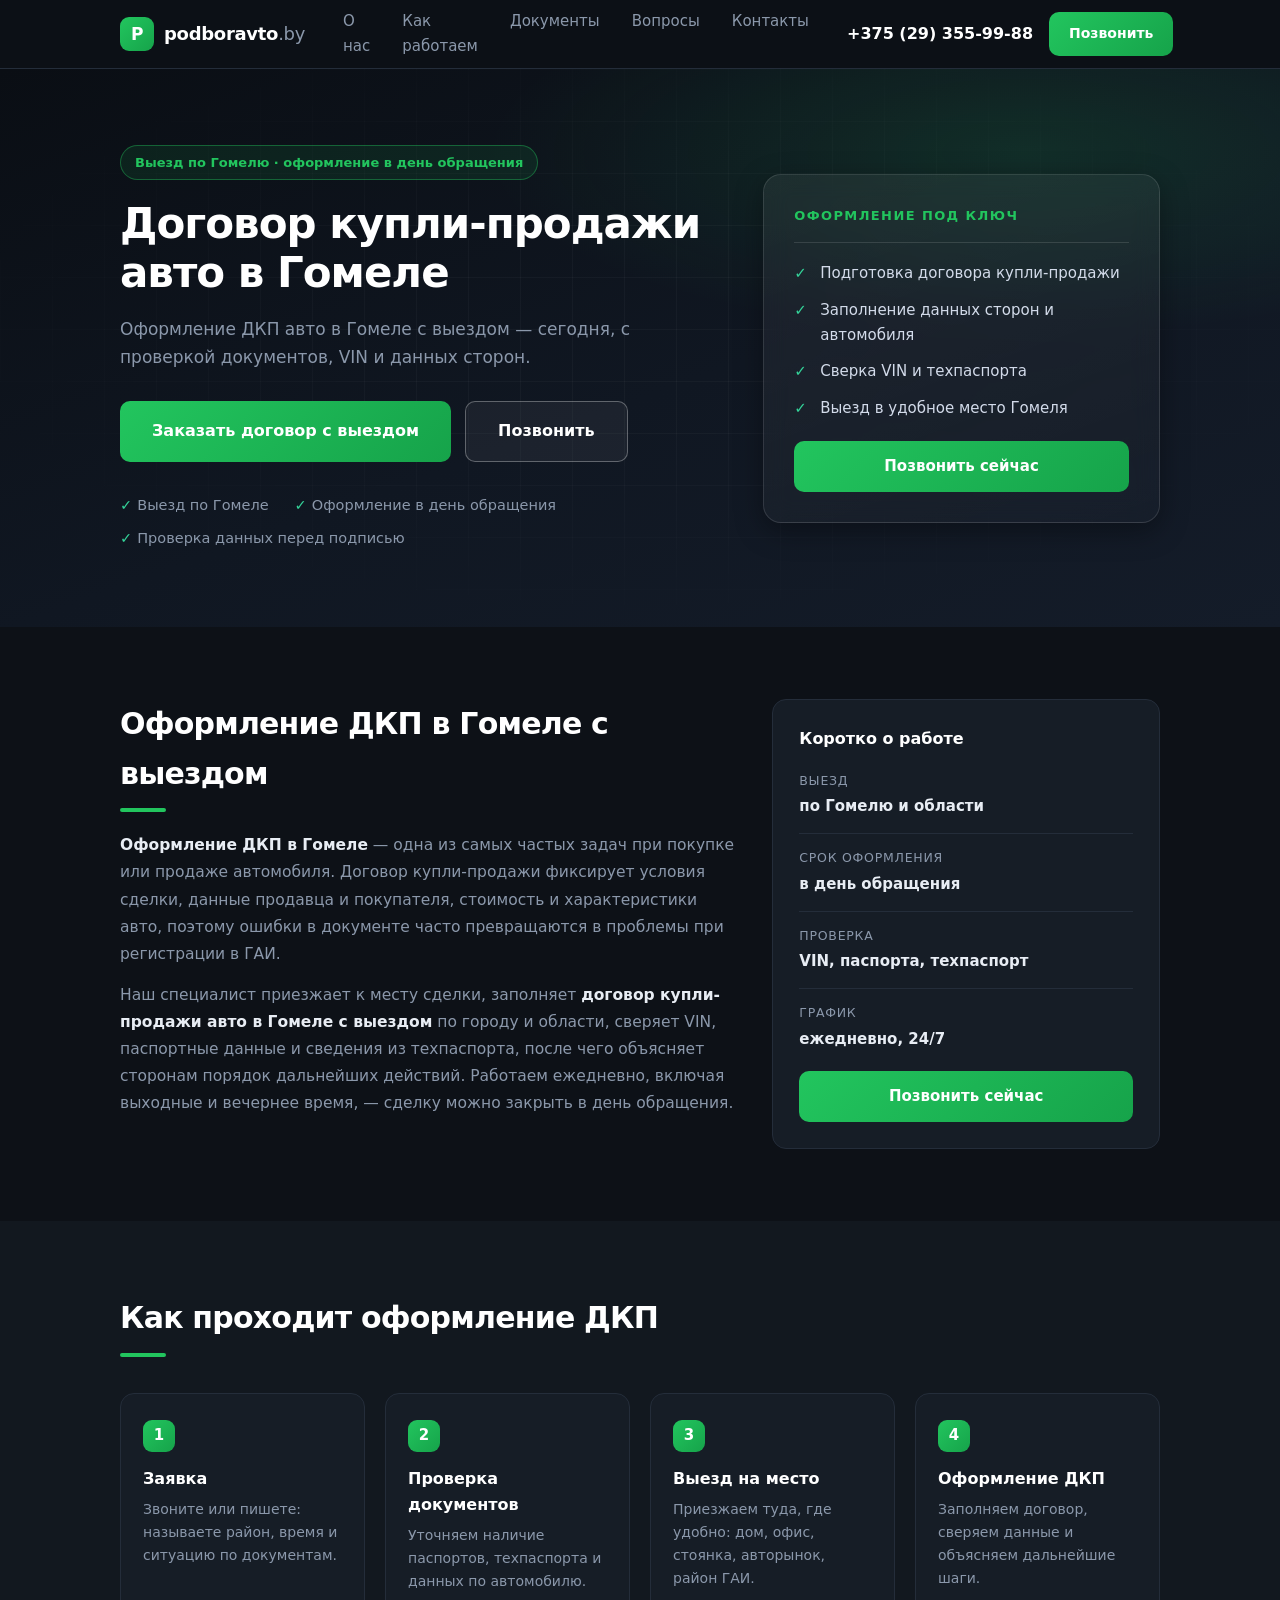
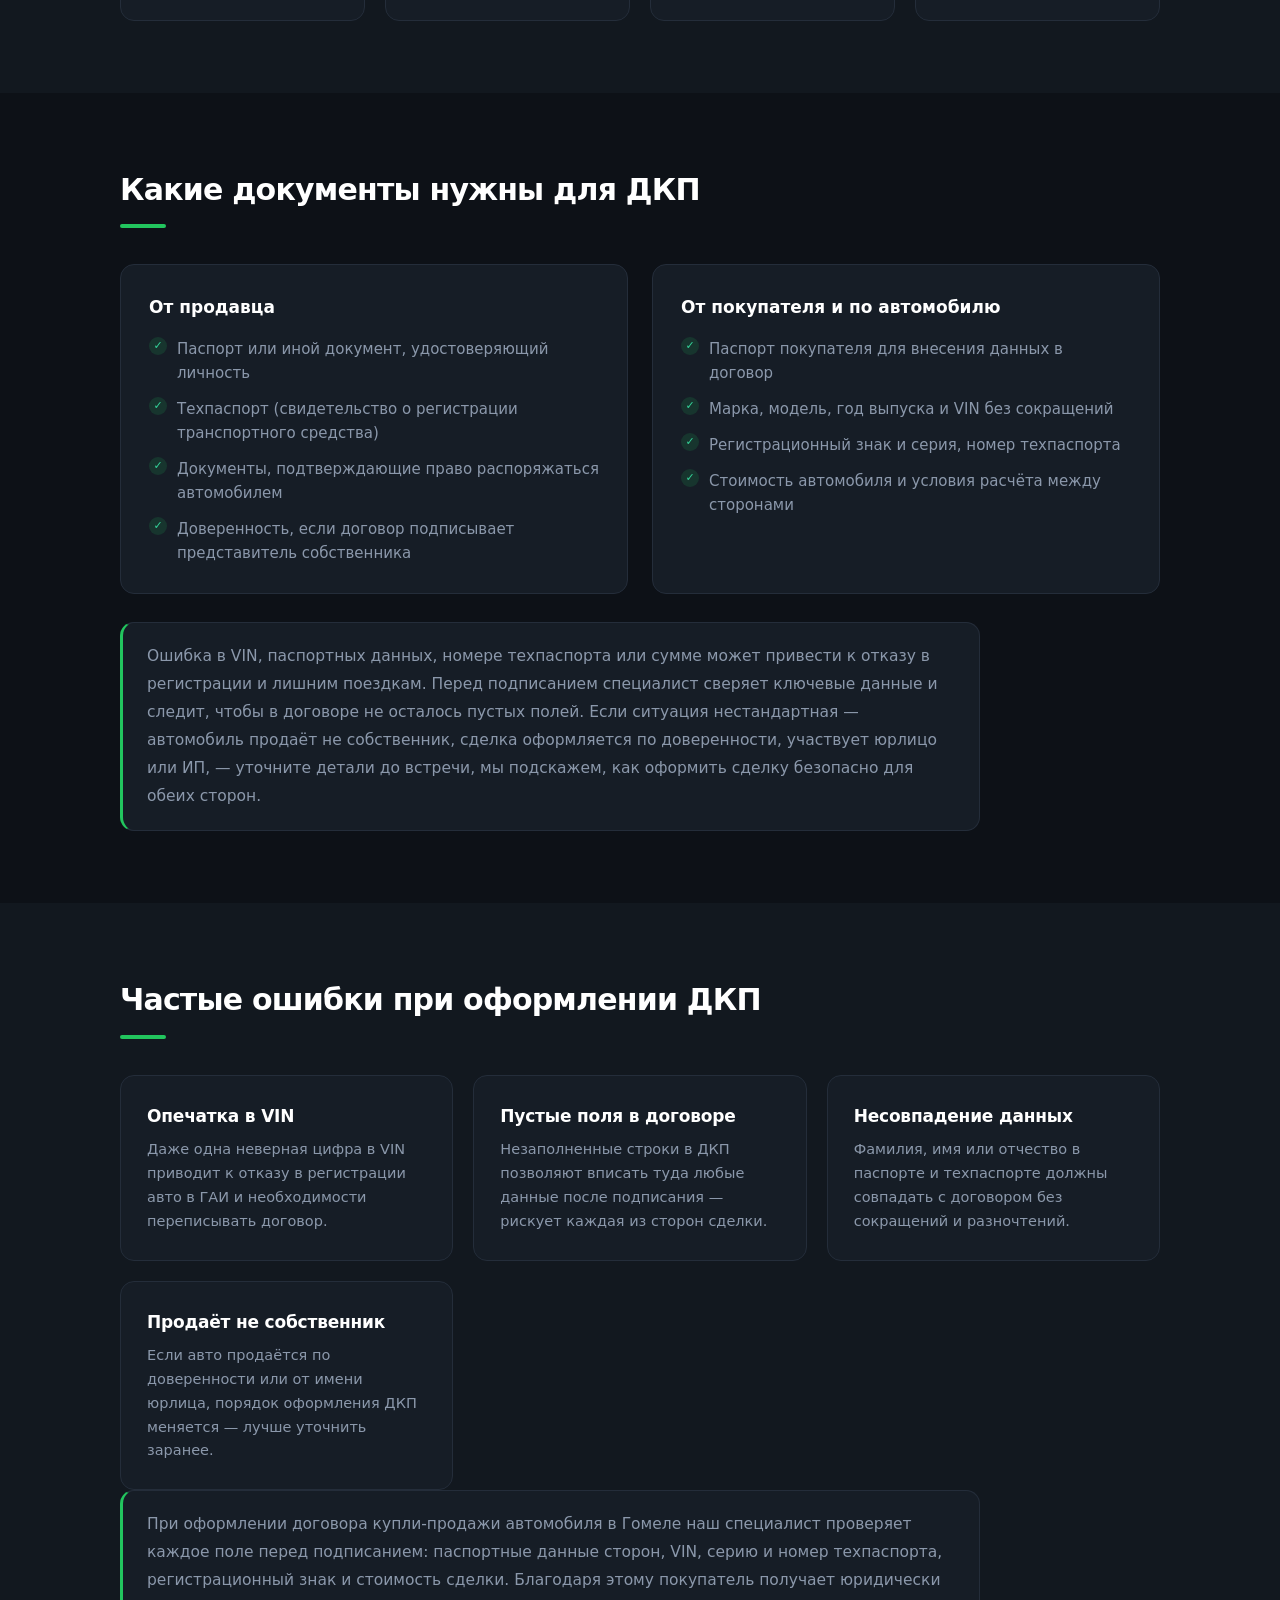
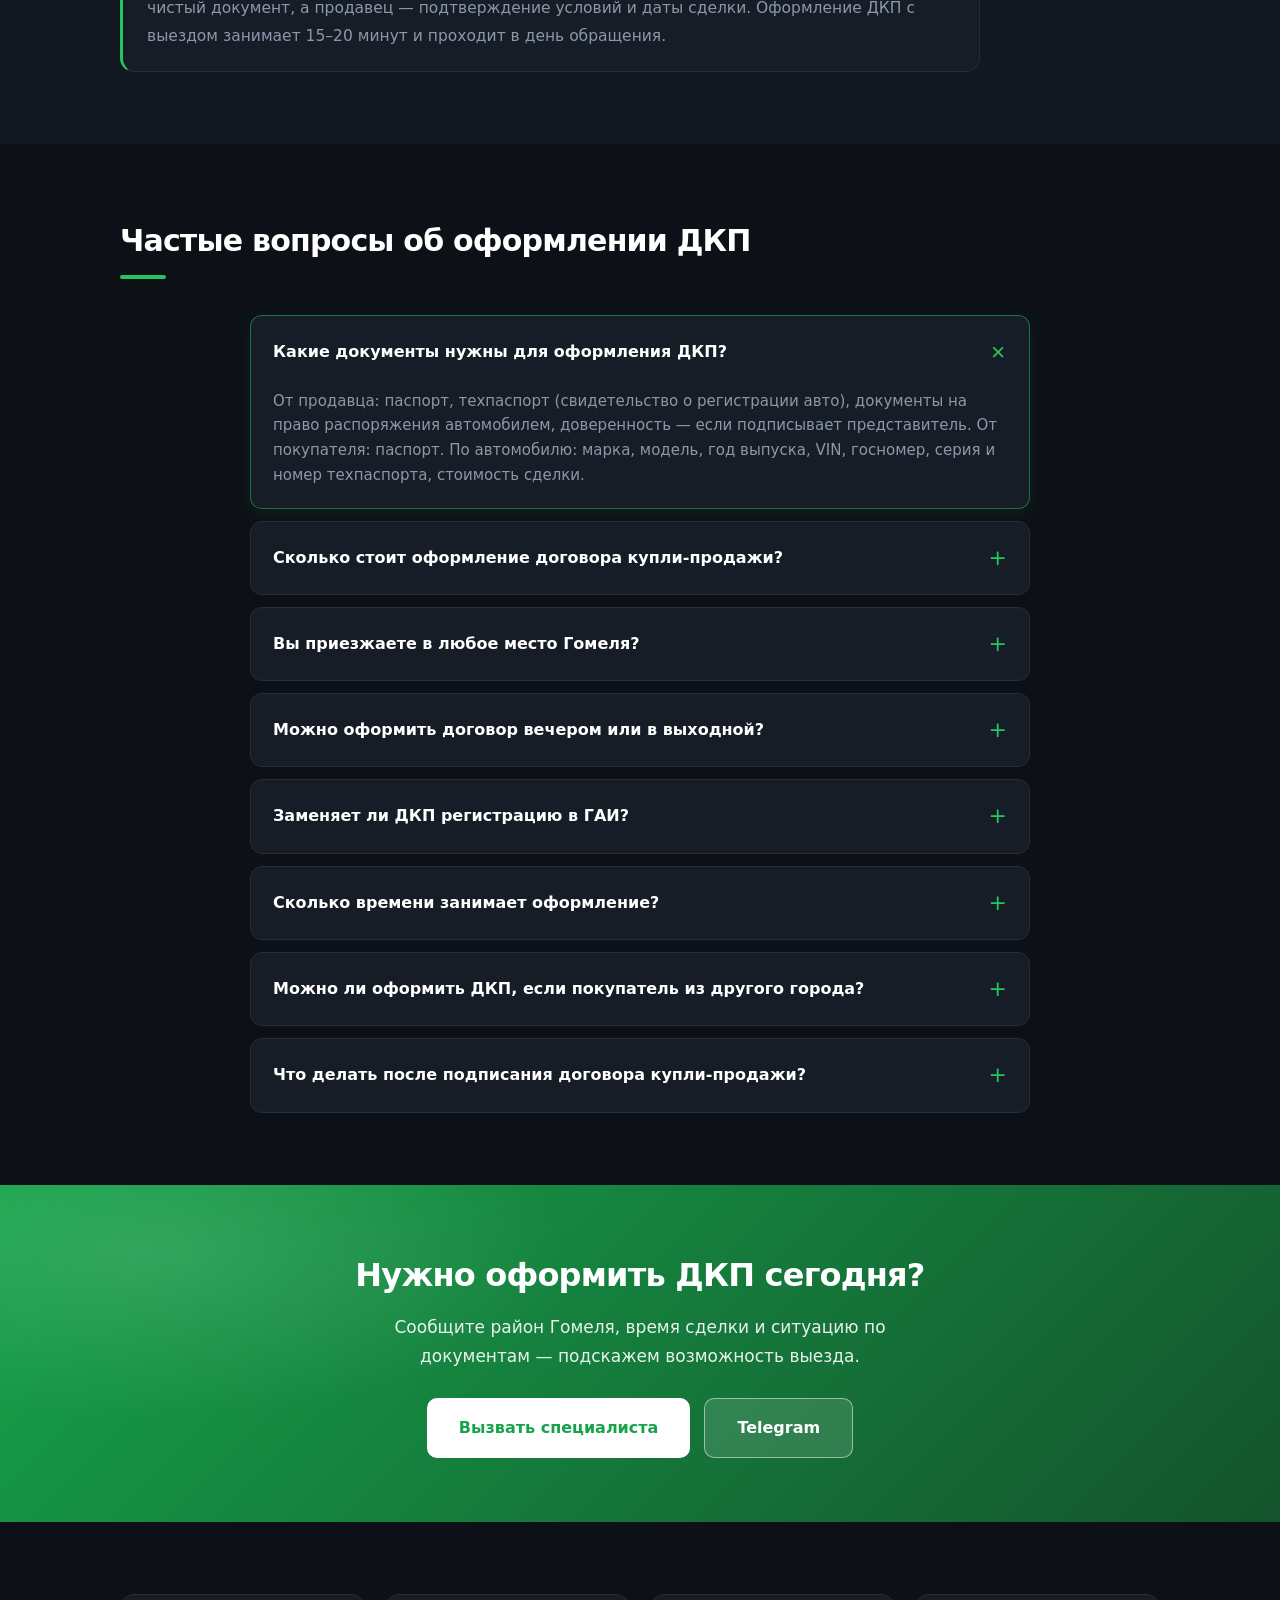
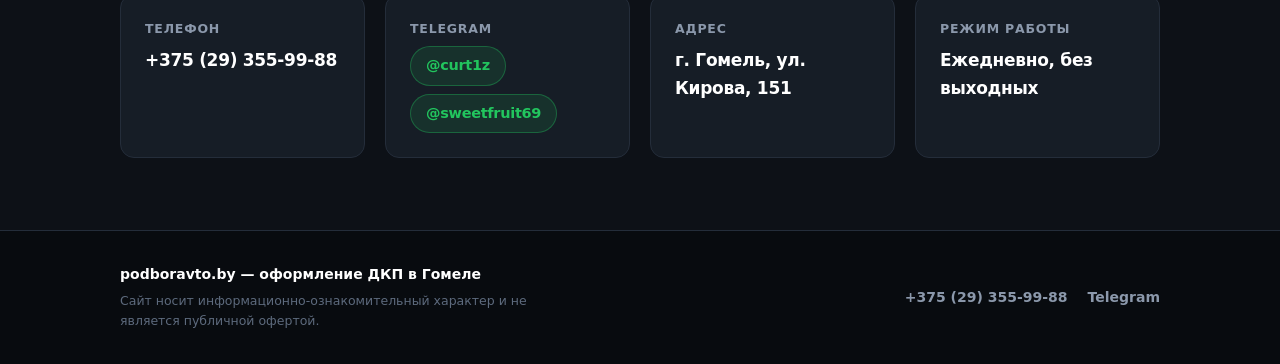
==== index.html @ 66edcfd7 "feat : upgrade first version" ====
<!DOCTYPE html>
<html lang="ru">
<head>
    <meta charset="UTF-8">
    <meta name="viewport" content="width=device-width, initial-scale=1.0">
    <title>Оформление ДКП авто в Гомеле с выездом — договор купли-продажи</title>
    <meta name="description" content="Оформление договора купли-продажи авто в Гомеле с выездом. Проверка документов, VIN и данных сторон. Оформление в день обращения.">
    <meta name="keywords" content="ДКП Гомель, договор купли-продажи авто Гомель, оформить ДКП с выездом, ДКП авто Гомель цена, оформление договора купли-продажи автомобиля Гомель">
    <meta name="robots" content="index, follow">
    <link rel="icon" href="data:image/svg+xml,%3Csvg xmlns='http://www.w3.org/2000/svg' viewBox='0 0 32 32'%3E%3Crect width='32' height='32' rx='7' fill='%2316a34a'/%3E%3Ctext x='16' y='22' font-size='18' font-weight='800' font-family='Arial' fill='%23fff' text-anchor='middle'%3EP%3C/text%3E%3C/svg%3E">
    <link rel="canonical" href="https://podboravto.by/">
    <meta property="og:type" content="website">
    <meta property="og:title" content="Оформление ДКП авто в Гомеле с выездом">
    <meta property="og:description" content="Договор купли-продажи авто в Гомеле: выезд, проверка документов и VIN, оформление в день обращения.">
    <meta property="og:url" content="https://podboravto.by/">
    <meta property="og:locale" content="ru_BY">
    <meta property="og:image" content="https://podboravto.by/img/og.jpg">
    <link rel="stylesheet" href="css/style.css">
    <script type="application/ld+json">
    {
        "@context": "https://schema.org",
        "@type": "LocalBusiness",
        "name": "Podboravto",
        "description": "Оформление договора купли-продажи авто (ДКП) в Гомеле с выездом к клиенту.",
        "url": "https://podboravto.by/",
        "telephone": "+375293559988",
        "address": {
            "@type": "PostalAddress",
            "streetAddress": "ул. Кирова, 151",
            "addressLocality": "Гомель",
            "addressRegion": "Гомельская область",
            "addressCountry": "BY"
        },
        "areaServed": "Гомель",
        "openingHoursSpecification": {
            "@type": "OpeningHoursSpecification",
            "dayOfWeek": ["Monday","Tuesday","Wednesday","Thursday","Friday","Saturday","Sunday"],
            "opens": "00:00",
            "closes": "23:59"
        },
        "priceRange": "$$"
    }
    </script>
    <script type="application/ld+json">
    {
        "@context": "https://schema.org",
        "@type": "FAQPage",
        "mainEntity": [
            {
                "@type": "Question",
                "name": "Какие документы нужны для оформления ДКП?",
                "acceptedAnswer": {
                    "@type": "Answer",
                    "text": "От продавца: паспорт, техпаспорт, документы на право распоряжения авто, доверенность — если подписывает представитель. От покупателя: паспорт. По автомобилю: марка, модель, год выпуска, VIN, госномер, номер техпаспорта и стоимость сделки."
                }
            },
            {
                "@type": "Question",
                "name": "Сколько стоит оформление договора купли-продажи?",
                "acceptedAnswer": {
                    "@type": "Answer",
                    "text": "Стоимость зависит от формата сделки: нужен ли выезд, срочность и сложность ситуации по документам. Итоговую цену согласовываем заранее, до выезда специалиста."
                }
            },
            {
                "@type": "Question",
                "name": "Вы приезжаете в любое место Гомеля?",
                "acceptedAnswer": {
                    "@type": "Answer",
                    "text": "Да, работаем по Гомелю и ближайшему пригороду: к дому, офису, на стоянку, к авторынку, в район ГАИ — туда, где удобно обеим сторонам сделки."
                }
            },
            {
                "@type": "Question",
                "name": "Можно оформить договор вечером или в выходной?",
                "acceptedAnswer": {
                    "@type": "Answer",
                    "text": "Да, помогаем в нестандартное время по предварительной договорённости — просто свяжитесь заранее и уточните район и время."
                }
            },
            {
                "@type": "Question",
                "name": "Заменяет ли ДКП регистрацию в ГАИ?",
                "acceptedAnswer": {
                    "@type": "Answer",
                    "text": "Нет. Мы готовим договор и объясняем порядок действий, а дальнейшая регистрация автомобиля выполняется в установленном порядке в подразделении ГАИ."
                }
            },
            {
                "@type": "Question",
                "name": "Сколько времени занимает оформление ДКП?",
                "acceptedAnswer": {
                    "@type": "Answer",
                    "text": "Заполнение договора занимает 15-20 минут. При выездном оформлении специалист приезжает к согласованной точке Гомеля, заполняет ДКП и сверяет данные с документами — стороны подписывают договор на месте, в день обращения."
                }
            },
            {
                "@type": "Question",
                "name": "Можно ли оформить ДКП, если покупатель из другого города?",
                "acceptedAnswer": {
                    "@type": "Answer",
                    "text": "Да. Мы рекомендуем сначала сверить паспортные данные, VIN и техпаспорт, затем заполнить договор и только после этого передавать деньги и автомобиль. Все экземпляры договора должны быть заполнены одинаково, без пустых полей."
                }
            },
            {
                "@type": "Question",
                "name": "Что делать после подписания договора купли-продажи?",
                "acceptedAnswer": {
                    "@type": "Answer",
                    "text": "Покупатель получает свой экземпляр ДКП и документы для дальнейшего оформления, продавец сохраняет подтверждение условий и даты сделки. После подписания автомобиль нужно зарегистрировать в установленном порядке."
                }
            }
        ]
    }
    </script>
</head>
<body>

    <header class="header">
        <div class="container header-inner">
            <a href="/" class="logo">
                <span class="logo-mark">P</span>
                <span class="logo-text">podboravto<span class="logo-tld">.by</span></span>
            </a>
            <nav aria-label="Главное меню">
                <ul class="nav" id="nav">
                    <li><a href="#about">О нас</a></li>
                    <li><a href="#steps">Как работаем</a></li>
                    <li><a href="#documents">Документы</a></li>
                    <li><a href="#faq">Вопросы</a></li>
                    <li><a href="#contacts">Контакты</a></li>
                </ul>
            </nav>
            <div class="header-contact">
                <a class="header-tel" href="tel:+375293559988">+375 (29) 355-99-88</a>
                <a class="btn btn-sm" href="tel:+375293559988">Позвонить</a>
            </div>
            <button class="burger" id="burger" aria-label="Открыть меню" aria-expanded="false">
                <span></span><span></span><span></span>
            </button>
        </div>
    </header>

    <main>

        <section class="hero">
            <div class="container hero-grid">
                <div class="hero-copy">
                    <p class="hero-tag">Выезд по Гомелю · оформление в день обращения</p>
                    <h1>Договор купли-продажи авто в Гомеле</h1>
                    <p class="hero-lead">
                        Оформление ДКП авто в Гомеле с выездом — сегодня, с проверкой документов,
                        VIN и данных сторон.
                    </p>
                    <div class="hero-actions">
                        <a class="btn btn-lg" href="tel:+375293559988">Заказать договор с выездом</a>
                        <a class="btn btn-lg btn-ghost" href="tel:+375293559988">Позвонить</a>
                    </div>
                    <ul class="hero-points">
                        <li>Выезд по Гомеле</li>
                        <li>Оформление в день обращения</li>
                        <li>Проверка данных перед подписью</li>
                    </ul>
                </div>

                <aside class="hero-card">
                    <h2 class="hero-card-title">Оформление под ключ</h2>
                    <ul class="hero-list">
                        <li>Подготовка договора купли-продажи</li>
                        <li>Заполнение данных сторон и автомобиля</li>
                        <li>Сверка VIN и техпаспорта</li>
                        <li>Выезд в удобное место Гомеля</li>
                    </ul>
                    <a class="btn btn-block" href="tel:+375293559988">Позвонить сейчас</a>
                </aside>
            </div>
        </section>

        <section class="section" id="about">
            <div class="container">
                <div class="about-grid">
                    <div class="about-text">
                        <h2 class="section-title">Оформление ДКП в Гомеле с выездом</h2>
                        <p>
                            <strong>Оформление ДКП в Гомеле</strong> — одна из самых частых задач при покупке
                            или продаже автомобиля. Договор купли-продажи фиксирует условия сделки, данные
                            продавца и покупателя, стоимость и характеристики авто, поэтому ошибки в документе
                            часто превращаются в проблемы при регистрации в ГАИ.
                        </p>
                        <p>
                            Наш специалист приезжает к месту сделки, заполняет <strong>договор купли-продажи
                            авто в Гомеле с выездом</strong> по городу и области, сверяет VIN, паспортные
                            данные и сведения из техпаспорта, после чего объясняет сторонам порядок
                            дальнейших действий. Работаем ежедневно, включая выходные и вечернее время, —
                            сделку можно закрыть в день обращения.
                        </p>
                    </div>
                    <aside class="facts-card">
                        <h3>Коротко о работе</h3>
                        <ul class="facts-list">
                            <li><span>Выезд</span><strong>по Гомелю и области</strong></li>
                            <li><span>Срок оформления</span><strong>в день обращения</strong></li>
                            <li><span>Проверка</span><strong>VIN, паспорта, техпаспорт</strong></li>
                            <li><span>График</span><strong>ежедневно, 24/7</strong></li>
                        </ul>
                        <a class="btn btn-block" href="tel:+375293559988">Позвонить сейчас</a>
                    </aside>
                </div>
            </div>
        </section>

        <section class="section section-alt" id="steps">
            <div class="container">
                <h2 class="section-title">Как проходит оформление ДКП</h2>
                <ol class="steps">
                    <li class="step">
                        <span class="step-num">1</span>
                        <h3>Заявка</h3>
                        <p>Звоните или пишете: называете район, время и ситуацию по документам.</p>
                    </li>
                    <li class="step">
                        <span class="step-num">2</span>
                        <h3>Проверка документов</h3>
                        <p>Уточняем наличие паспортов, техпаспорта и данных по автомобилю.</p>
                    </li>
                    <li class="step">
                        <span class="step-num">3</span>
                        <h3>Выезд на место</h3>
                        <p>Приезжаем туда, где удобно: дом, офис, стоянка, авторынок, район ГАИ.</p>
                    </li>
                    <li class="step">
                        <span class="step-num">4</span>
                        <h3>Оформление ДКП</h3>
                        <p>Заполняем договор, сверяем данные и объясняем дальнейшие шаги.</p>
                    </li>
                </ol>
            </div>
        </section>

        <section class="section" id="documents">
            <div class="container">
                <h2 class="section-title">Какие документы нужны для ДКП</h2>
                <div class="text-cols">
                    <div class="text-col">
                        <h3>От продавца</h3>
                        <ul class="check-list">
                            <li>Паспорт или иной документ, удостоверяющий личность</li>
                            <li>Техпаспорт (свидетельство о регистрации транспортного средства)</li>
                            <li>Документы, подтверждающие право распоряжаться автомобилем</li>
                            <li>Доверенность, если договор подписывает представитель собственника</li>
                        </ul>
                    </div>
                    <div class="text-col">
                        <h3>От покупателя и по автомобилю</h3>
                        <ul class="check-list">
                            <li>Паспорт покупателя для внесения данных в договор</li>
                            <li>Марка, модель, год выпуска и VIN без сокращений</li>
                            <li>Регистрационный знак и серия, номер техпаспорта</li>
                            <li>Стоимость автомобиля и условия расчёта между сторонами</li>
                        </ul>
                    </div>
                </div>
                <p class="text-after">
                    Ошибка в VIN, паспортных данных, номере техпаспорта или сумме может привести к отказу
                    в регистрации и лишним поездкам. Перед подписанием специалист сверяет ключевые данные
                    и следит, чтобы в договоре не осталось пустых полей. Если ситуация нестандартная —
                    автомобиль продаёт не собственник, сделка оформляется по доверенности, участвует
                    юрлицо или ИП, — уточните детали до встречи, мы подскажем, как оформить сделку
                    безопасно для обеих сторон.
                </p>
            </div>
        </section>

        <section class="section section-alt" id="errors">
            <div class="container">
                <h2 class="section-title">Частые ошибки при оформлении ДКП</h2>
                <div class="cards">
                    <article class="card">
                        <h3>Опечатка в VIN</h3>
                        <p>Даже одна неверная цифра в VIN приводит к отказу в регистрации авто в ГАИ и необходимости переписывать договор.</p>
                    </article>
                    <article class="card">
                        <h3>Пустые поля в договоре</h3>
                        <p>Незаполненные строки в ДКП позволяют вписать туда любые данные после подписания — рискует каждая из сторон сделки.</p>
                    </article>
                    <article class="card">
                        <h3>Несовпадение данных</h3>
                        <p>Фамилия, имя или отчество в паспорте и техпаспорте должны совпадать с договором без сокращений и разночтений.</p>
                    </article>
                    <article class="card">
                        <h3>Продаёт не собственник</h3>
                        <p>Если авто продаётся по доверенности или от имени юрлица, порядок оформления ДКП меняется — лучше уточнить заранее.</p>
                    </article>
                </div>
                <p class="text-after">
                    При оформлении договора купли-продажи автомобиля в Гомеле наш специалист проверяет
                    каждое поле перед подписанием: паспортные данные сторон, VIN, серию и номер
                    техпаспорта, регистрационный знак и стоимость сделки. Благодаря этому покупатель
                    получает юридически чистый документ, а продавец — подтверждение условий и даты
                    сделки. Оформление ДКП с выездом занимает 15–20 минут и проходит в день обращения.
                </p>
            </div>
        </section>

        <section class="section" id="faq">
            <div class="container">
                <h2 class="section-title">Частые вопросы об оформлении ДКП</h2>
                <div class="faq">
                    <details class="faq-item" open>
                        <summary>Какие документы нужны для оформления ДКП?</summary>
                        <div class="faq-body">
                            От продавца: паспорт, техпаспорт (свидетельство о регистрации авто), документы на право
                            распоряжения автомобилем, доверенность — если подписывает представитель. От покупателя: паспорт.
                            По автомобилю: марка, модель, год выпуска, VIN, госномер, серия и номер техпаспорта, стоимость сделки.
                        </div>
                    </details>
                    <details class="faq-item">
                        <summary>Сколько стоит оформление договора купли-продажи?</summary>
                        <div class="faq-body">
                            Стоимость зависит от формата сделки: нужен ли выезд, насколько срочно нужно оформить договор
                            и есть ли дополнительные вопросы по документам. Итоговую цену согласовываем заранее, до выезда
                            специалиста — позвоните, и мы назовём стоимость для вашей ситуации.
                        </div>
                    </details>
                    <details class="faq-item">
                        <summary>Вы приезжаете в любое место Гомеля?</summary>
                        <div class="faq-body">
                            Да, работаем по Гомелю и ближайшему пригороду: к дому или подъезду, к офису, на стоянку,
                            к авторынку, возле ГАИ, к торговому центру — там, где удобно обеим сторонам сделки.
                        </div>
                    </details>
                    <details class="faq-item">
                        <summary>Можно оформить договор вечером или в выходной?</summary>
                        <div class="faq-body">
                            Да, помогаем в нестандартное время по предварительной договорённости. Сделки часто проходят
                            вечером, в выходной или возле ГАИ — просто свяжитесь заранее и уточните район и время.
                        </div>
                    </details>
                    <details class="faq-item">
                        <summary>Заменяет ли ДКП регистрацию в ГАИ?</summary>
                        <div class="faq-body">
                            Нет. Мы готовим договор и объясняем порядок действий, но дальнейшая регистрация автомобиля
                            выполняется в установленном порядке в подразделении ГАИ. Для отдельных ситуаций может
                            потребоваться нотариальное удостоверение.
                        </div>
                    </details>
                    <details class="faq-item">
                        <summary>Сколько времени занимает оформление?</summary>
                        <div class="faq-body">
                            Само заполнение договора занимает 15–20 минут. При выездном оформлении специалист
                            приезжает к согласованной точке Гомеля, заполняет ДКП, сверяет данные с документами —
                            и стороны подписывают договор сразу на месте. Оформление происходит в день обращения.
                        </div>
                    </details>
                    <details class="faq-item">
                        <summary>Можно ли оформить ДКП, если покупатель из другого города?</summary>
                        <div class="faq-body">
                            Да. Часто покупатель приезжает в Гомель и хочет закрыть сделку сразу. Мы рекомендуем
                            не спешить: сначала сверить паспортные данные, VIN и техпаспорт, затем заполнить
                            договор и только после этого передавать деньги и автомобиль. Все экземпляры договора
                            должны быть заполнены одинаково, без пустых полей.
                        </div>
                    </details>
                    <details class="faq-item">
                        <summary>Что делать после подписания договора купли-продажи?</summary>
                        <div class="faq-body">
                            Покупатель получает свой экземпляр ДКП и документы для дальнейшего оформления,
                            продавец сохраняет подтверждение условий и даты сделки. После подписания автомобиль
                            нужно зарегистрировать в установленном порядке — мы объясняем порядок действий
                            и подсказываем, какие документы понадобятся для ГАИ.
                        </div>
                    </details>
                </div>
            </div>
        </section>

        <section class="cta">
            <div class="container cta-inner">
                <h2>Нужно оформить ДКП сегодня?</h2>
                <p>Сообщите район Гомеля, время сделки и ситуацию по документам — подскажем возможность выезда.</p>
                <div class="cta-actions">
                    <a class="btn btn-lg" href="tel:+375293559988">Вызвать специалиста</a>
                    <a class="btn btn-lg btn-ghost" href="https://t.me/curt1z" target="_blank" rel="noopener">Telegram</a>
                </div>
            </div>
        </section>

        <section class="section" id="contacts">
            <div class="container contacts">
                <div class="contact">
                    <span class="contact-label">Телефон</span>
                    <a href="tel:+375293559988">+375 (29) 355-99-88</a>
                </div>
                <div class="contact">
                    <span class="contact-label">Telegram</span>
                    <div class="contact-tg">
                        <a href="https://t.me/curt1z" target="_blank" rel="noopener">@curt1z</a>
                        <a href="https://t.me/sweetfruit69" target="_blank" rel="noopener">@sweetfruit69</a>
                    </div>
                </div>
                <div class="contact">
                    <span class="contact-label">Адрес</span>
                    <span class="contact-value">г. Гомель, ул. Кирова, 151</span>
                </div>
                <div class="contact">
                    <span class="contact-label">Режим работы</span>
                    <span class="contact-value">Ежедневно, без выходных</span>
                </div>
            </div>
        </section>

    </main>

    <footer class="footer">
        <div class="container footer-inner">
            <div>
                <div class="footer-brand">podboravto.by — оформление ДКП в Гомеле</div>
                <p class="footer-note">Сайт носит информационно-ознакомительный характер и не является публичной офертой.</p>
            </div>
            <div class="footer-links">
                <a href="tel:+375293559988">+375 (29) 355-99-88</a>
                <a href="https://t.me/curt1z" target="_blank" rel="noopener">Telegram</a>
            </div>
        </div>
    </footer>

    <a class="float-tel" href="tel:+375293559988" aria-label="Позвонить">☎</a>

    <script src="js/main.js"></script>
</body>
</html>
---- css/style.css ----
/* podboravto.by — landing
   Dark theme · amber accent
   ------------------------------------------------- */

:root {
    --accent: #22c55e;
    --accent-600: #16a34a;
    --bg: #0d1117;
    --bg-2: #12181f;
    --panel: #161d26;
    --panel-2: #1a222d;
    --line: #242d3a;
    --text: #e8edf4;
    --muted: #8b98ab;
    --green: #34d399;
    --radius: 14px;
    --shadow: 0 8px 28px rgba(0, 0, 0, .35);
    --wrap: 1080px;
}

* { margin: 0; padding: 0; box-sizing: border-box; }

html { scroll-behavior: smooth; }

body {
    font: 16px/1.65 "Segoe UI", system-ui, -apple-system, Roboto, Arial, sans-serif;
    color: var(--text);
    background: var(--bg);
    -webkit-font-smoothing: antialiased;
}

a { color: inherit; }

img { max-width: 100%; }

.container {
    max-width: var(--wrap);
    margin: 0 auto;
    padding: 0 20px;
}

/* ---------- buttons ---------- */

.btn {
    display: inline-flex;
    align-items: center;
    justify-content: center;
    padding: 13px 26px;
    background: linear-gradient(135deg, var(--accent), var(--accent-600));
    color: #fff;
    border: none;
    border-radius: 10px;
    font-size: 15px;
    font-weight: 700;
    text-decoration: none;
    cursor: pointer;
    transition: transform .2s, box-shadow .2s, filter .2s;
}

.btn:hover {
    transform: translateY(-2px);
    filter: brightness(1.08);
    box-shadow: 0 10px 26px rgba(34, 197, 94, .3);
}

.btn-lg { padding: 16px 32px; font-size: 16px; }
.btn-sm { padding: 10px 20px; font-size: 14px; }
.btn-block { width: 100%; margin-top: 20px; }

.btn-ghost {
    background: transparent;
    color: var(--text);
    border: 1px solid var(--line);
}

.btn-ghost:hover {
    background: var(--panel);
    box-shadow: none;
    border-color: #34404f;
}

/* ---------- header ---------- */

.header {
    position: sticky;
    top: 0;
    z-index: 50;
    background: rgba(13, 17, 23, .9);
    backdrop-filter: blur(10px);
    border-bottom: 1px solid var(--line);
}

.header-inner {
    display: flex;
    align-items: center;
    gap: 24px;
    height: 68px;
}

.logo {
    display: flex;
    align-items: center;
    gap: 10px;
    text-decoration: none;
    font-weight: 700;
    font-size: 18px;
    letter-spacing: -.3px;
    color: #fff;
}

.logo-mark {
    width: 34px;
    height: 34px;
    display: grid;
    place-items: center;
    background: linear-gradient(135deg, var(--accent), var(--accent-600));
    color: #fff;
    border-radius: 9px;
    font-size: 17px;
    font-weight: 800;
}

.logo-tld { color: var(--muted); font-weight: 500; }

.nav {
    display: flex;
    gap: 4px;
    list-style: none;
    margin-left: auto;
}

.nav a {
    display: block;
    padding: 8px 14px;
    border-radius: 8px;
    text-decoration: none;
    font-size: 15px;
    font-weight: 500;
    color: var(--muted);
    transition: color .2s, background .2s;
}

.nav a:hover {
    color: var(--accent);
    background: rgba(34, 197, 94, .1);
}

.header-contact {
    display: flex;
    align-items: center;
    gap: 16px;
}

.header-tel {
    font-weight: 700;
    font-size: 16px;
    text-decoration: none;
    white-space: nowrap;
    color: #fff;
}

.header-tel:hover { color: var(--accent); }

.burger {
    display: none;
    flex-direction: column;
    gap: 5px;
    padding: 8px;
    background: none;
    border: 0;
    cursor: pointer;
}

.burger span {
    width: 22px;
    height: 2px;
    background: var(--text);
    border-radius: 2px;
}

/* ---------- hero ---------- */

.hero {
    position: relative;
    background:
        radial-gradient(ellipse 70% 55% at 80% 15%, rgba(34, 197, 94, .14) 0%, transparent 60%),
        linear-gradient(160deg, #0a0e14 0%, #101722 55%, #141c29 100%);
    color: #fff;
    padding: 76px 0;
    overflow: hidden;
}

.hero::after {
    content: "";
    position: absolute;
    inset: 0;
    background-image:
        linear-gradient(rgba(255, 255, 255, .03) 1px, transparent 1px),
        linear-gradient(90deg, rgba(255, 255, 255, .03) 1px, transparent 1px);
    background-size: 52px 52px;
    mask-image: radial-gradient(ellipse 75% 75% at 50% 45%, #000 25%, transparent 78%);
    -webkit-mask-image: radial-gradient(ellipse 75% 75% at 50% 45%, #000 25%, transparent 78%);
    pointer-events: none;
}

.hero-grid {
    display: grid;
    grid-template-columns: 1.2fr .8fr;
    gap: 48px;
    align-items: center;
    position: relative;
    z-index: 1;
}

.hero-tag {
    display: inline-block;
    font-size: 13px;
    font-weight: 600;
    color: var(--accent);
    border: 1px solid rgba(34, 197, 94, .4);
    background: rgba(34, 197, 94, .1);
    padding: 6px 14px;
    border-radius: 100px;
    margin-bottom: 20px;
}

.hero h1 {
    font-size: 42px;
    line-height: 1.15;
    font-weight: 800;
    letter-spacing: -1px;
    margin-bottom: 18px;
}

.hero-lead {
    font-size: 17px;
    color: var(--muted);
    max-width: 540px;
    margin-bottom: 30px;
}

.hero-actions {
    display: flex;
    gap: 14px;
    flex-wrap: wrap;
    margin-bottom: 32px;
}

.hero .btn-ghost {
    color: #fff;
    border-color: rgba(255, 255, 255, .3);
    background: rgba(255, 255, 255, .05);
}

.hero .btn-ghost:hover {
    background: rgba(255, 255, 255, .12);
    box-shadow: none;
}

.hero-points {
    display: flex;
    flex-wrap: wrap;
    gap: 10px 26px;
    list-style: none;
    font-size: 14.5px;
    color: var(--muted);
}

.hero-points li::before {
    content: "✓ ";
    color: var(--green);
    font-weight: 700;
}

.hero-card {
    background: linear-gradient(160deg, rgba(255, 255, 255, .06), rgba(255, 255, 255, .02));
    border: 1px solid rgba(255, 255, 255, .12);
    border-radius: 18px;
    padding: 30px;
    backdrop-filter: blur(12px);
    box-shadow: var(--shadow);
}

.hero-card-title {
    font-size: 13px;
    font-weight: 700;
    text-transform: uppercase;
    letter-spacing: 1.4px;
    color: var(--accent);
    margin-bottom: 18px;
    padding-bottom: 16px;
    border-bottom: 1px solid rgba(255, 255, 255, .12);
}

.hero-list {
    list-style: none;
    display: grid;
    gap: 12px;
}

.hero-list li {
    font-size: 15px;
    color: #d3dbea;
    padding-left: 26px;
    position: relative;
}

.hero-list li::before {
    content: "✓";
    position: absolute;
    left: 0;
    color: var(--green);
    font-weight: 700;
}

/* ---------- sections ---------- */

.section { padding: 72px 0; }
.section-alt { background: var(--bg-2); }

.section-title {
    font-size: 30px;
    font-weight: 800;
    letter-spacing: -.8px;
    margin-bottom: 36px;
    color: #fff;
    position: relative;
    padding-bottom: 14px;
}

.section-title::after {
    content: "";
    position: absolute;
    left: 0;
    bottom: 0;
    width: 46px;
    height: 4px;
    border-radius: 2px;
    background: var(--accent);
}

.section-alt .section-title { color: #fff; }

/* ---------- services ---------- */

.cards {
    display: grid;
    grid-template-columns: repeat(3, 1fr);
    gap: 20px;
}

.card {
    background: var(--panel);
    border: 1px solid var(--line);
    border-radius: var(--radius);
    padding: 26px;
    transition: transform .2s, box-shadow .2s, border-color .2s;
}

.card:hover {
    transform: translateY(-3px);
    box-shadow: var(--shadow);
    border-color: rgba(34, 197, 94, .45);
}

.card h3 {
    font-size: 17px;
    font-weight: 700;
    margin-bottom: 8px;
    letter-spacing: -.2px;
    color: #fff;
}

.card p {
    font-size: 14.5px;
    color: var(--muted);
}

/* ---------- steps ---------- */

.steps {
    display: grid;
    grid-template-columns: repeat(4, 1fr);
    gap: 20px;
    list-style: none;
}

.step {
    background: var(--panel);
    border: 1px solid var(--line);
    border-radius: var(--radius);
    padding: 26px 22px;
    transition: border-color .2s, transform .2s;
}

.step:hover {
    border-color: rgba(34, 197, 94, .45);
    transform: translateY(-3px);
}

.step-num {
    display: inline-grid;
    place-items: center;
    width: 32px;
    height: 32px;
    background: linear-gradient(135deg, var(--accent), var(--accent-600));
    color: #fff;
    border-radius: 9px;
    font-weight: 800;
    font-size: 15px;
    margin-bottom: 14px;
}

.step h3 {
    font-size: 16px;
    font-weight: 700;
    margin-bottom: 6px;
    color: #fff;
}

.step p {
    font-size: 14px;
    color: var(--muted);
}

/* ---------- faq ---------- */

.faq {
    max-width: 780px;
    margin: 0 auto;
    display: grid;
    gap: 12px;
}

.faq-item {
    background: var(--panel);
    border: 1px solid var(--line);
    border-radius: 12px;
    overflow: hidden;
    transition: border-color .2s;
}

.faq-item:hover { border-color: #34404f; }

.faq-item[open] {
    border-color: rgba(34, 197, 94, .5);
    box-shadow: 0 6px 20px rgba(34, 197, 94, .08);
}

.faq-item summary {
    padding: 18px 22px;
    font-size: 16px;
    font-weight: 600;
    cursor: pointer;
    list-style: none;
    display: flex;
    justify-content: space-between;
    align-items: center;
    gap: 16px;
    color: #fff;
}

.faq-item summary::-webkit-details-marker { display: none; }

.faq-item summary::after {
    content: "+";
    font-size: 22px;
    font-weight: 400;
    color: var(--accent);
    flex-shrink: 0;
    transition: transform .2s;
}

.faq-item[open] summary::after { transform: rotate(45deg); }

.faq-body {
    padding: 0 22px 20px;
    font-size: 15px;
    color: var(--muted);
}

/* ---------- cta ---------- */

.cta {
    background:
        radial-gradient(ellipse 60% 90% at 12% 20%, rgba(255, 255, 255, .12) 0%, transparent 55%),
        linear-gradient(135deg, var(--accent-600), #14532d);
    color: #fff;
    padding: 64px 0;
    text-align: center;
}

.cta h2 {
    font-size: 32px;
    font-weight: 800;
    letter-spacing: -.8px;
    margin-bottom: 12px;
}

.cta p {
    font-size: 17px;
    opacity: .9;
    max-width: 560px;
    margin: 0 auto 28px;
    font-weight: 500;
}

.cta-actions {
    display: flex;
    gap: 14px;
    justify-content: center;
    flex-wrap: wrap;
}

.cta .btn {
    background: #fff;
    color: var(--accent-600);
}

.cta .btn:hover {
    background: #f0fdf4;
    box-shadow: 0 10px 24px rgba(0, 0, 0, .25);
}

.cta .btn-ghost {
    background: rgba(255, 255, 255, .12);
    color: #fff;
    border-color: rgba(255, 255, 255, .5);
}

.cta .btn-ghost:hover {
    background: rgba(255, 255, 255, .22);
    box-shadow: none;
}

/* ---------- contacts ---------- */

.contacts {
    display: grid;
    grid-template-columns: repeat(4, 1fr);
    gap: 20px;
}

.contact {
    background: var(--panel);
    border: 1px solid var(--line);
    border-radius: var(--radius);
    padding: 24px;
    transition: border-color .2s, transform .2s;
}

.contact:hover {
    border-color: rgba(34, 197, 94, .45);
    transform: translateY(-3px);
}

.contact-label {
    display: block;
    font-size: 12.5px;
    font-weight: 600;
    text-transform: uppercase;
    letter-spacing: .8px;
    color: var(--muted);
    margin-bottom: 6px;
}

.contact a, .contact-value {
    font-size: 17px;
    font-weight: 700;
    text-decoration: none;
    letter-spacing: -.3px;
    color: #fff;
}

.contact a:hover { color: var(--accent); }

.contact-tg {
    display: flex;
    gap: 8px;
    flex-wrap: wrap;
}

.contact-tg a {
    font-size: 14.5px;
    padding: 7px 15px;
    border-radius: 100px;
    background: rgba(34, 197, 94, .12);
    border: 1px solid rgba(34, 197, 94, .35);
    color: var(--accent);
    transition: all .2s;
}

.contact-tg a:hover {
    background: var(--accent);
    color: #06281a;
    border-color: var(--accent);
}

/* ---------- footer ---------- */

.footer {
    background: #080b0f;
    color: var(--muted);
    padding: 32px 0;
    font-size: 14px;
    border-top: 1px solid var(--line);
}

.footer-inner {
    display: flex;
    justify-content: space-between;
    align-items: center;
    gap: 20px;
    flex-wrap: wrap;
}

.footer-brand { color: #fff; font-weight: 600; margin-bottom: 4px; }

.footer-note { font-size: 12.5px; color: #5d6a7d; max-width: 460px; }

.footer-links {
    display: flex;
    gap: 20px;
}

.footer-links a {
    color: var(--muted);
    text-decoration: none;
    font-weight: 600;
}

.footer-links a:hover { color: var(--accent); }

/* ---------- floating call ---------- */

.float-tel {
    display: none;
    position: fixed;
    right: 20px;
    bottom: 20px;
    z-index: 60;
    width: 58px;
    height: 58px;
    place-items: center;
    background: linear-gradient(135deg, var(--accent), var(--accent-600));
    color: #fff;
    font-size: 26px;
    border-radius: 50%;
    text-decoration: none;
    box-shadow: 0 8px 24px rgba(34, 197, 94, .45);
}

/* ---------- about / text blocks (SEO) ---------- */

.eyebrow {
    display: inline-block;
    font-size: 12px;
    font-weight: 700;
    letter-spacing: .12em;
    text-transform: uppercase;
    color: var(--green);
    margin-bottom: 12px;
}

.about-grid {
    display: grid;
    grid-template-columns: 1.6fr 1fr;
    gap: 32px;
    align-items: stretch;
}

.about-text .section-title {
    margin-bottom: 20px;
}

.about-text p {
    font-size: 15.5px;
    line-height: 1.75;
    color: var(--muted);
    margin-bottom: 14px;
}

.about-text p:last-child {
    margin-bottom: 0;
}

.about-text strong {
    color: var(--text);
    font-weight: 700;
}

.facts-card {
    background: var(--panel);
    border: 1px solid var(--line);
    border-radius: var(--radius);
    padding: 26px;
    align-self: start;
}

.facts-card h3 {
    font-size: 16px;
    font-weight: 700;
    color: #fff;
    margin-bottom: 18px;
}

.facts-list {
    list-style: none;
    display: grid;
    gap: 14px;
}

.facts-list li {
    display: flex;
    flex-direction: column;
    gap: 3px;
    padding-bottom: 14px;
    border-bottom: 1px solid var(--line);
}

.facts-list li:last-child {
    border-bottom: none;
    padding-bottom: 0;
}

.facts-list span {
    font-size: 12.5px;
    text-transform: uppercase;
    letter-spacing: .06em;
    color: var(--muted);
}

.facts-list strong {
    font-size: 15px;
    font-weight: 700;
    color: var(--text);
}

.text-cols {
    display: grid;
    grid-template-columns: 1fr 1fr;
    gap: 24px;
    margin-bottom: 28px;
}

.text-col {
    background: var(--panel);
    border: 1px solid var(--line);
    border-radius: var(--radius);
    padding: 28px;
}

.text-col h3 {
    font-size: 17px;
    font-weight: 700;
    color: #fff;
    margin-bottom: 16px;
}

.check-list {
    list-style: none;
    display: grid;
    gap: 12px;
}

.check-list li {
    font-size: 15px;
    color: var(--muted);
    padding-left: 28px;
    position: relative;
    line-height: 1.6;
}

.check-list li::before {
    content: "✓";
    position: absolute;
    left: 0;
    top: 0;
    width: 18px;
    height: 18px;
    background: rgba(34, 197, 94, .15);
    color: var(--green);
    border-radius: 50%;
    font-size: 11px;
    font-weight: 800;
    display: grid;
    place-items: center;
}

.text-after {
    max-width: 860px;
    font-size: 15.5px;
    line-height: 1.8;
    color: var(--muted);
    background: var(--panel);
    border: 1px solid var(--line);
    border-left: 3px solid var(--accent);
    border-radius: var(--radius);
    padding: 20px 24px;
}

/* ---------- responsive ---------- */

@media (max-width: 960px) {
    .hero-grid { grid-template-columns: 1fr; gap: 36px; }
    .hero h1 { font-size: 34px; }
    .hero-card { max-width: 480px; }
    .cards { grid-template-columns: repeat(2, 1fr); }
    .steps { grid-template-columns: repeat(2, 1fr); }
    .contacts { grid-template-columns: repeat(2, 1fr); }
    .text-cols { grid-template-columns: 1fr; }

    .nav {
        display: none;
        position: absolute;
        top: 68px;
        left: 0;
        right: 0;
        flex-direction: column;
        background: var(--bg-2);
        padding: 10px 20px 16px;
        border-bottom: 1px solid var(--line);
        box-shadow: 0 12px 24px rgba(0, 0, 0, .4);
    }
    .nav.open { display: flex; }
    .nav a { padding: 11px 12px; }

    .burger { display: flex; }
    .header-tel { display: none; }
    .header-contact { margin-left: auto; }
}

@media (max-width: 600px) {
    .hero { padding: 48px 0; }
    .hero h1 { font-size: 27px; }
    .hero-lead { font-size: 15.5px; }
    .hero-actions .btn { width: 100%; }
    .section { padding: 52px 0; }
    .section-title { font-size: 24px; margin-bottom: 26px; }
    .cards { grid-template-columns: 1fr; }
    .steps { grid-template-columns: 1fr; }
    .contacts { grid-template-columns: 1fr; }
    .about-grid { grid-template-columns: 1fr; }
    .text-after { padding: 16px 18px; }
    .cta { padding: 48px 0; }
    .cta h2 { font-size: 25px; }
    .cta-actions .btn { width: 100%; }
    .logo-text { display: none; }
    .float-tel { display: grid; }
}
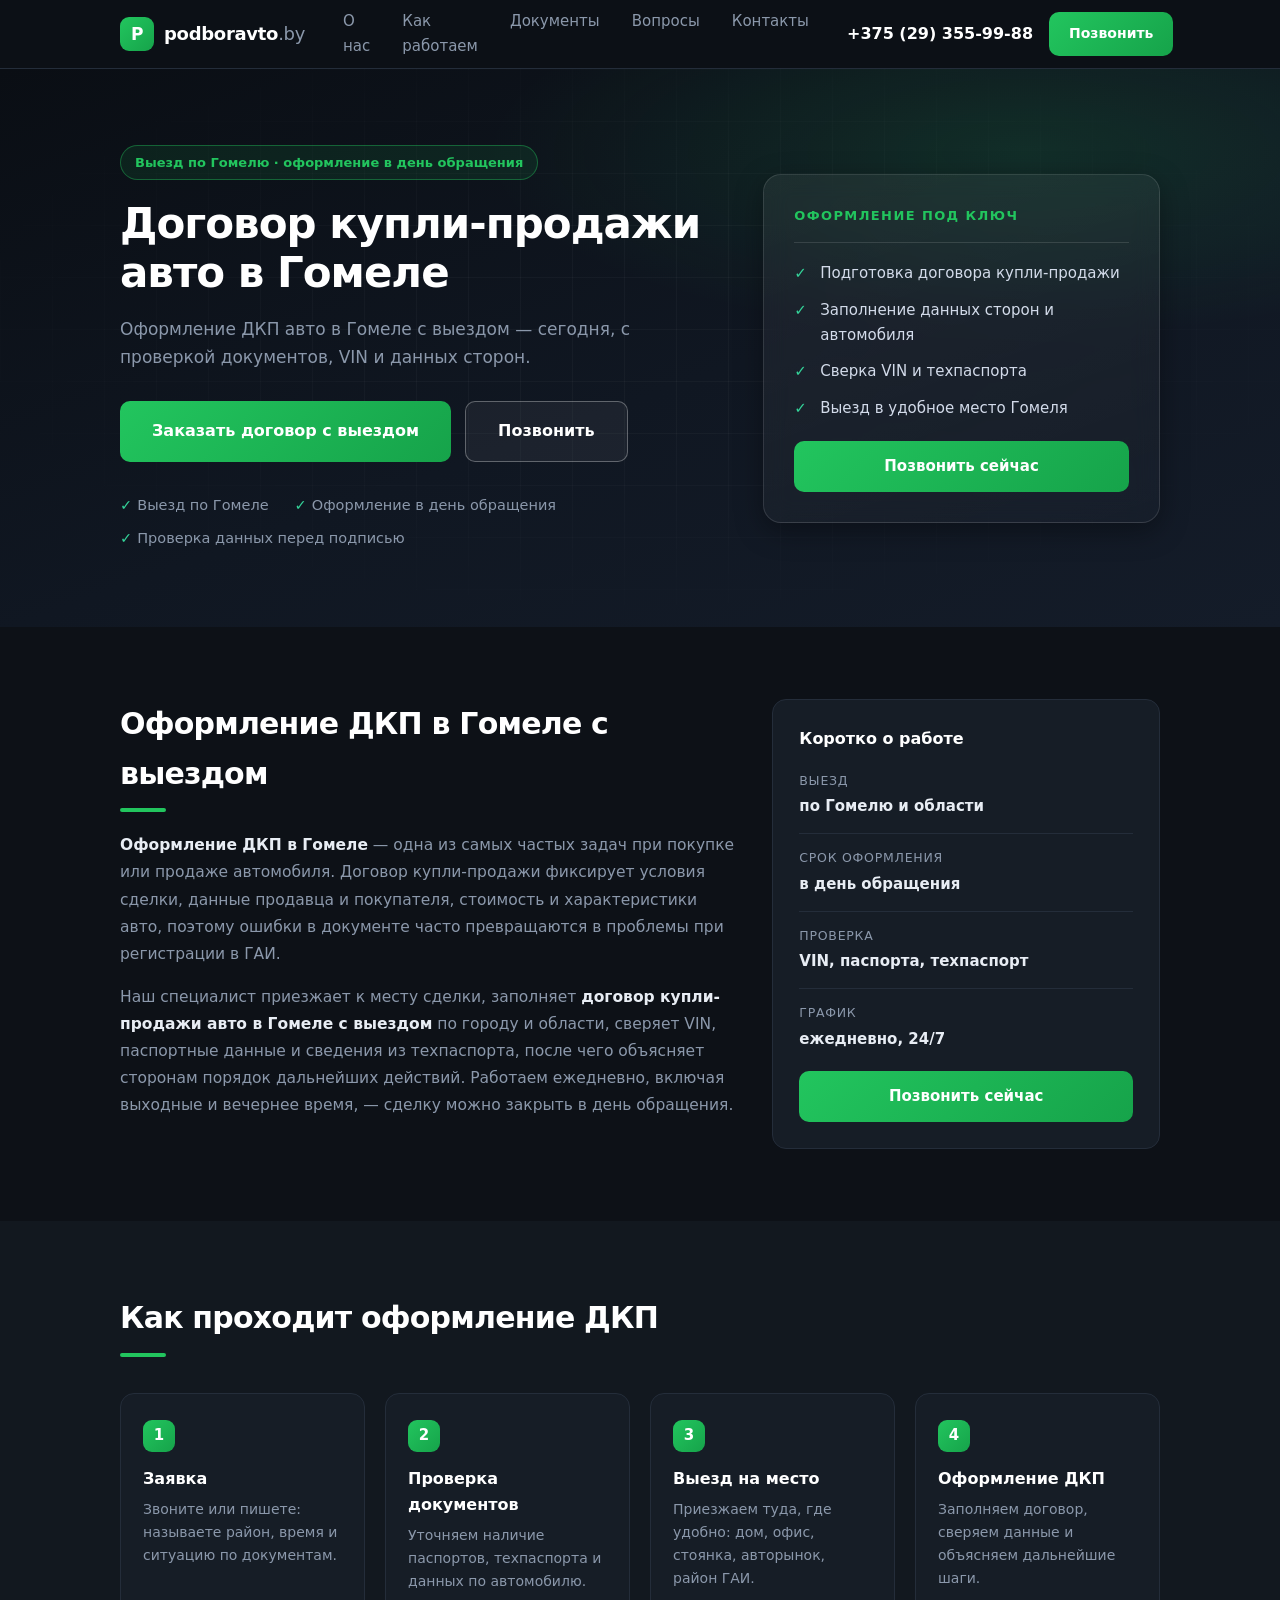
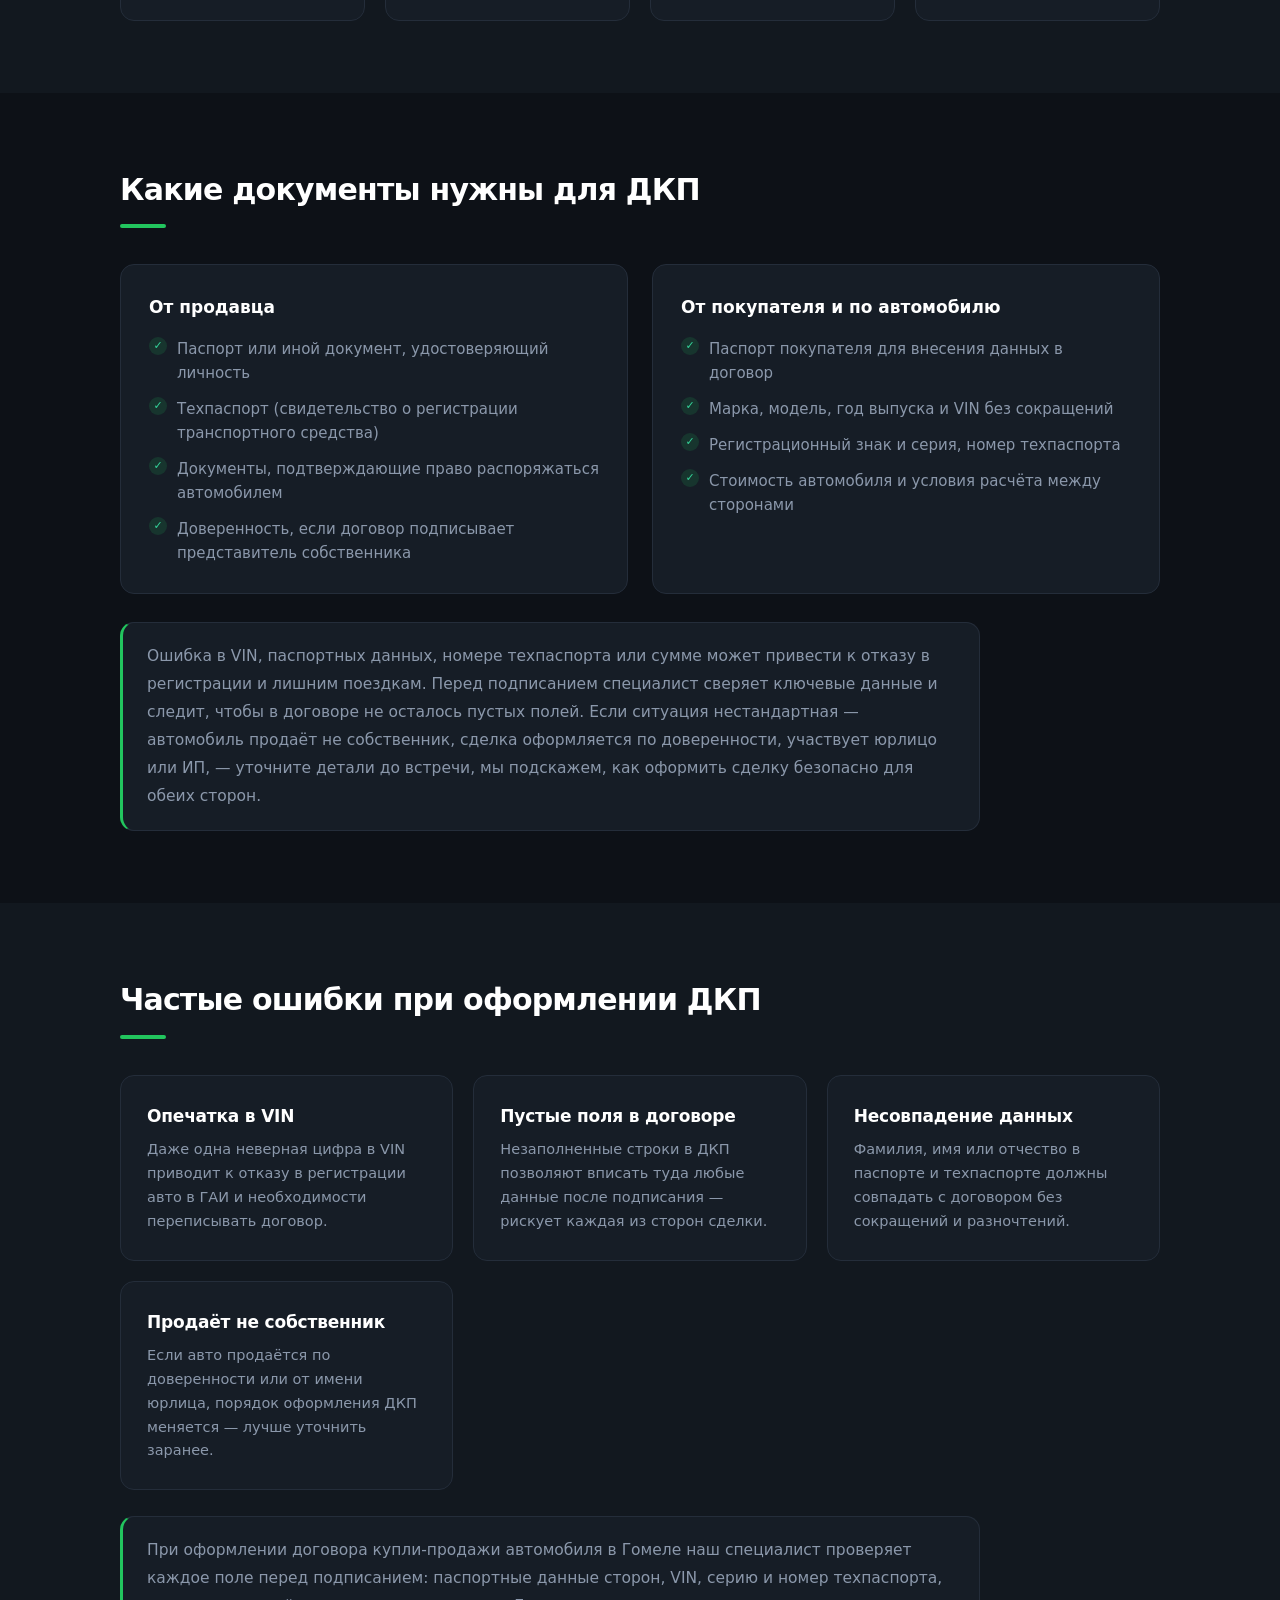
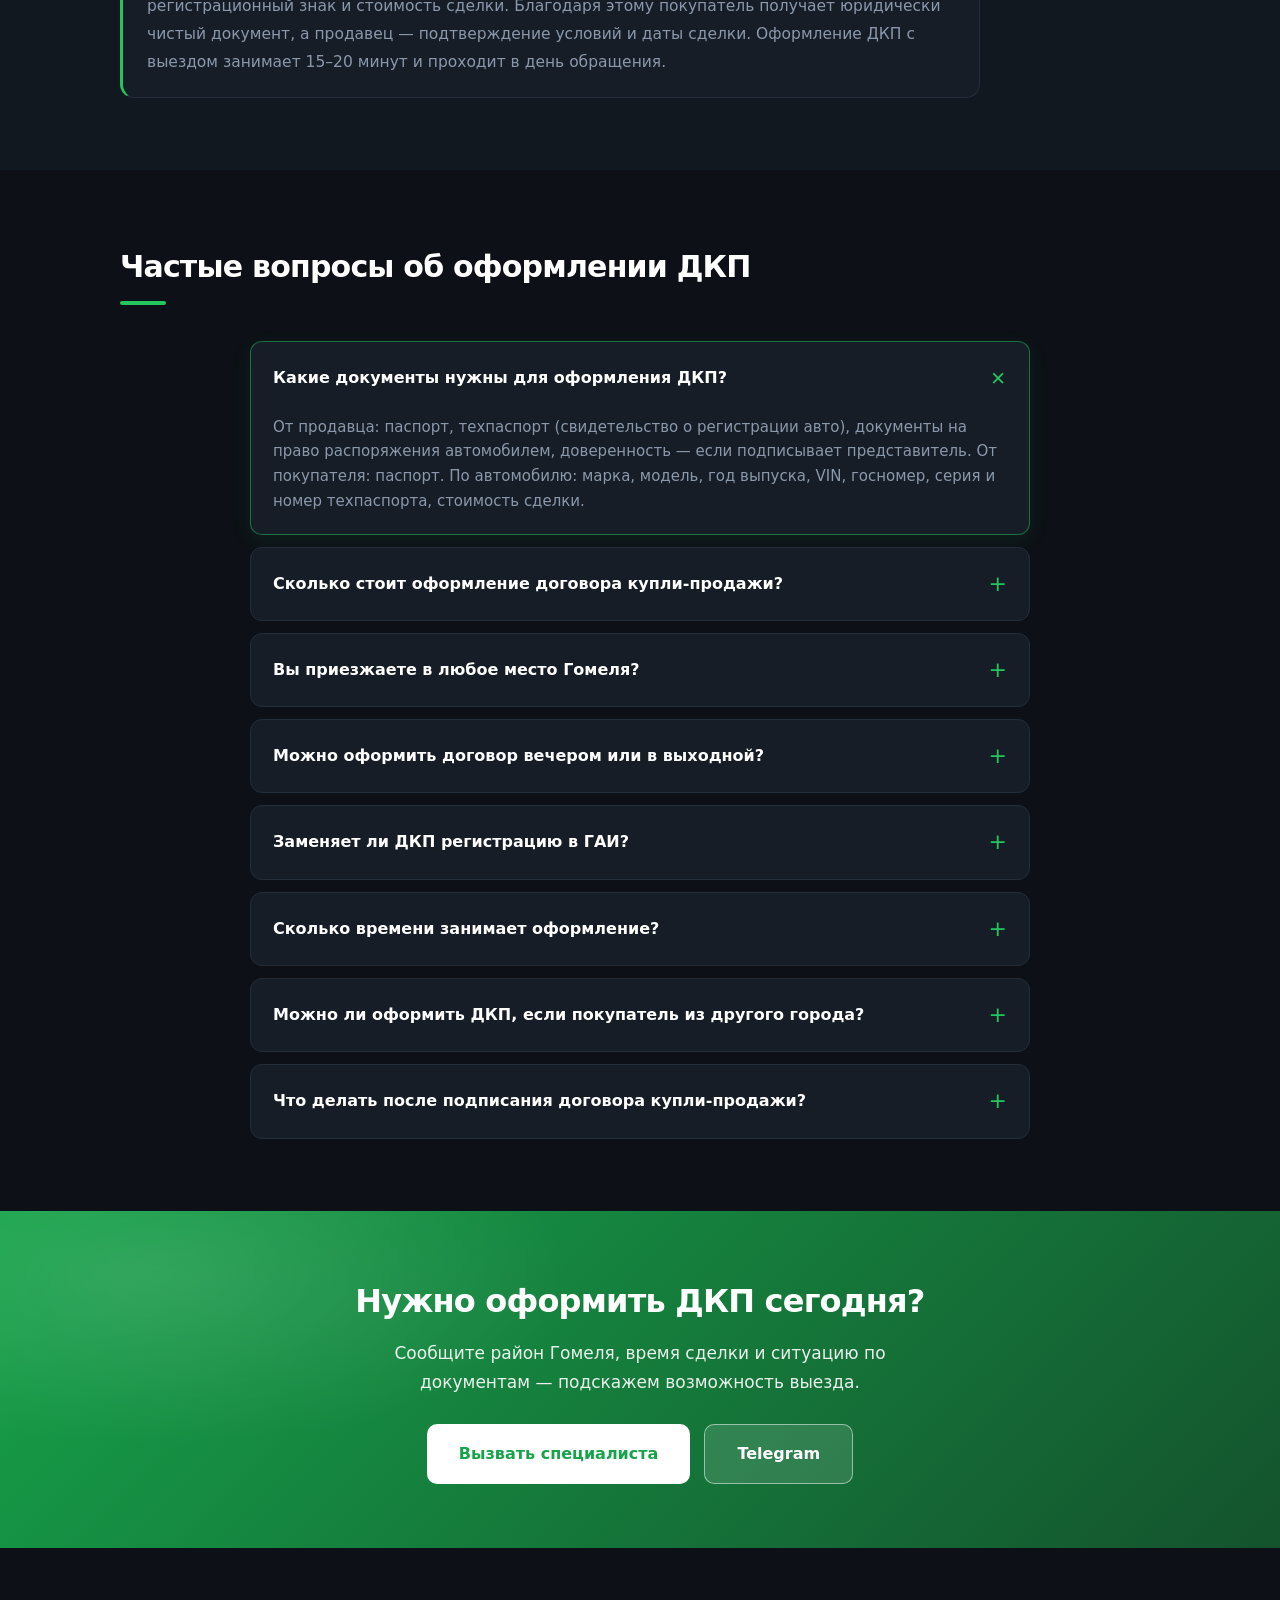
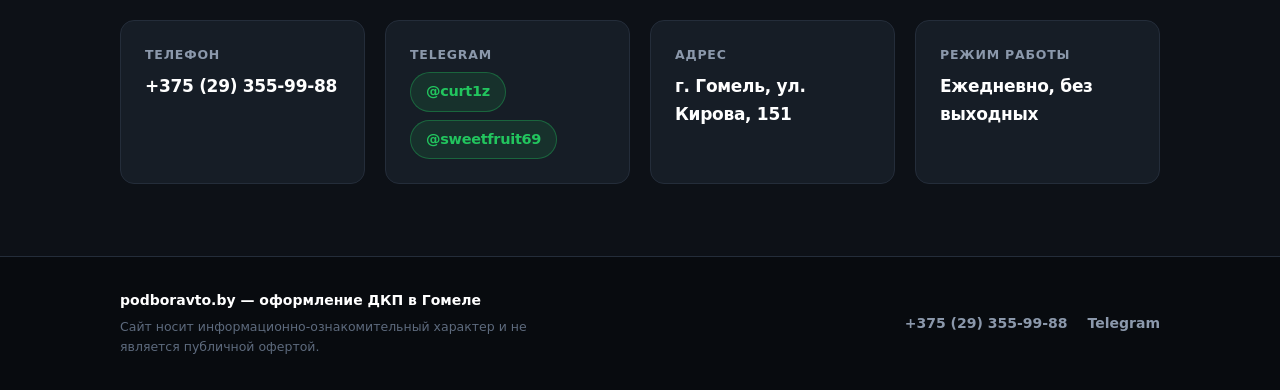
==== commit 9d0ff8d2: "fix: только ДКП, отступы, title под ключ ДКП Гомель, logo href" ====
--- a/index.html
+++ b/index.html
@@ -3,7 +3,7 @@
 <head>
     <meta charset="UTF-8">
     <meta name="viewport" content="width=device-width, initial-scale=1.0">
-    <title>Оформление ДКП авто в Гомеле с выездом — договор купли-продажи</title>
+    <title>ДКП Гомель — оформление договора купли-продажи авто с выездом</title>
     <meta name="description" content="Оформление договора купли-продажи авто в Гомеле с выездом. Проверка документов, VIN и данных сторон. Оформление в день обращения.">
     <meta name="keywords" content="ДКП Гомель, договор купли-продажи авто Гомель, оформить ДКП с выездом, ДКП авто Гомель цена, оформление договора купли-продажи автомобиля Гомель">
     <meta name="robots" content="index, follow">
@@ -118,7 +118,7 @@
 
     <header class="header">
         <div class="container header-inner">
-            <a href="/" class="logo">
+            <a href="./" class="logo">
                 <span class="logo-mark">P</span>
                 <span class="logo-text">podboravto<span class="logo-tld">.by</span></span>
             </a>
--- a/css/style.css
+++ b/css/style.css
@@ -677,7 +677,7 @@
     font-size: 15.5px;
     line-height: 1.75;
     color: var(--muted);
-    margin-bottom: 14px;
+    margin-bottom: 16px;
 }
 
 .about-text p:last-child {
@@ -797,6 +797,7 @@
     border-left: 3px solid var(--accent);
     border-radius: var(--radius);
     padding: 20px 24px;
+    margin-top: 26px;
 }
 
 /* ---------- responsive ---------- */
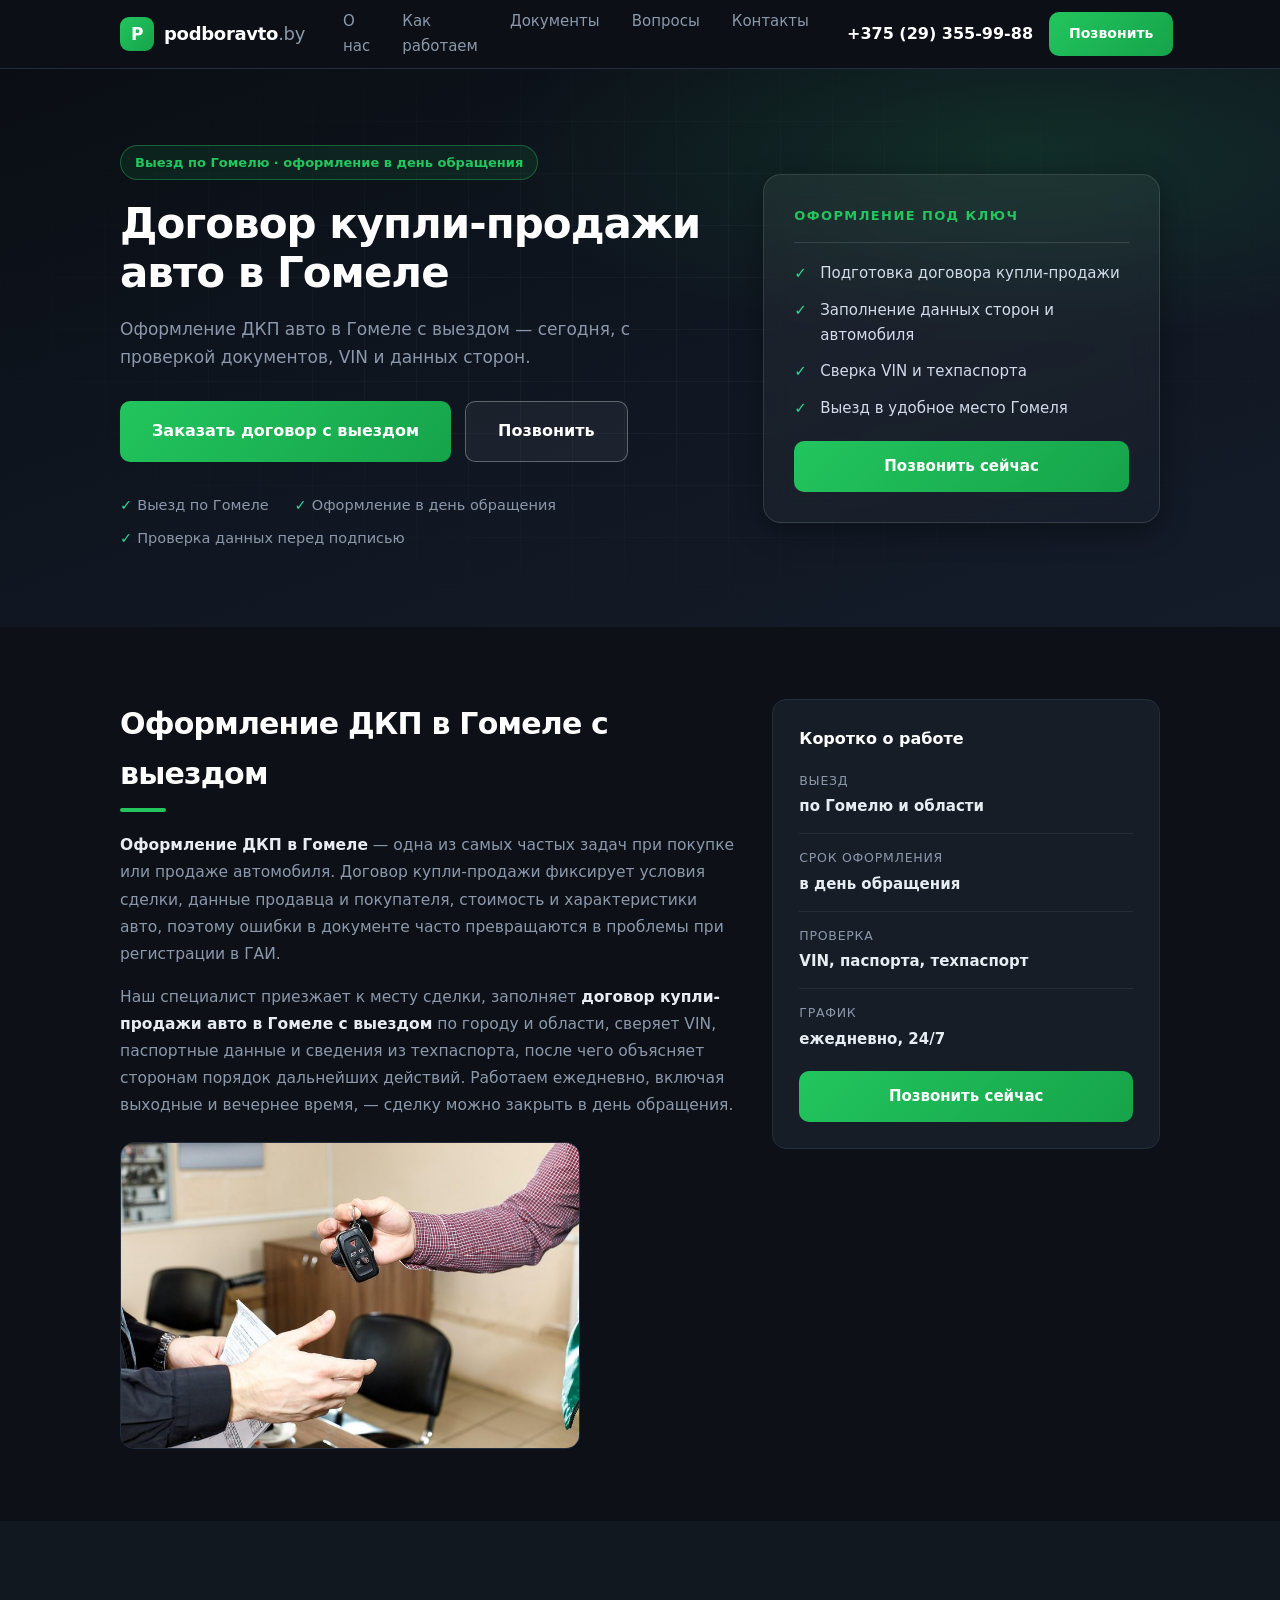
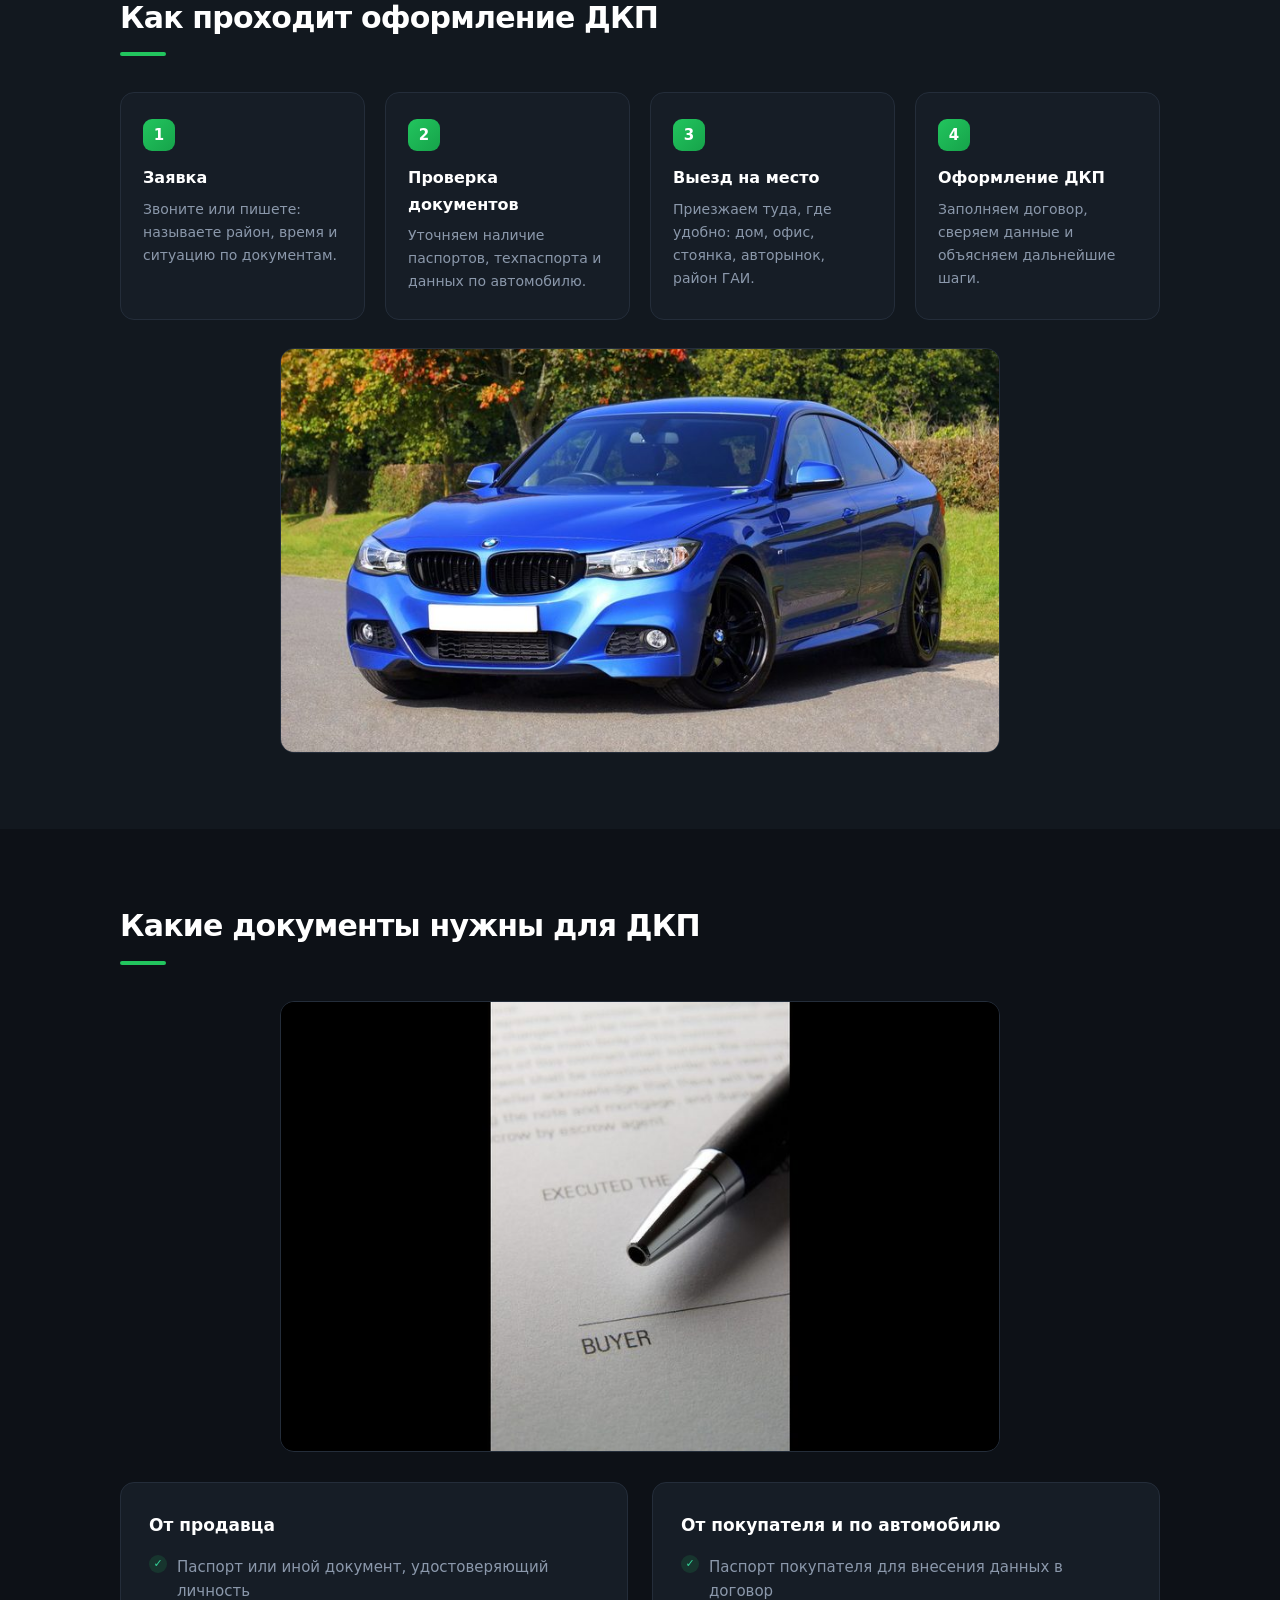
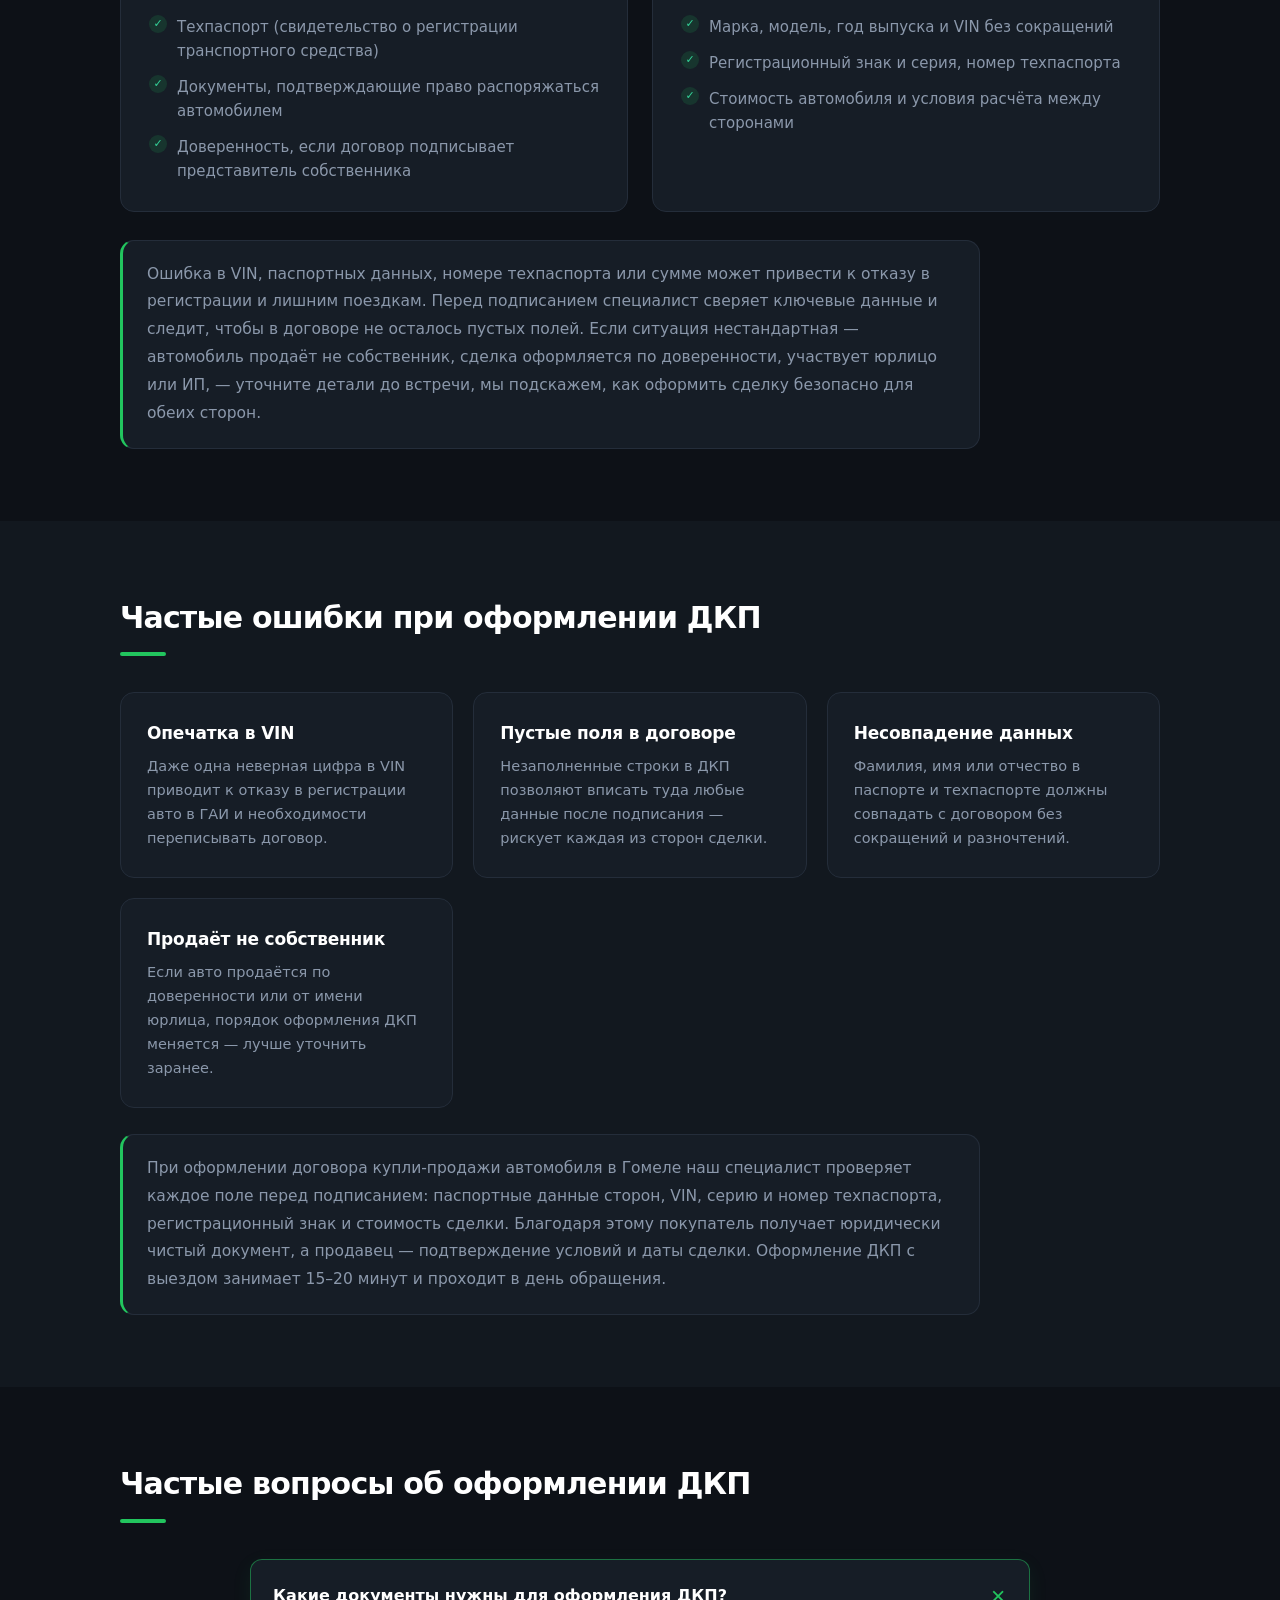
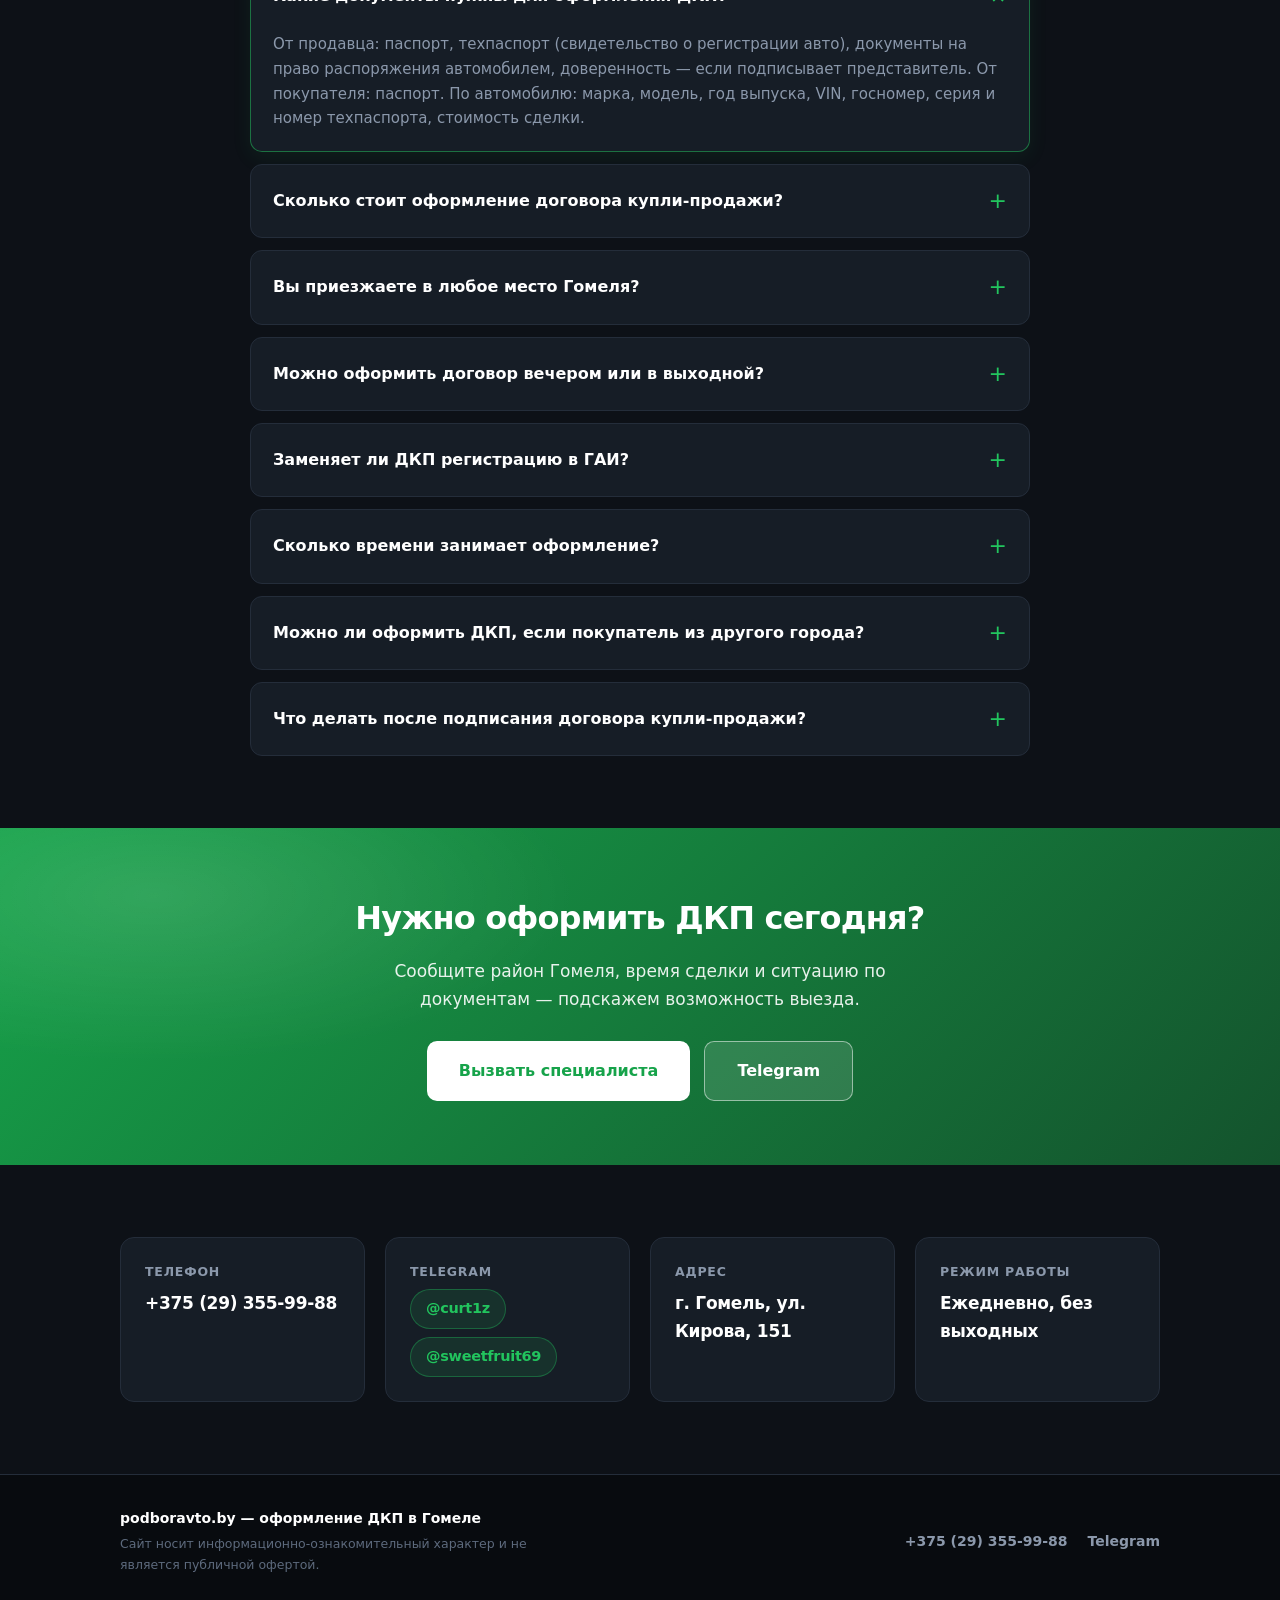
==== commit ef3db367: "feat: фото для SEO + og:image 1200x630" ====
--- a/index.html
+++ b/index.html
@@ -15,6 +15,8 @@
     <meta property="og:url" content="https://podboravto.by/">
     <meta property="og:locale" content="ru_BY">
     <meta property="og:image" content="https://podboravto.by/img/og.jpg">
+    <meta property="og:image:width" content="1200">
+    <meta property="og:image:height" content="630">
     <link rel="stylesheet" href="css/style.css">
     <script type="application/ld+json">
     {
@@ -194,6 +196,8 @@
                             дальнейших действий. Работаем ежедневно, включая выходные и вечернее время, —
                             сделку можно закрыть в день обращения.
                         </p>
+                        <img class="section-img" src="img/deal.jpg" width="800" height="533" loading="lazy"
+                             alt="Оформление ДКП авто в Гомеле с выездом — передача ключей и документов">
                     </div>
                     <aside class="facts-card">
                         <h3>Коротко о работе</h3>
@@ -234,12 +238,16 @@
                         <p>Заполняем договор, сверяем данные и объясняем дальнейшие шаги.</p>
                     </li>
                 </ol>
+                <img class="section-img banner" src="img/car.jpg" width="800" height="449" loading="lazy"
+                     alt="Оформление договора купли-продажи авто в Гомеле с выездом">
             </div>
         </section>
 
         <section class="section" id="documents">
             <div class="container">
                 <h2 class="section-title">Какие документы нужны для ДКП</h2>
+                <img class="section-img banner" src="img/contract.jpg" width="800" height="500" loading="lazy"
+                     alt="Бланк договора купли-продажи авто и ручка перед подписанием">
                 <div class="text-cols">
                     <div class="text-col">
                         <h3>От продавца</h3>
--- a/css/style.css
+++ b/css/style.css
@@ -648,6 +648,35 @@
     border-radius: 50%;
     text-decoration: none;
     box-shadow: 0 8px 24px rgba(34, 197, 94, .45);
+}
+
+/* ---------- images ---------- */
+
+.section-img {
+    display: block;
+    width: 100%;
+    height: auto;
+    border-radius: var(--radius);
+    border: 1px solid var(--line);
+    margin-top: 24px;
+}
+
+.section-img.banner {
+    max-width: 720px;
+    margin-left: auto;
+    margin-right: auto;
+    margin-top: 28px;
+    margin-bottom: 4px;
+}
+
+#documents .section-img.banner {
+    margin-top: 0;
+    margin-bottom: 30px;
+}
+
+.about-text .section-img {
+    margin-top: 22px;
+    max-width: 460px;
 }
 
 /* ---------- about / text blocks (SEO) ---------- */
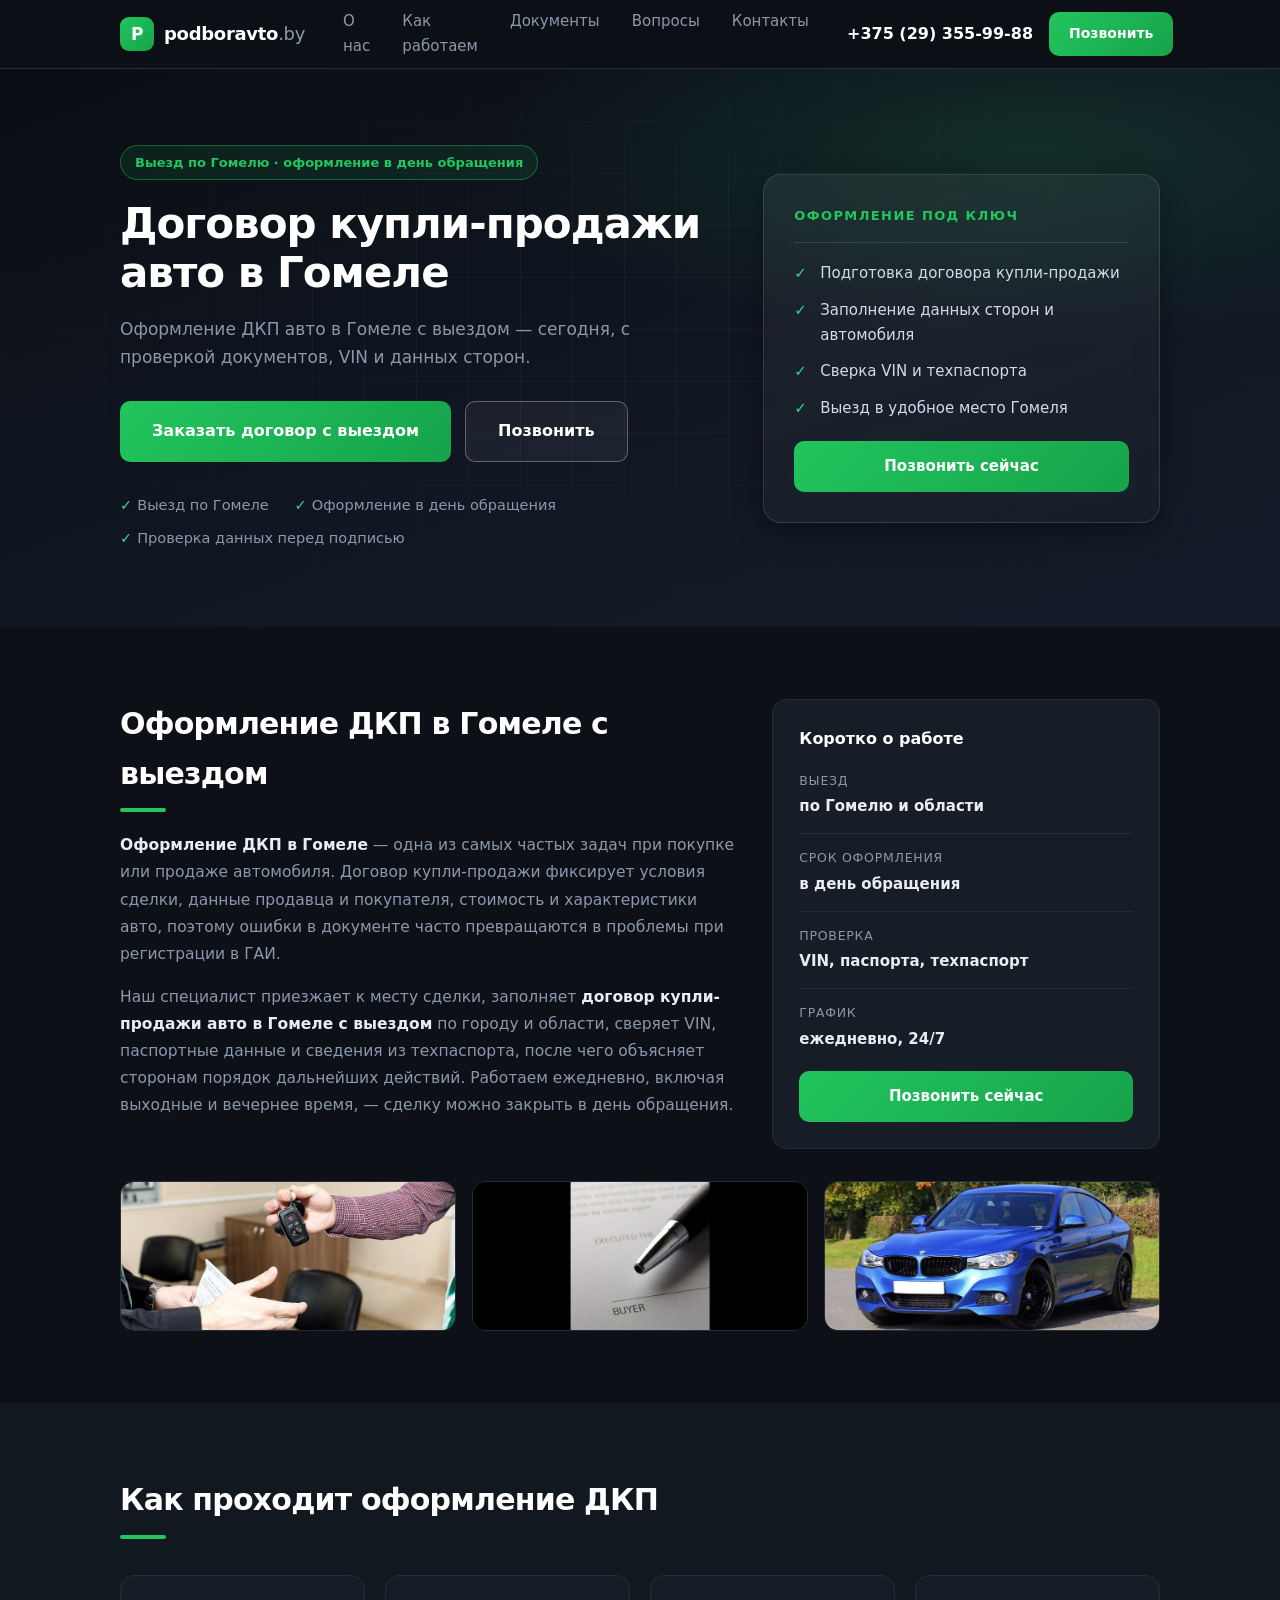
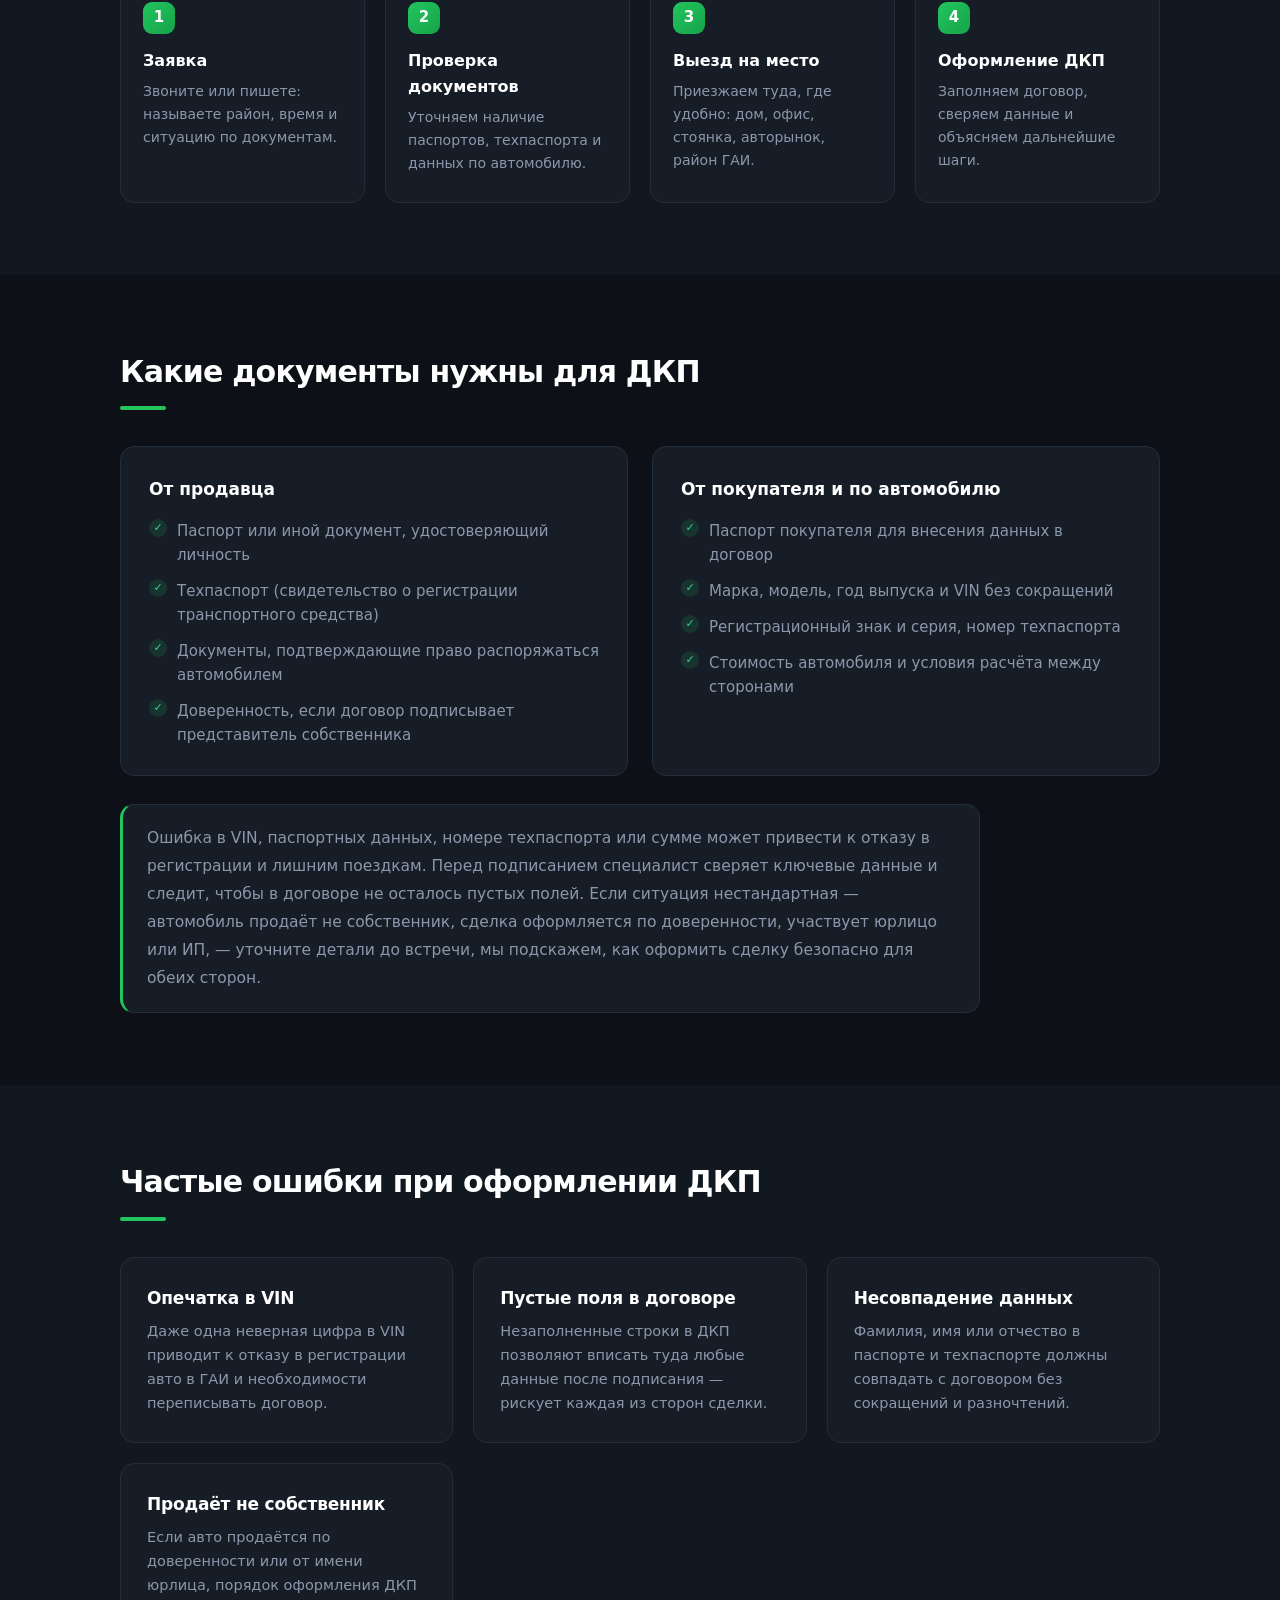
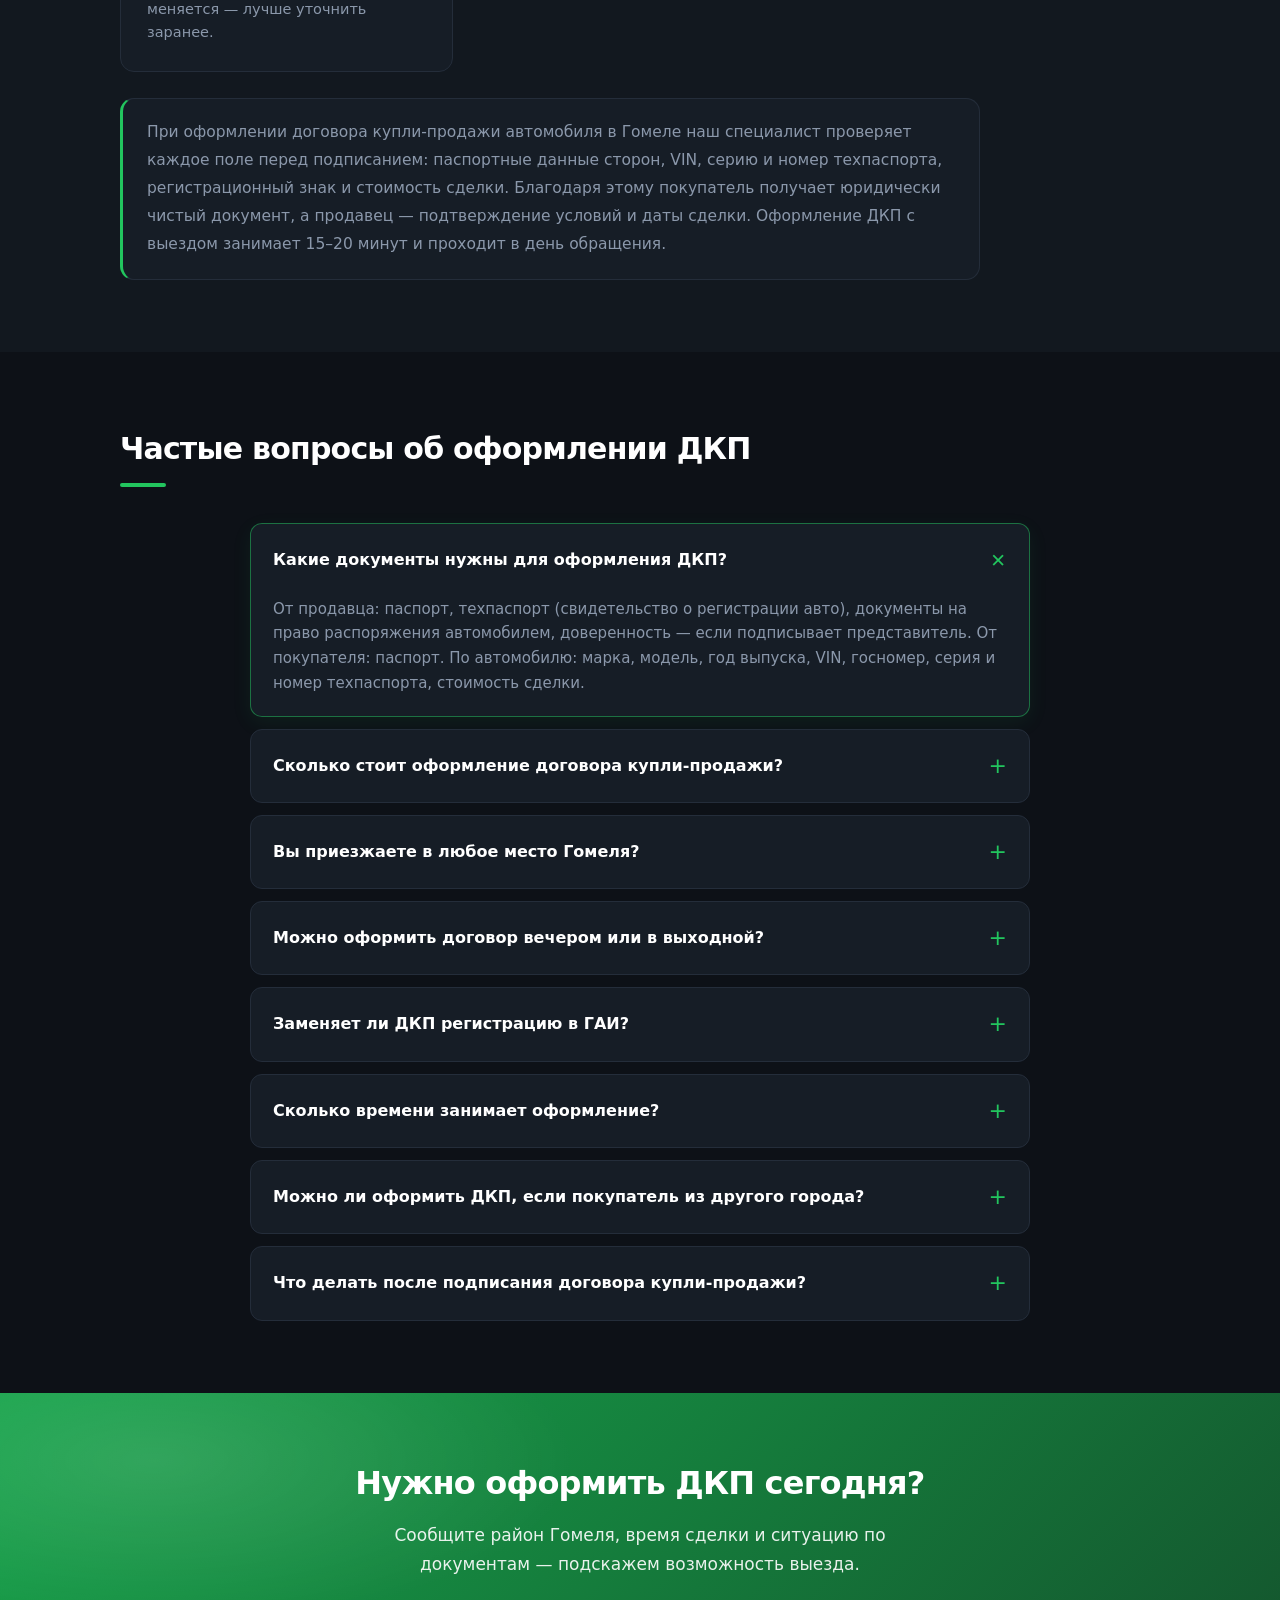
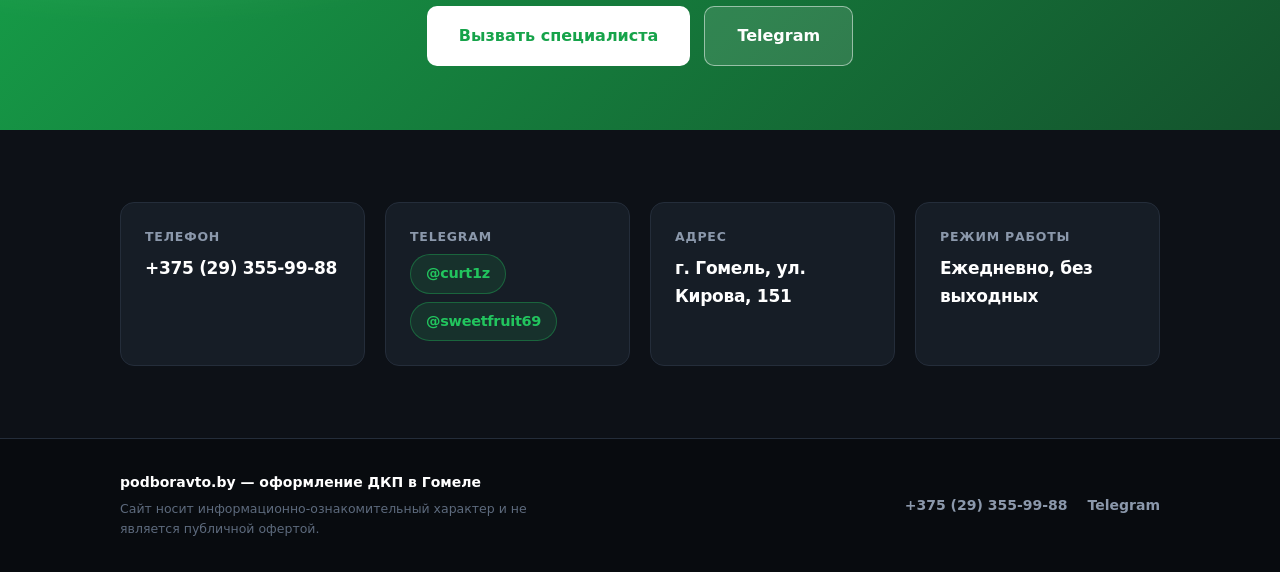
==== commit bcb1e651: "fix: компактная галерея вместо больших баннеров" ====
--- a/index.html
+++ b/index.html
@@ -196,8 +196,6 @@
                             дальнейших действий. Работаем ежедневно, включая выходные и вечернее время, —
                             сделку можно закрыть в день обращения.
                         </p>
-                        <img class="section-img" src="img/deal.jpg" width="800" height="533" loading="lazy"
-                             alt="Оформление ДКП авто в Гомеле с выездом — передача ключей и документов">
                     </div>
                     <aside class="facts-card">
                         <h3>Коротко о работе</h3>
@@ -209,6 +207,14 @@
                         </ul>
                         <a class="btn btn-block" href="tel:+375293559988">Позвонить сейчас</a>
                     </aside>
+                </div>
+                <div class="gallery">
+                    <img src="img/deal.jpg" width="800" height="533" loading="lazy"
+                         alt="Оформление ДКП в Гомеле — передача ключей и документов">
+                    <img src="img/contract.jpg" width="800" height="500" loading="lazy"
+                         alt="Бланк договора купли-продажи авто">
+                    <img src="img/car.jpg" width="800" height="449" loading="lazy"
+                         alt="Оформление договора купли-продажи авто в Гомеле">
                 </div>
             </div>
         </section>
@@ -238,16 +244,12 @@
                         <p>Заполняем договор, сверяем данные и объясняем дальнейшие шаги.</p>
                     </li>
                 </ol>
-                <img class="section-img banner" src="img/car.jpg" width="800" height="449" loading="lazy"
-                     alt="Оформление договора купли-продажи авто в Гомеле с выездом">
             </div>
         </section>
 
         <section class="section" id="documents">
             <div class="container">
                 <h2 class="section-title">Какие документы нужны для ДКП</h2>
-                <img class="section-img banner" src="img/contract.jpg" width="800" height="500" loading="lazy"
-                     alt="Бланк договора купли-продажи авто и ручка перед подписанием">
                 <div class="text-cols">
                     <div class="text-col">
                         <h3>От продавца</h3>
--- a/css/style.css
+++ b/css/style.css
@@ -652,31 +652,27 @@
 
 /* ---------- images ---------- */
 
-.section-img {
+.gallery {
+    display: grid;
+    grid-template-columns: repeat(3, 1fr);
+    gap: 16px;
+    margin-top: 32px;
+}
+
+.gallery img {
     display: block;
     width: 100%;
-    height: auto;
+    height: 150px;
+    object-fit: cover;
     border-radius: var(--radius);
     border: 1px solid var(--line);
-    margin-top: 24px;
-}
-
-.section-img.banner {
-    max-width: 720px;
-    margin-left: auto;
-    margin-right: auto;
-    margin-top: 28px;
-    margin-bottom: 4px;
-}
-
-#documents .section-img.banner {
-    margin-top: 0;
-    margin-bottom: 30px;
-}
-
-.about-text .section-img {
-    margin-top: 22px;
-    max-width: 460px;
+    filter: saturate(.9);
+    transition: filter .25s, transform .25s;
+}
+
+.gallery img:hover {
+    filter: saturate(1.1);
+    transform: translateY(-3px);
 }
 
 /* ---------- about / text blocks (SEO) ---------- */
@@ -871,6 +867,8 @@
     .steps { grid-template-columns: 1fr; }
     .contacts { grid-template-columns: 1fr; }
     .about-grid { grid-template-columns: 1fr; }
+    .gallery { grid-template-columns: 1fr 1fr; }
+    .gallery img { height: 120px; }
     .text-after { padding: 16px 18px; }
     .cta { padding: 48px 0; }
     .cta h2 { font-size: 25px; }
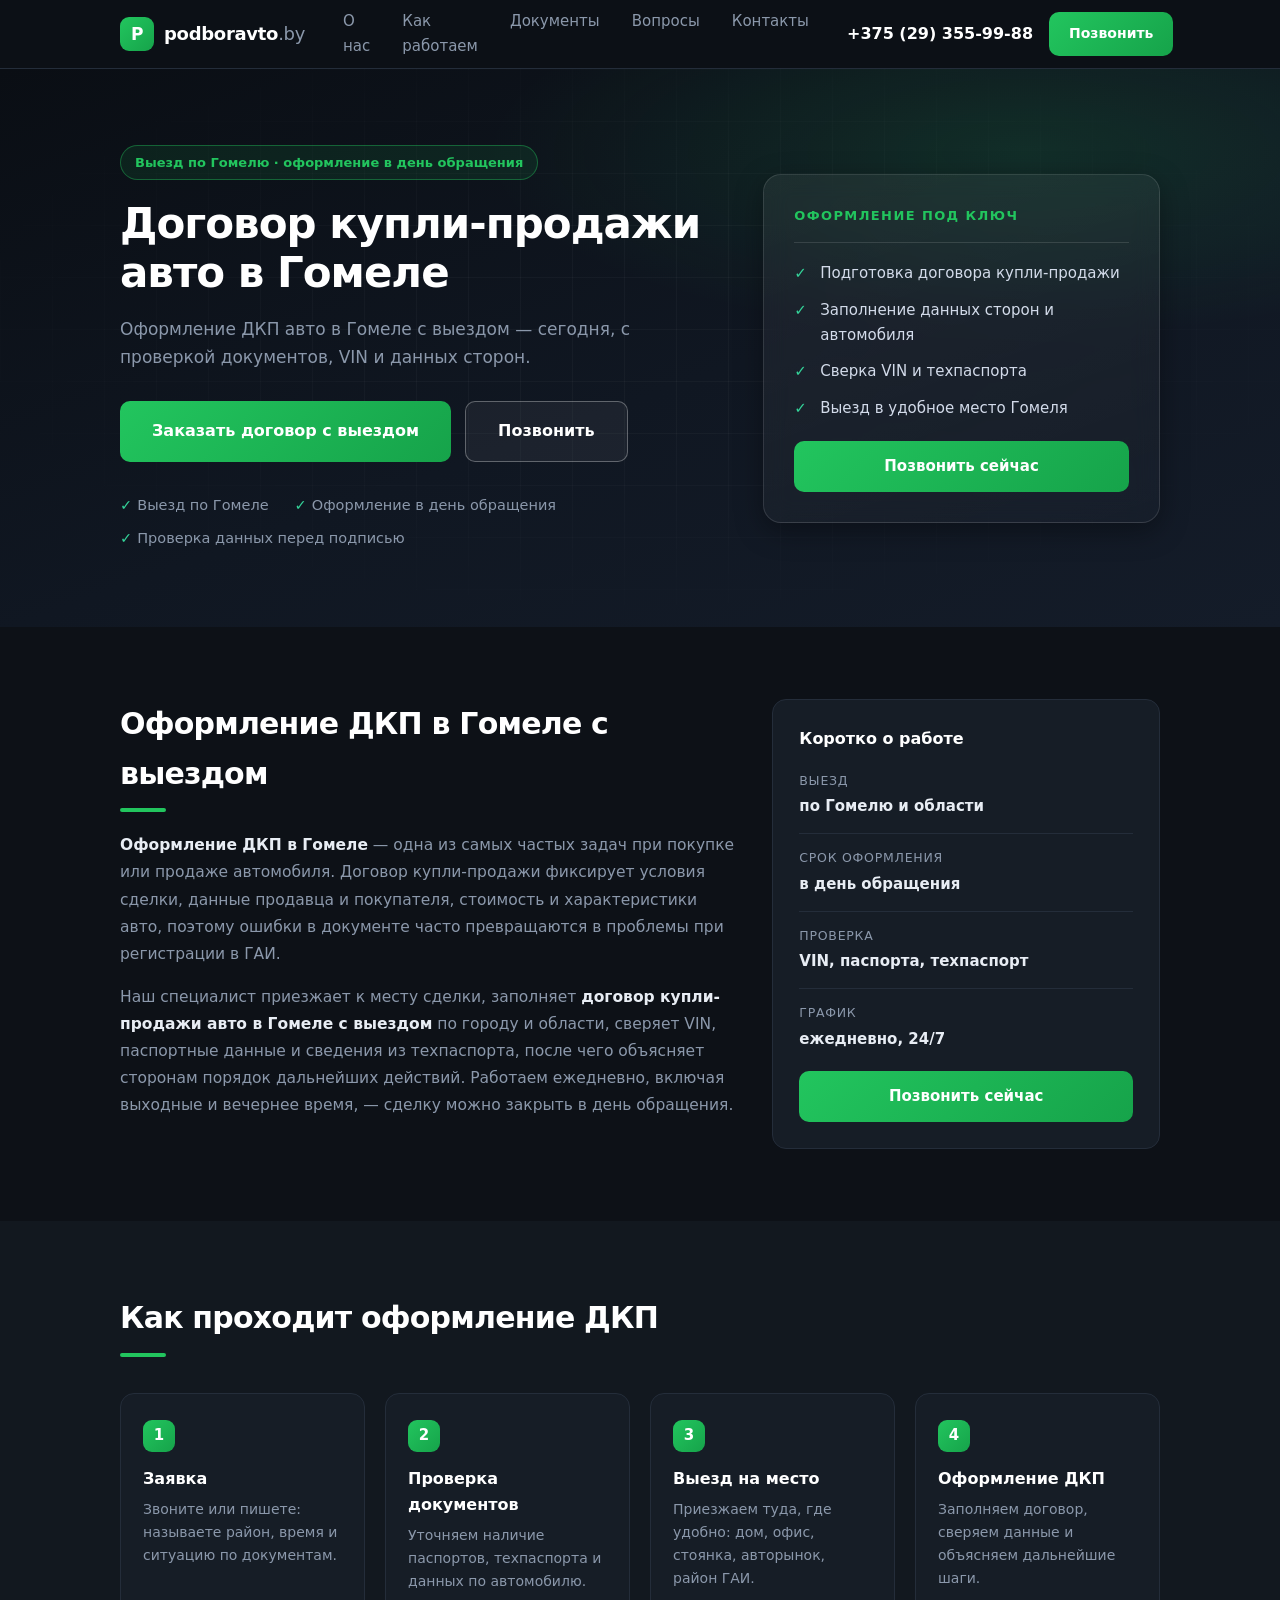
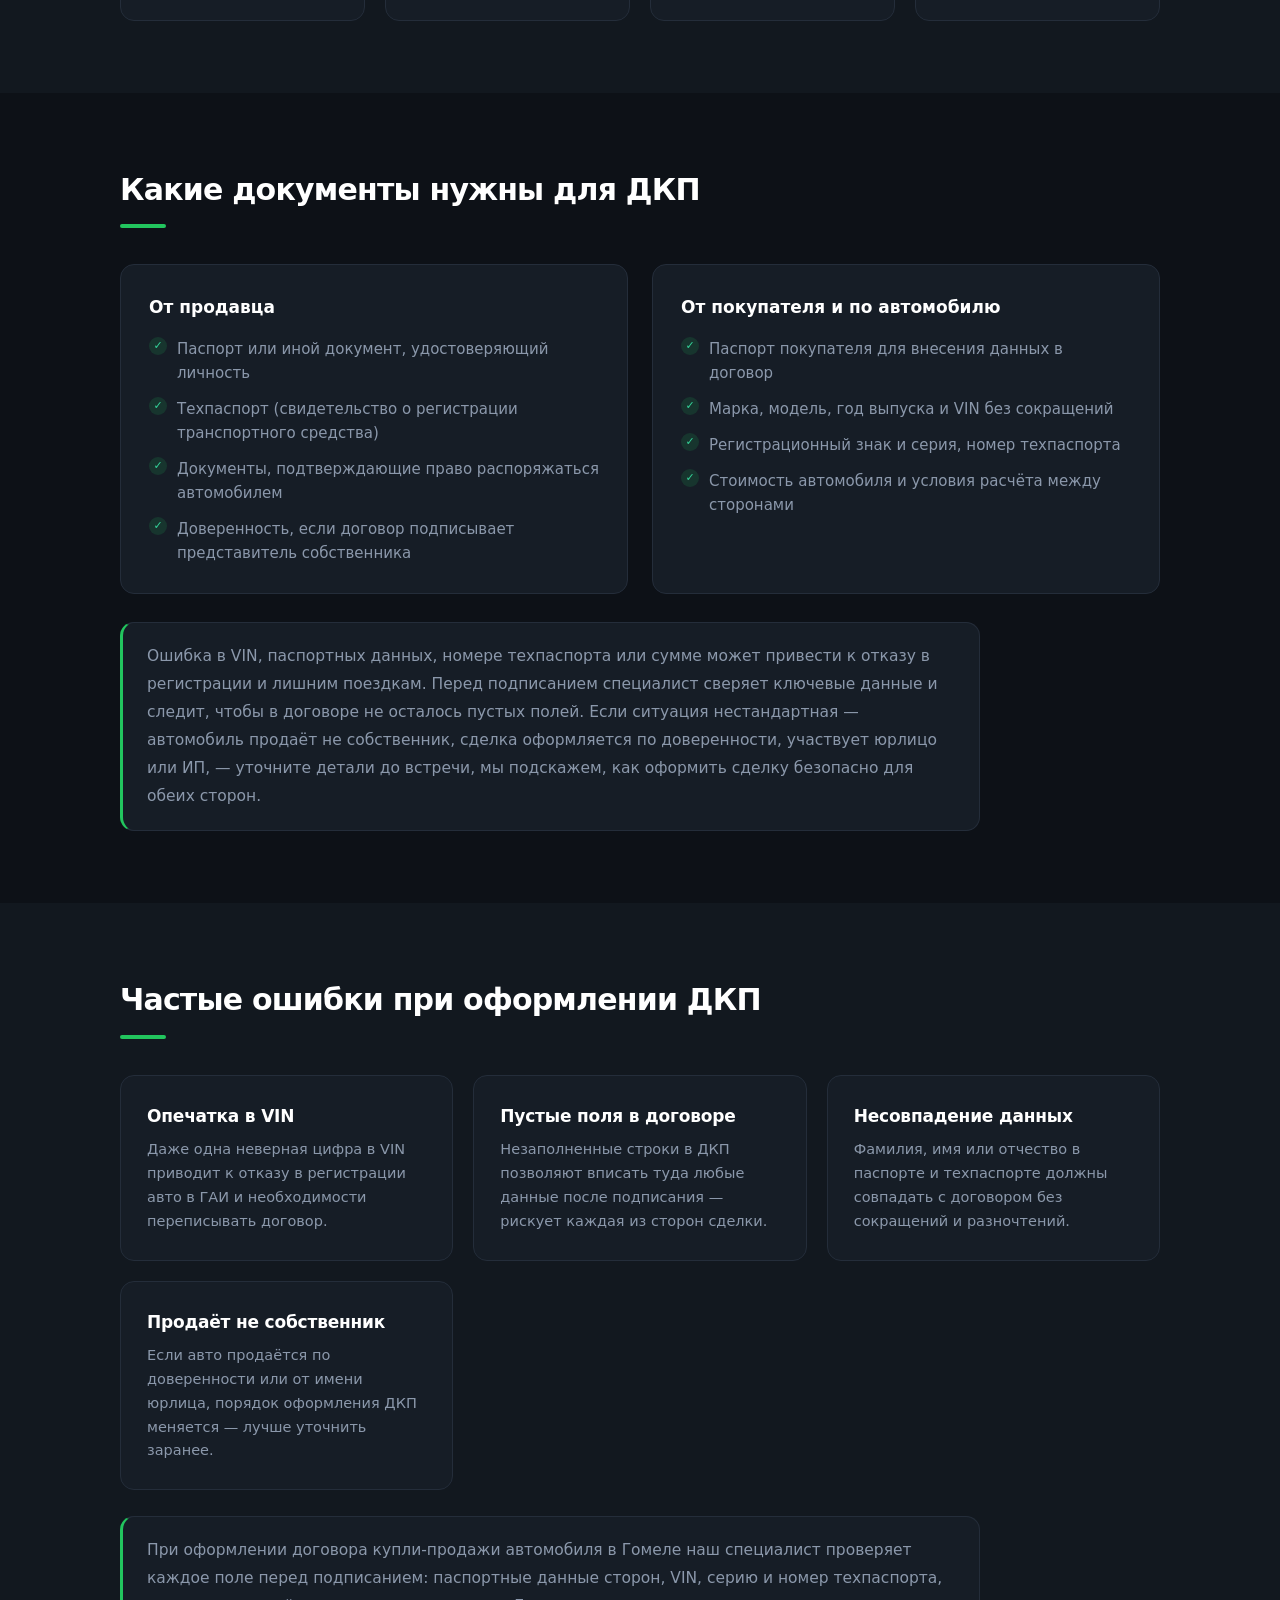
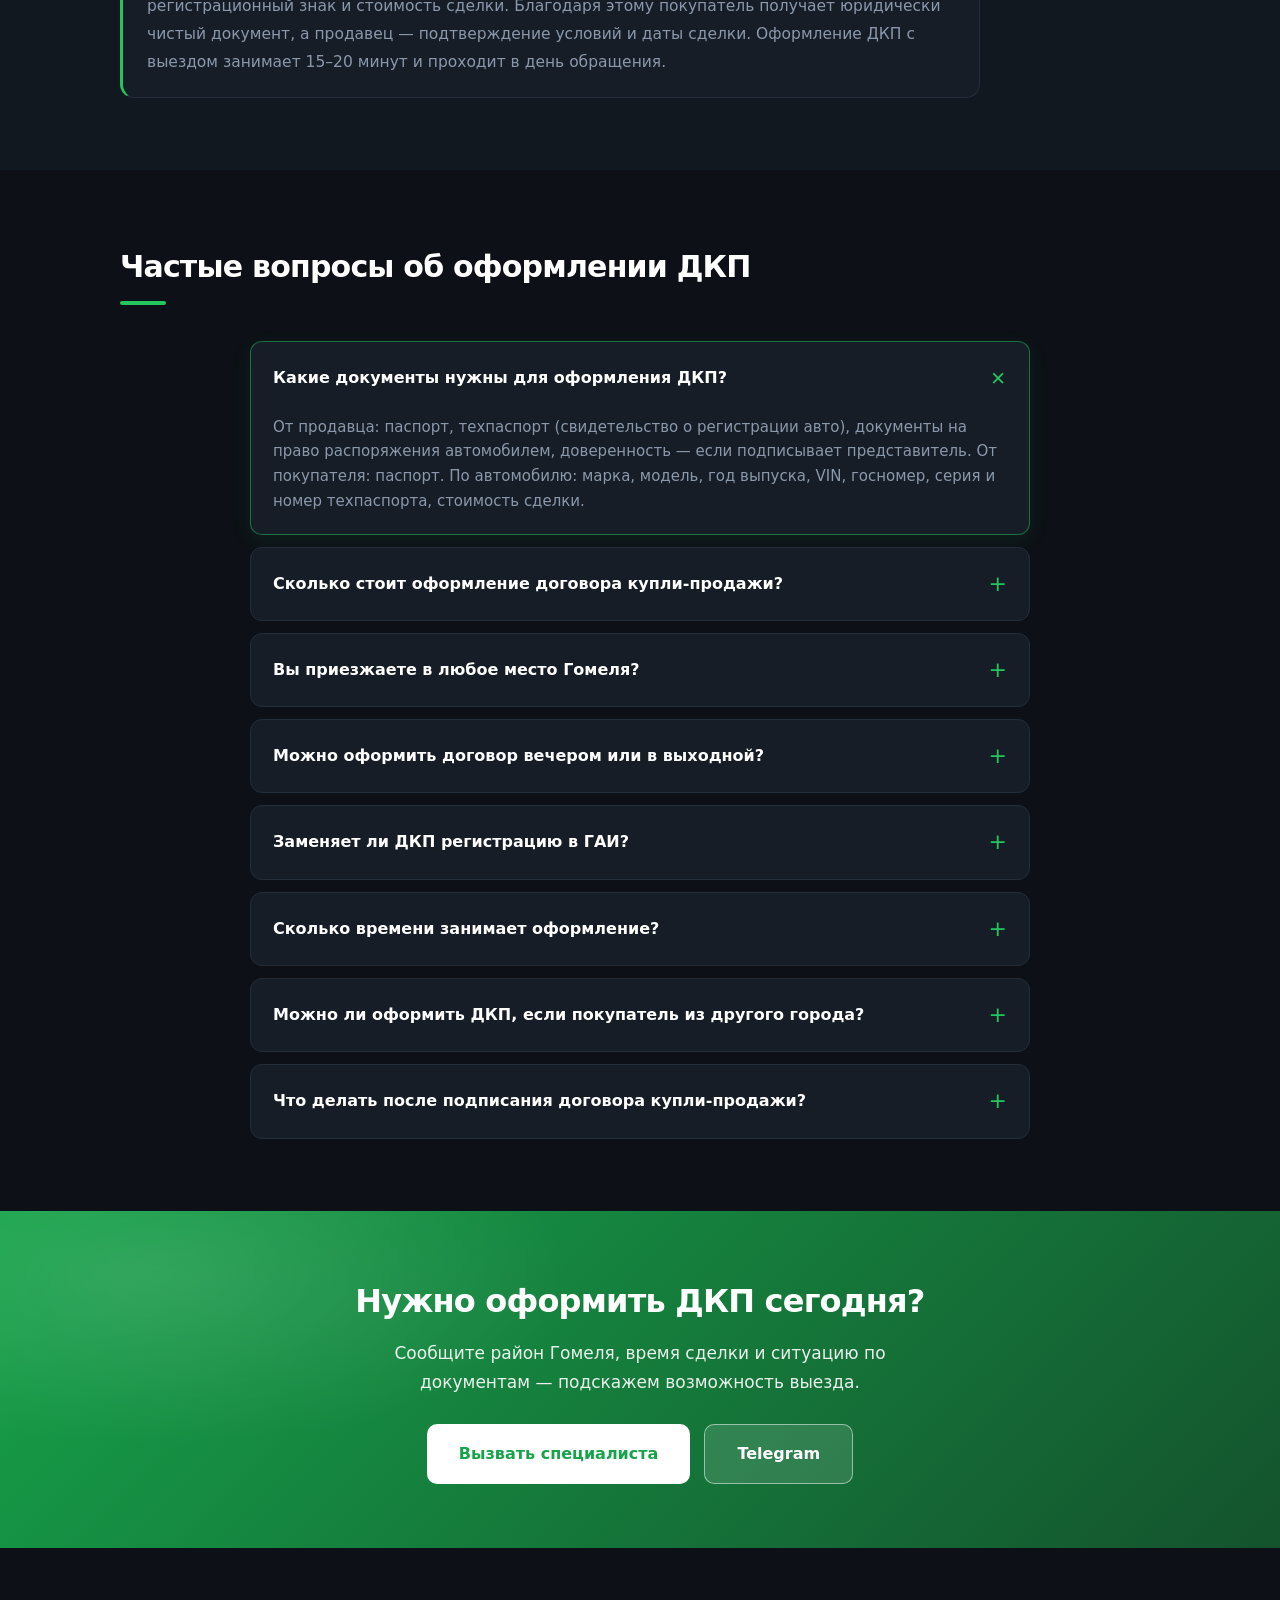
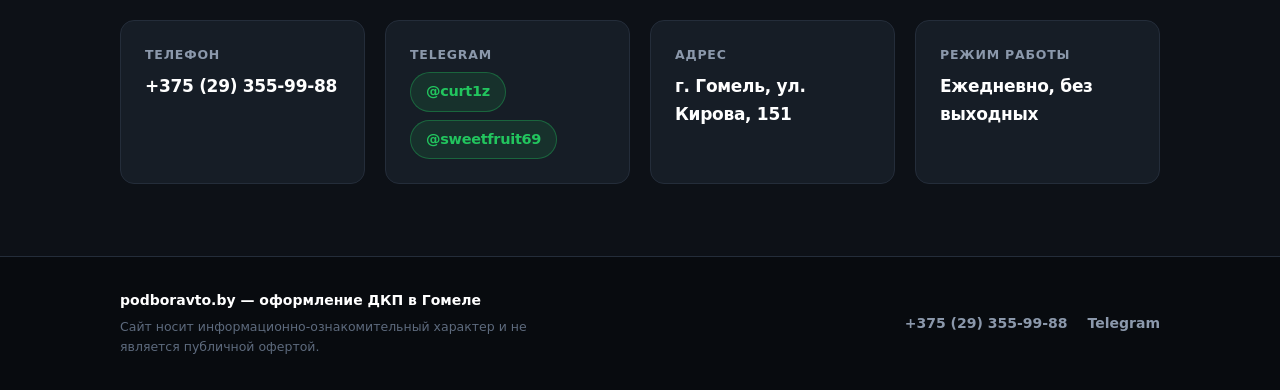
==== commit 027d6705: "fix: убраны картинки с сайта, оставлен только og:image" ====
--- a/index.html
+++ b/index.html
@@ -208,14 +208,6 @@
                         <a class="btn btn-block" href="tel:+375293559988">Позвонить сейчас</a>
                     </aside>
                 </div>
-                <div class="gallery">
-                    <img src="img/deal.jpg" width="800" height="533" loading="lazy"
-                         alt="Оформление ДКП в Гомеле — передача ключей и документов">
-                    <img src="img/contract.jpg" width="800" height="500" loading="lazy"
-                         alt="Бланк договора купли-продажи авто">
-                    <img src="img/car.jpg" width="800" height="449" loading="lazy"
-                         alt="Оформление договора купли-продажи авто в Гомеле">
-                </div>
             </div>
         </section>
 
--- a/css/style.css
+++ b/css/style.css
@@ -650,31 +650,6 @@
     box-shadow: 0 8px 24px rgba(34, 197, 94, .45);
 }
 
-/* ---------- images ---------- */
-
-.gallery {
-    display: grid;
-    grid-template-columns: repeat(3, 1fr);
-    gap: 16px;
-    margin-top: 32px;
-}
-
-.gallery img {
-    display: block;
-    width: 100%;
-    height: 150px;
-    object-fit: cover;
-    border-radius: var(--radius);
-    border: 1px solid var(--line);
-    filter: saturate(.9);
-    transition: filter .25s, transform .25s;
-}
-
-.gallery img:hover {
-    filter: saturate(1.1);
-    transform: translateY(-3px);
-}
-
 /* ---------- about / text blocks (SEO) ---------- */
 
 .eyebrow {
@@ -867,8 +842,6 @@
     .steps { grid-template-columns: 1fr; }
     .contacts { grid-template-columns: 1fr; }
     .about-grid { grid-template-columns: 1fr; }
-    .gallery { grid-template-columns: 1fr 1fr; }
-    .gallery img { height: 120px; }
     .text-after { padding: 16px 18px; }
     .cta { padding: 48px 0; }
     .cta h2 { font-size: 25px; }
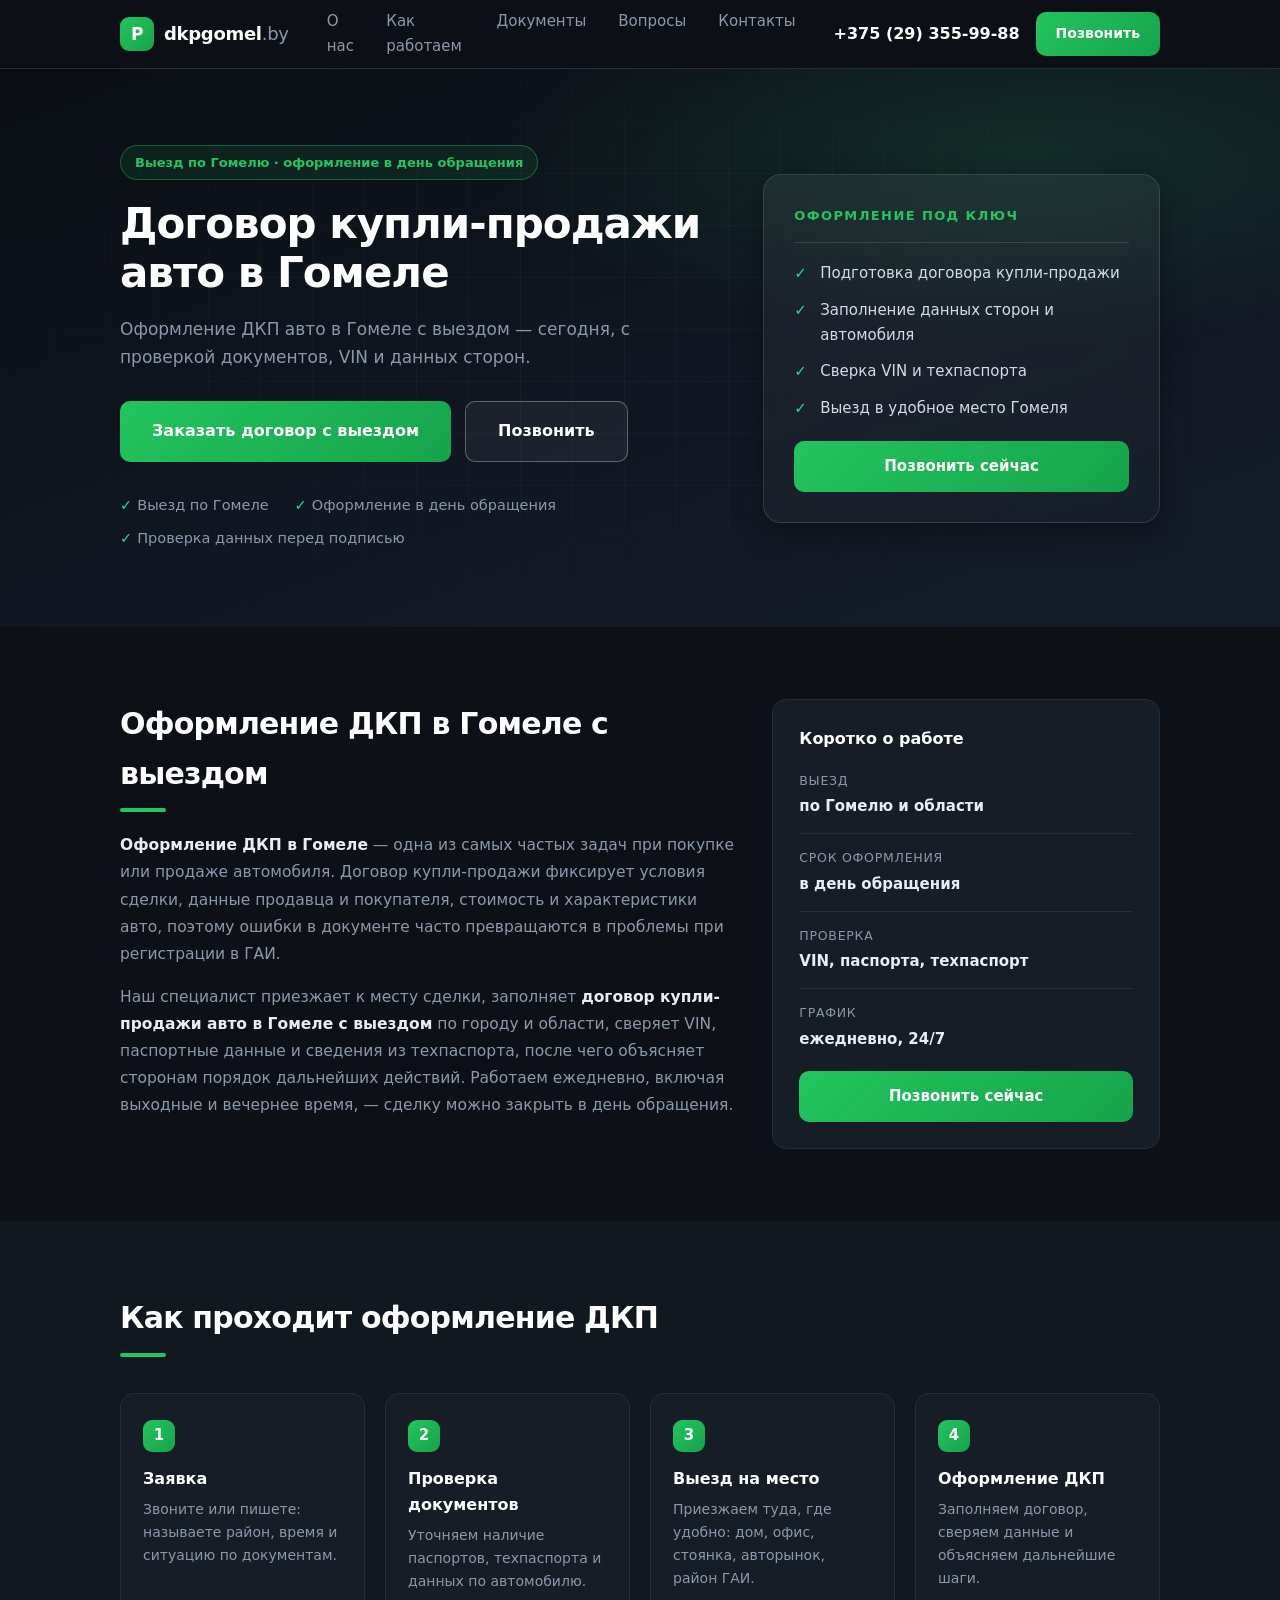
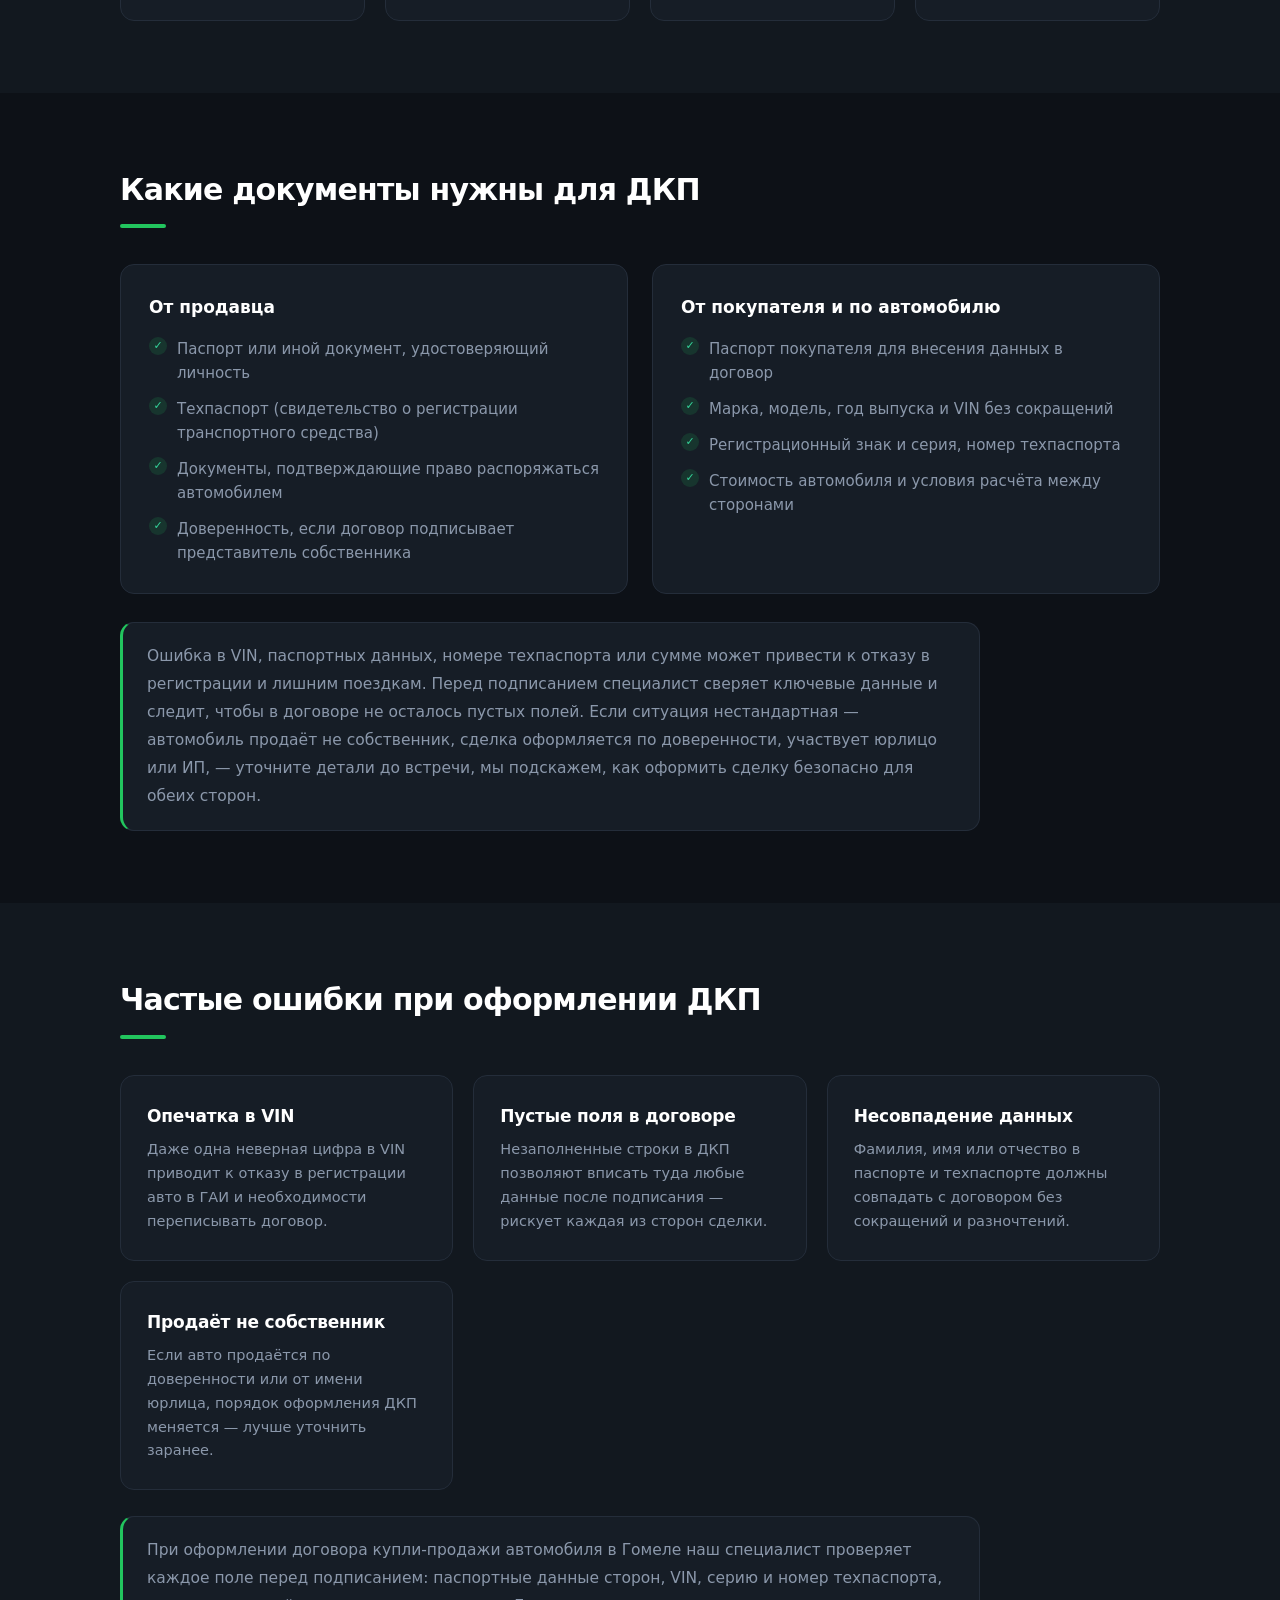
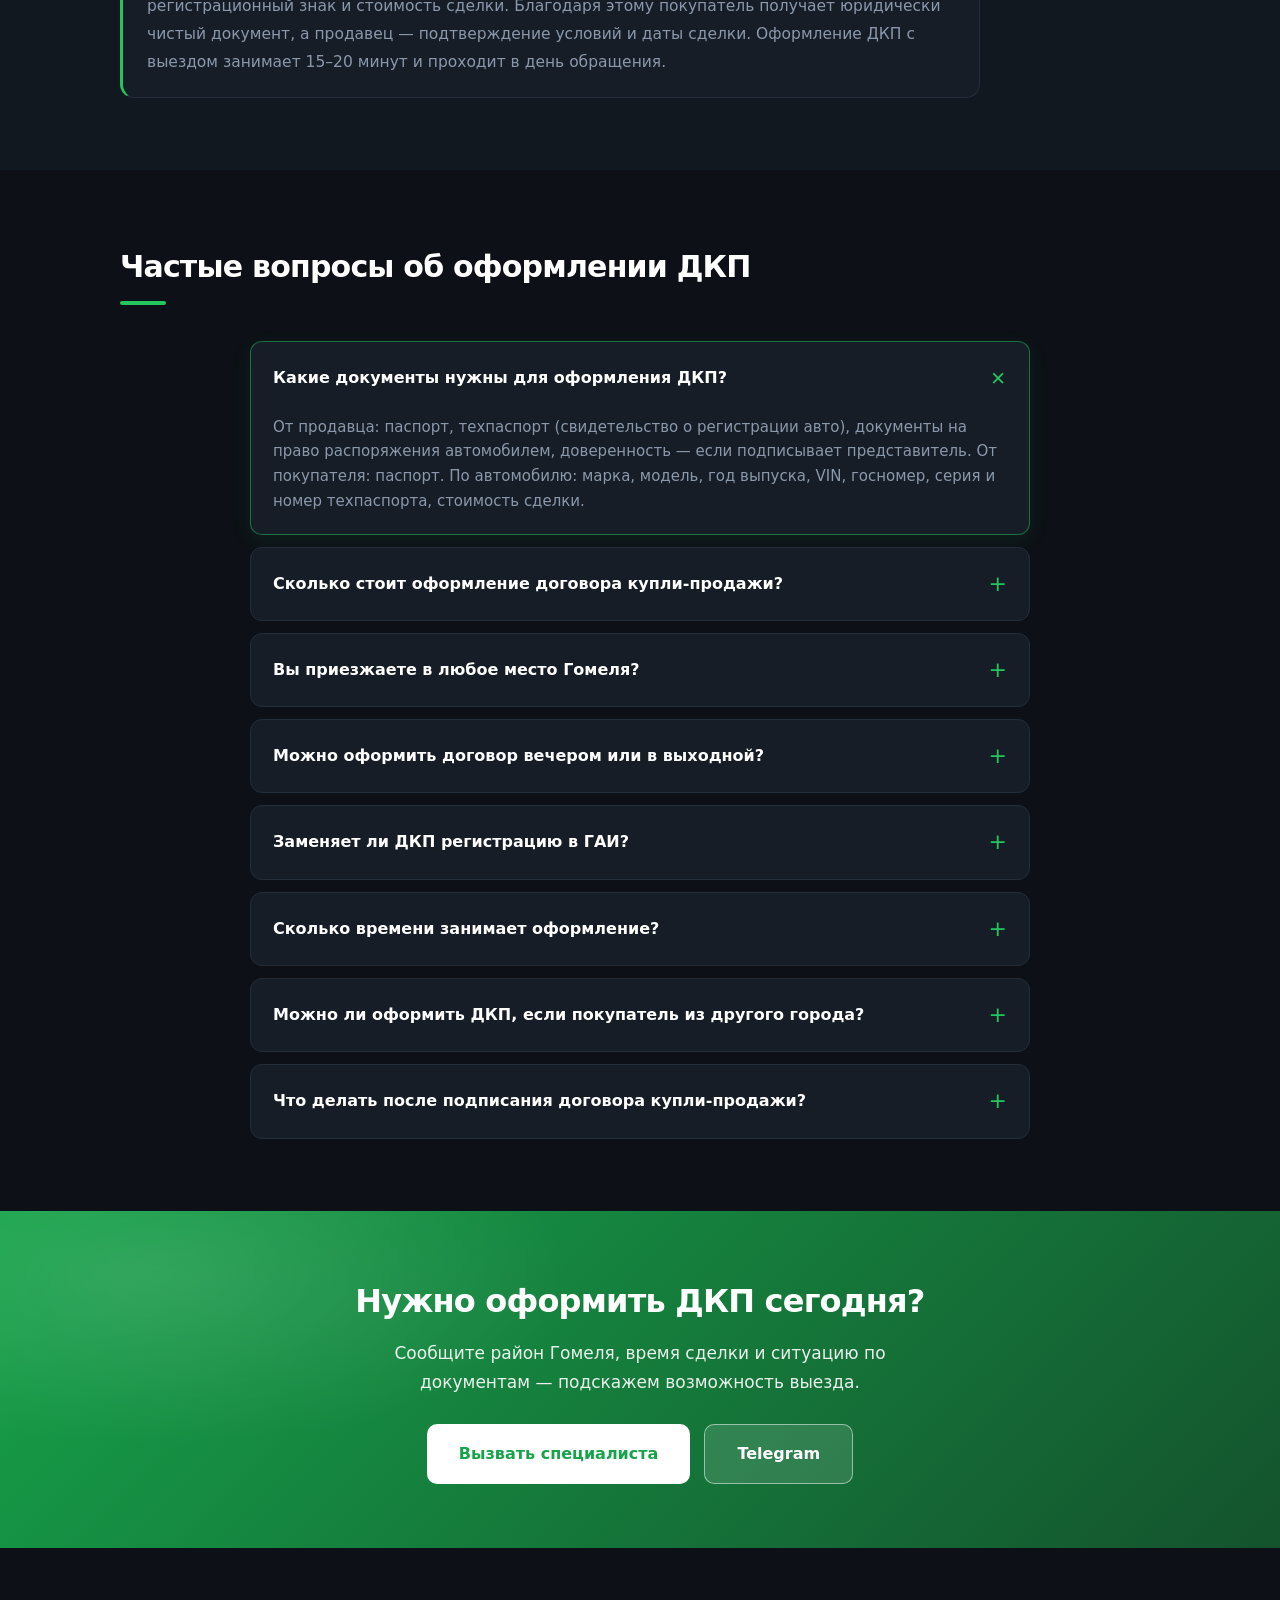
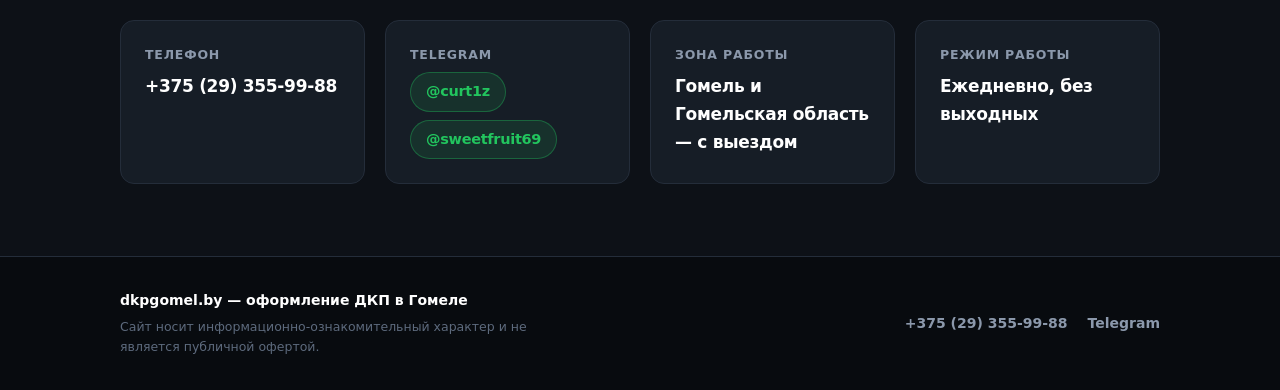
==== commit 22322aa7: "feat: полный переход на dkpgomel.by — SEO, логотип, JSON-LD, og:image, убран адрес стоянки" ====
--- a/index.html
+++ b/index.html
@@ -7,14 +7,14 @@
     <meta name="description" content="Оформление договора купли-продажи авто в Гомеле с выездом. Проверка документов, VIN и данных сторон. Оформление в день обращения.">
     <meta name="keywords" content="ДКП Гомель, договор купли-продажи авто Гомель, оформить ДКП с выездом, ДКП авто Гомель цена, оформление договора купли-продажи автомобиля Гомель">
     <meta name="robots" content="index, follow">
-    <link rel="icon" href="data:image/svg+xml,%3Csvg xmlns='http://www.w3.org/2000/svg' viewBox='0 0 32 32'%3E%3Crect width='32' height='32' rx='7' fill='%2316a34a'/%3E%3Ctext x='16' y='22' font-size='18' font-weight='800' font-family='Arial' fill='%23fff' text-anchor='middle'%3EP%3C/text%3E%3C/svg%3E">
-    <link rel="canonical" href="https://podboravto.by/">
+    <link rel="icon" href="data:image/svg+xml,%3Csvg xmlns='http://www.w3.org/2000/svg' viewBox='0 0 32 32'%3E%3Crect width='32' height='32' rx='7' fill='%2316a34a'/%3E%3Ctext x='16' y='22' font-size='18' font-weight='800' font-family='Arial' fill='%23fff' text-anchor='middle'%3E%D%3C/text%3E%3C/svg%3E">
+    <link rel="canonical" href="https://dkpgomel.by/">
     <meta property="og:type" content="website">
     <meta property="og:title" content="Оформление ДКП авто в Гомеле с выездом">
     <meta property="og:description" content="Договор купли-продажи авто в Гомеле: выезд, проверка документов и VIN, оформление в день обращения.">
-    <meta property="og:url" content="https://podboravto.by/">
+    <meta property="og:url" content="https://dkpgomel.by/">
     <meta property="og:locale" content="ru_BY">
-    <meta property="og:image" content="https://podboravto.by/img/og.jpg">
+    <meta property="og:image" content="https://dkpgomel.by/img/og.jpg">
     <meta property="og:image:width" content="1200">
     <meta property="og:image:height" content="630">
     <link rel="stylesheet" href="css/style.css">
@@ -22,13 +22,12 @@
     {
         "@context": "https://schema.org",
         "@type": "LocalBusiness",
-        "name": "Podboravto",
+        "name": "ДКП Гомель — оформление договоров купли-продажи авто",
         "description": "Оформление договора купли-продажи авто (ДКП) в Гомеле с выездом к клиенту.",
-        "url": "https://podboravto.by/",
+        "url": "https://dkpgomel.by/",
         "telephone": "+375293559988",
         "address": {
             "@type": "PostalAddress",
-            "streetAddress": "ул. Кирова, 151",
             "addressLocality": "Гомель",
             "addressRegion": "Гомельская область",
             "addressCountry": "BY"
@@ -39,8 +38,7 @@
             "dayOfWeek": ["Monday","Tuesday","Wednesday","Thursday","Friday","Saturday","Sunday"],
             "opens": "00:00",
             "closes": "23:59"
-        },
-        "priceRange": "$$"
+        }
     }
     </script>
     <script type="application/ld+json">
@@ -122,7 +120,7 @@
         <div class="container header-inner">
             <a href="./" class="logo">
                 <span class="logo-mark">P</span>
-                <span class="logo-text">podboravto<span class="logo-tld">.by</span></span>
+                <span class="logo-text">dkpgomel<span class="logo-tld">.by</span></span>
             </a>
             <nav aria-label="Главное меню">
                 <ul class="nav" id="nav">
@@ -401,8 +399,8 @@
                     </div>
                 </div>
                 <div class="contact">
-                    <span class="contact-label">Адрес</span>
-                    <span class="contact-value">г. Гомель, ул. Кирова, 151</span>
+                    <span class="contact-label">Зона работы</span>
+                    <span class="contact-value">Гомель и Гомельская область — с выездом</span>
                 </div>
                 <div class="contact">
                     <span class="contact-label">Режим работы</span>
@@ -416,7 +414,7 @@
     <footer class="footer">
         <div class="container footer-inner">
             <div>
-                <div class="footer-brand">podboravto.by — оформление ДКП в Гомеле</div>
+                <div class="footer-brand">dkpgomel.by — оформление ДКП в Гомеле</div>
                 <p class="footer-note">Сайт носит информационно-ознакомительный характер и не является публичной офертой.</p>
             </div>
             <div class="footer-links">
--- a/css/style.css
+++ b/css/style.css
@@ -1,4 +1,4 @@
-/* podboravto.by — landing
+/* dkpgomel.by — landing
    Dark theme · amber accent
    ------------------------------------------------- */
 
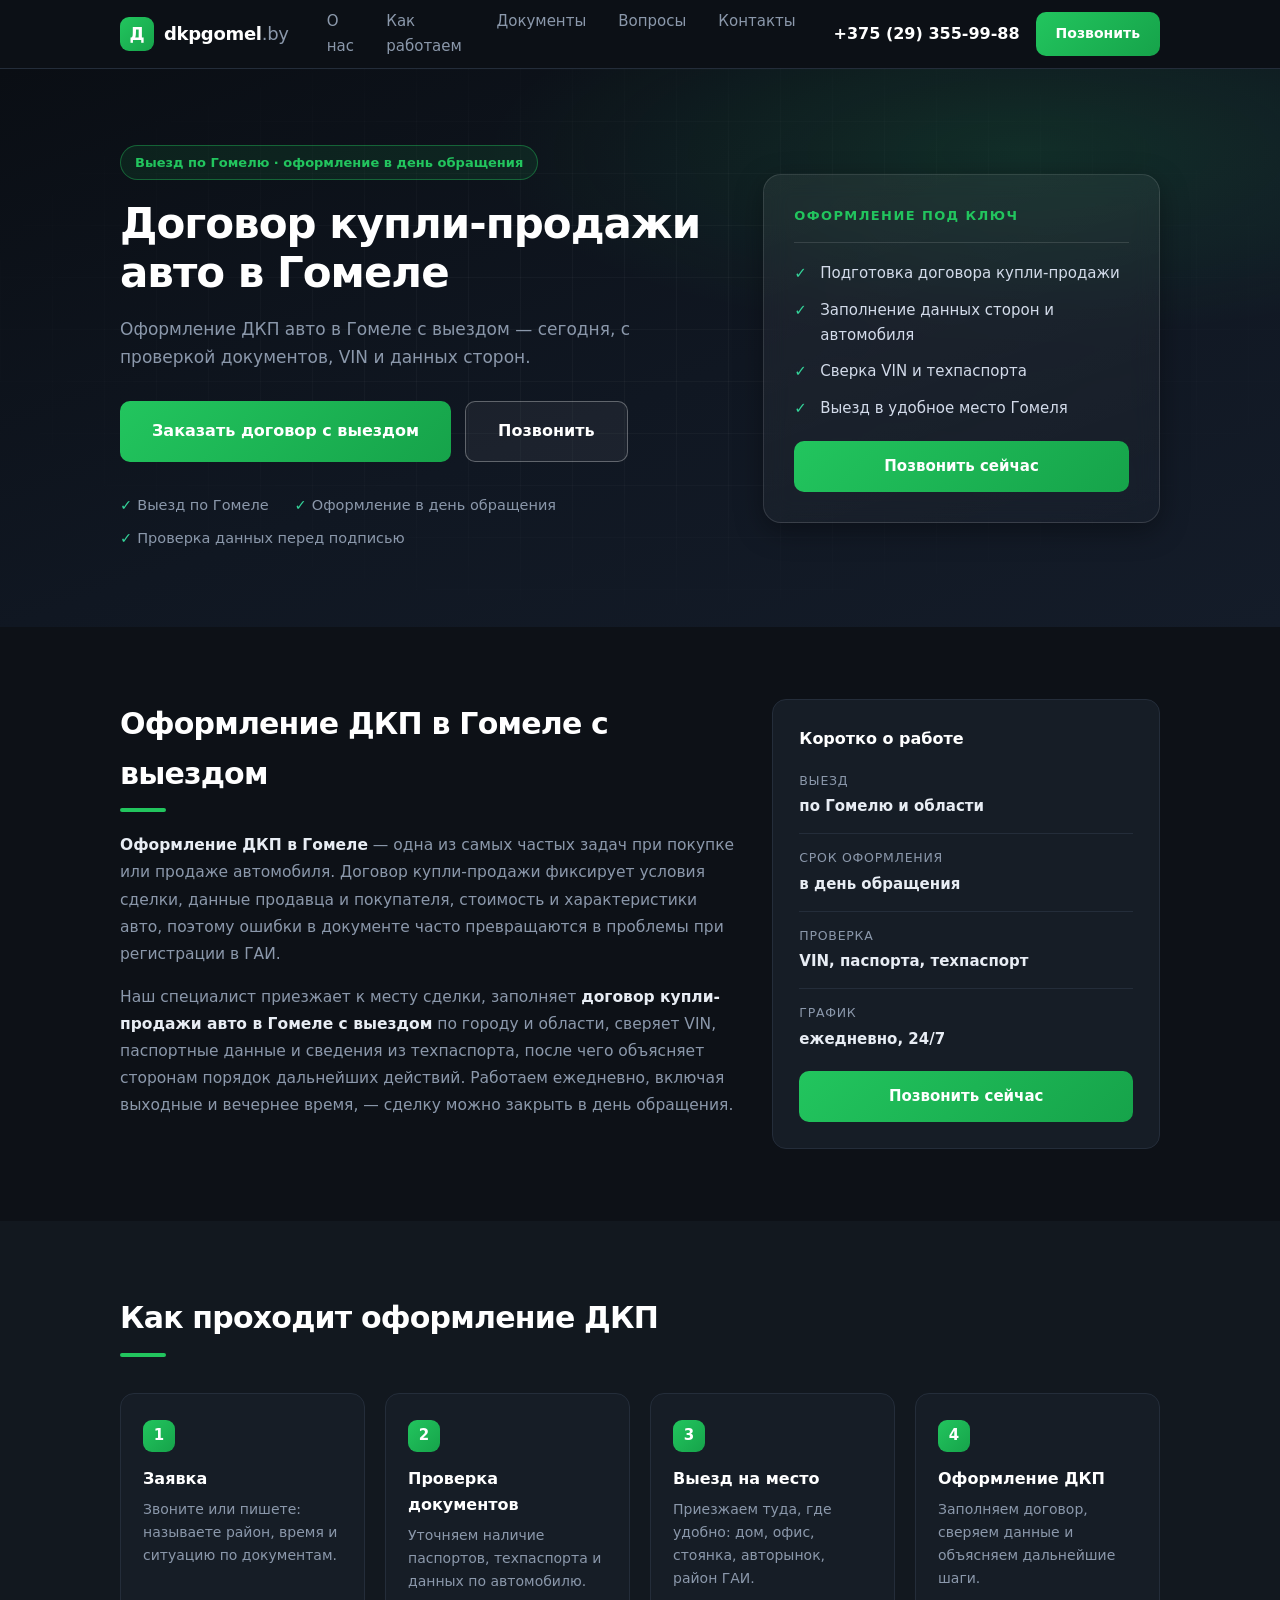
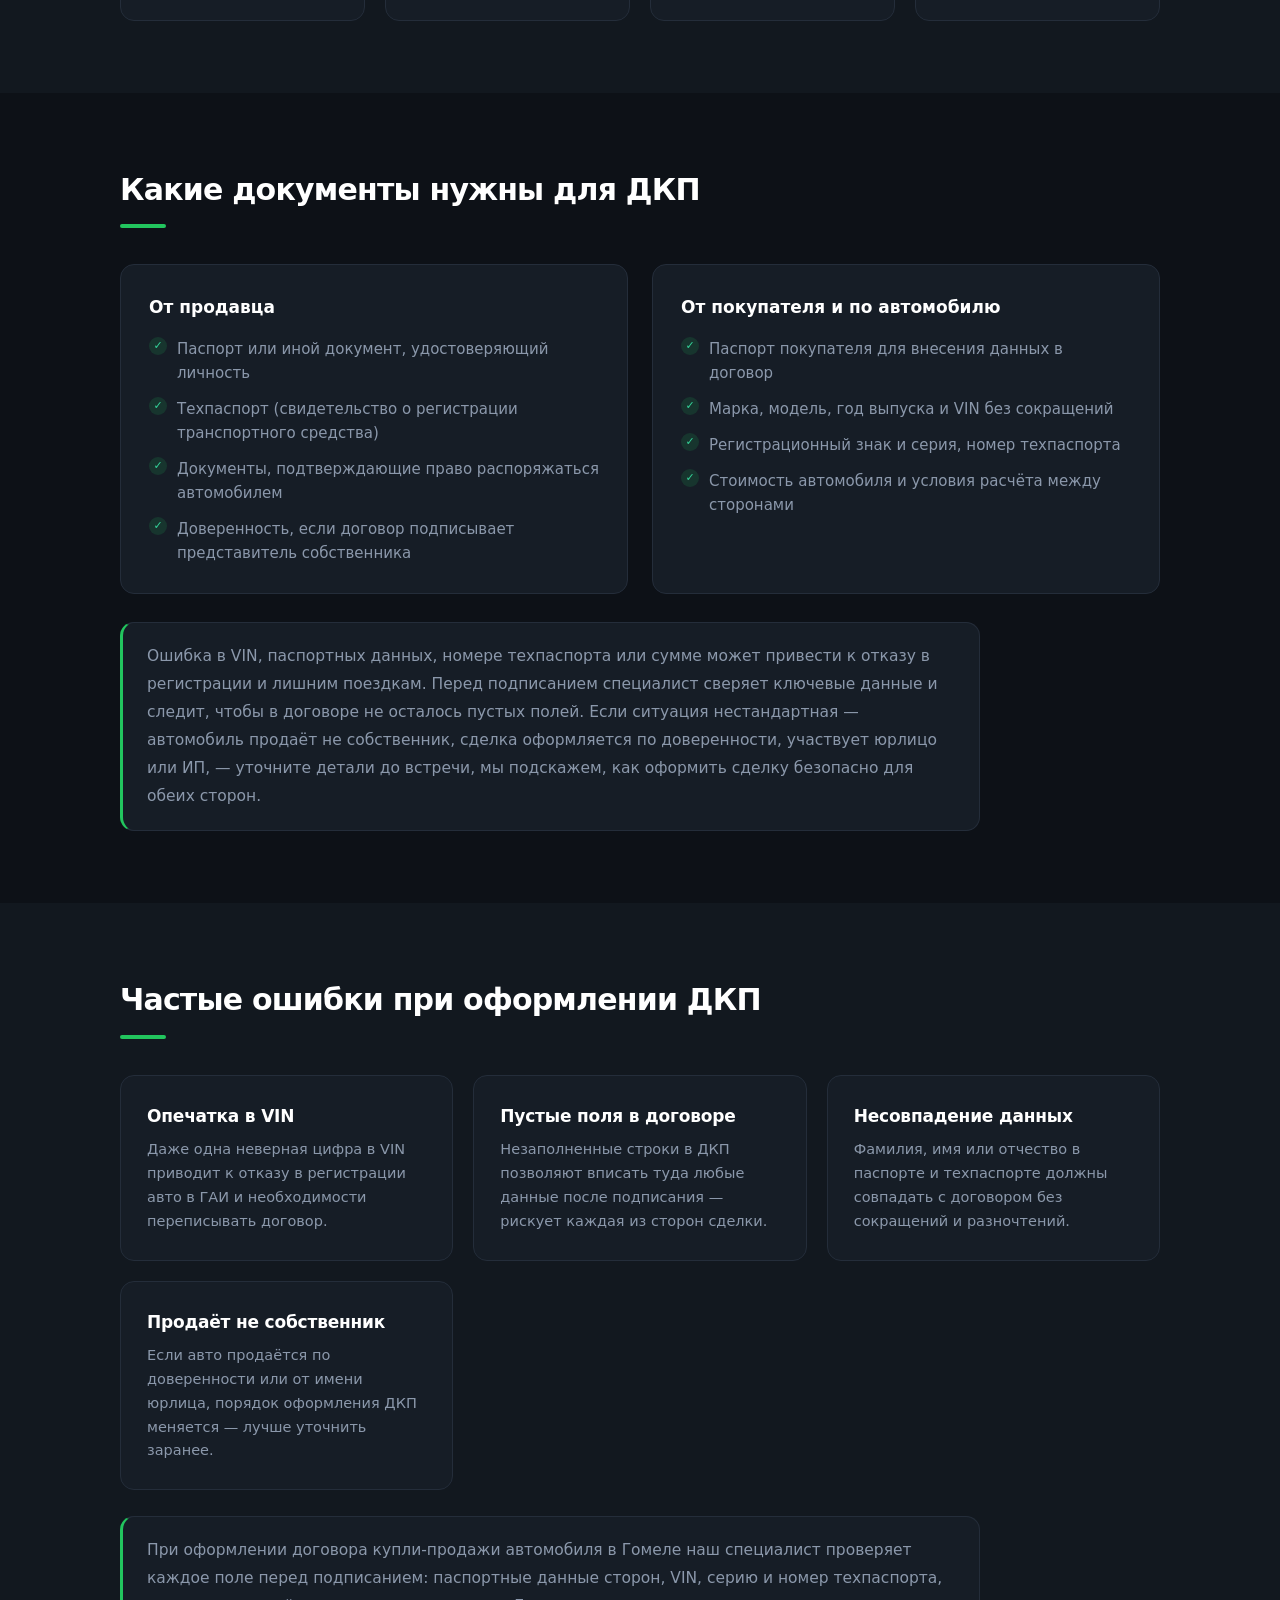
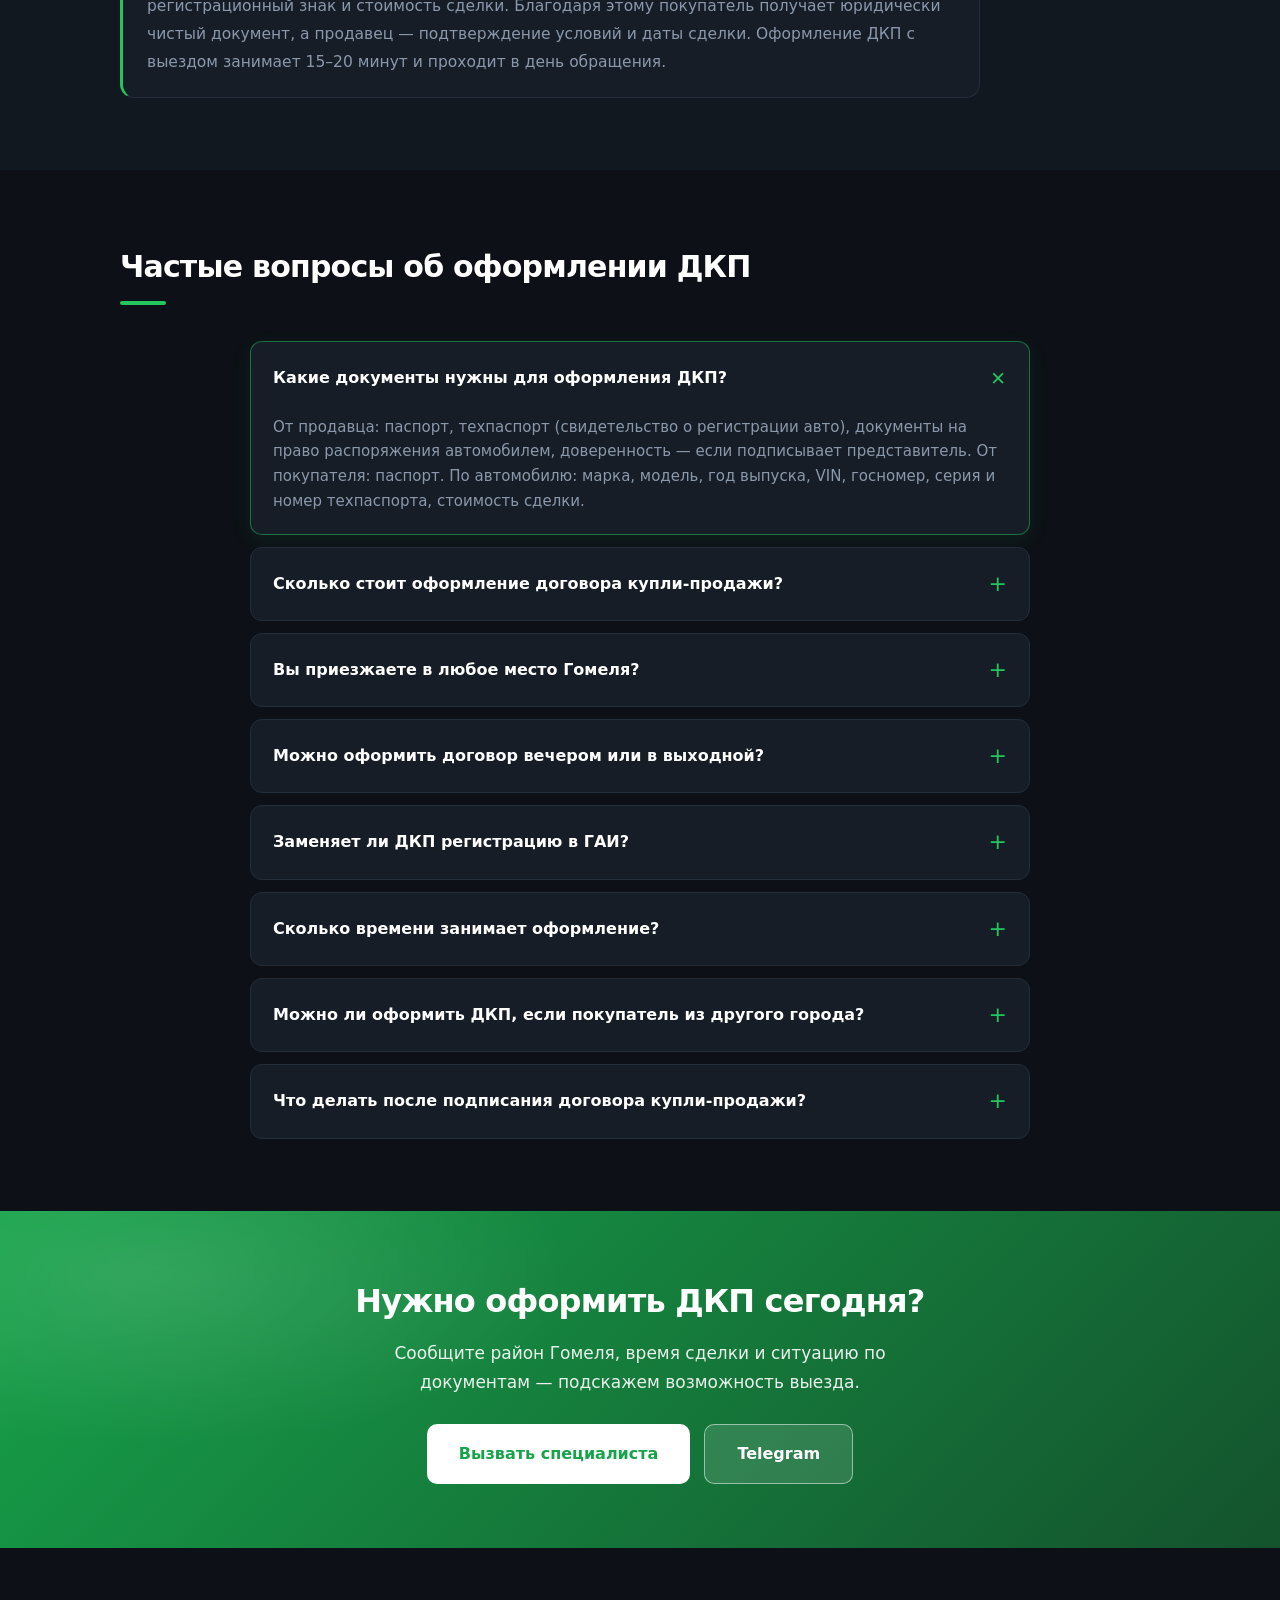
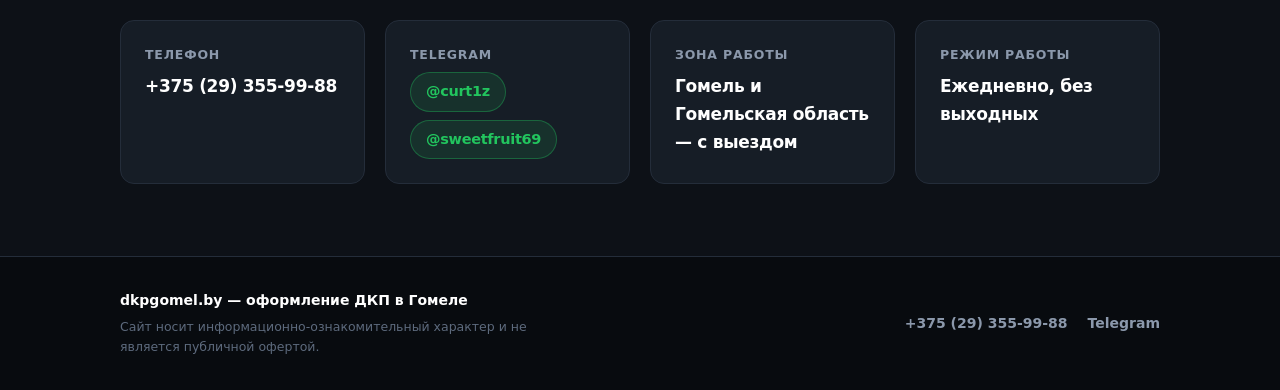
==== commit d059a1be: "fix: логотип P -> Д (буква от dkpgomel)" ====
--- a/index.html
+++ b/index.html
@@ -119,7 +119,7 @@
     <header class="header">
         <div class="container header-inner">
             <a href="./" class="logo">
-                <span class="logo-mark">P</span>
+                <span class="logo-mark">Д</span>
                 <span class="logo-text">dkpgomel<span class="logo-tld">.by</span></span>
             </a>
             <nav aria-label="Главное меню">
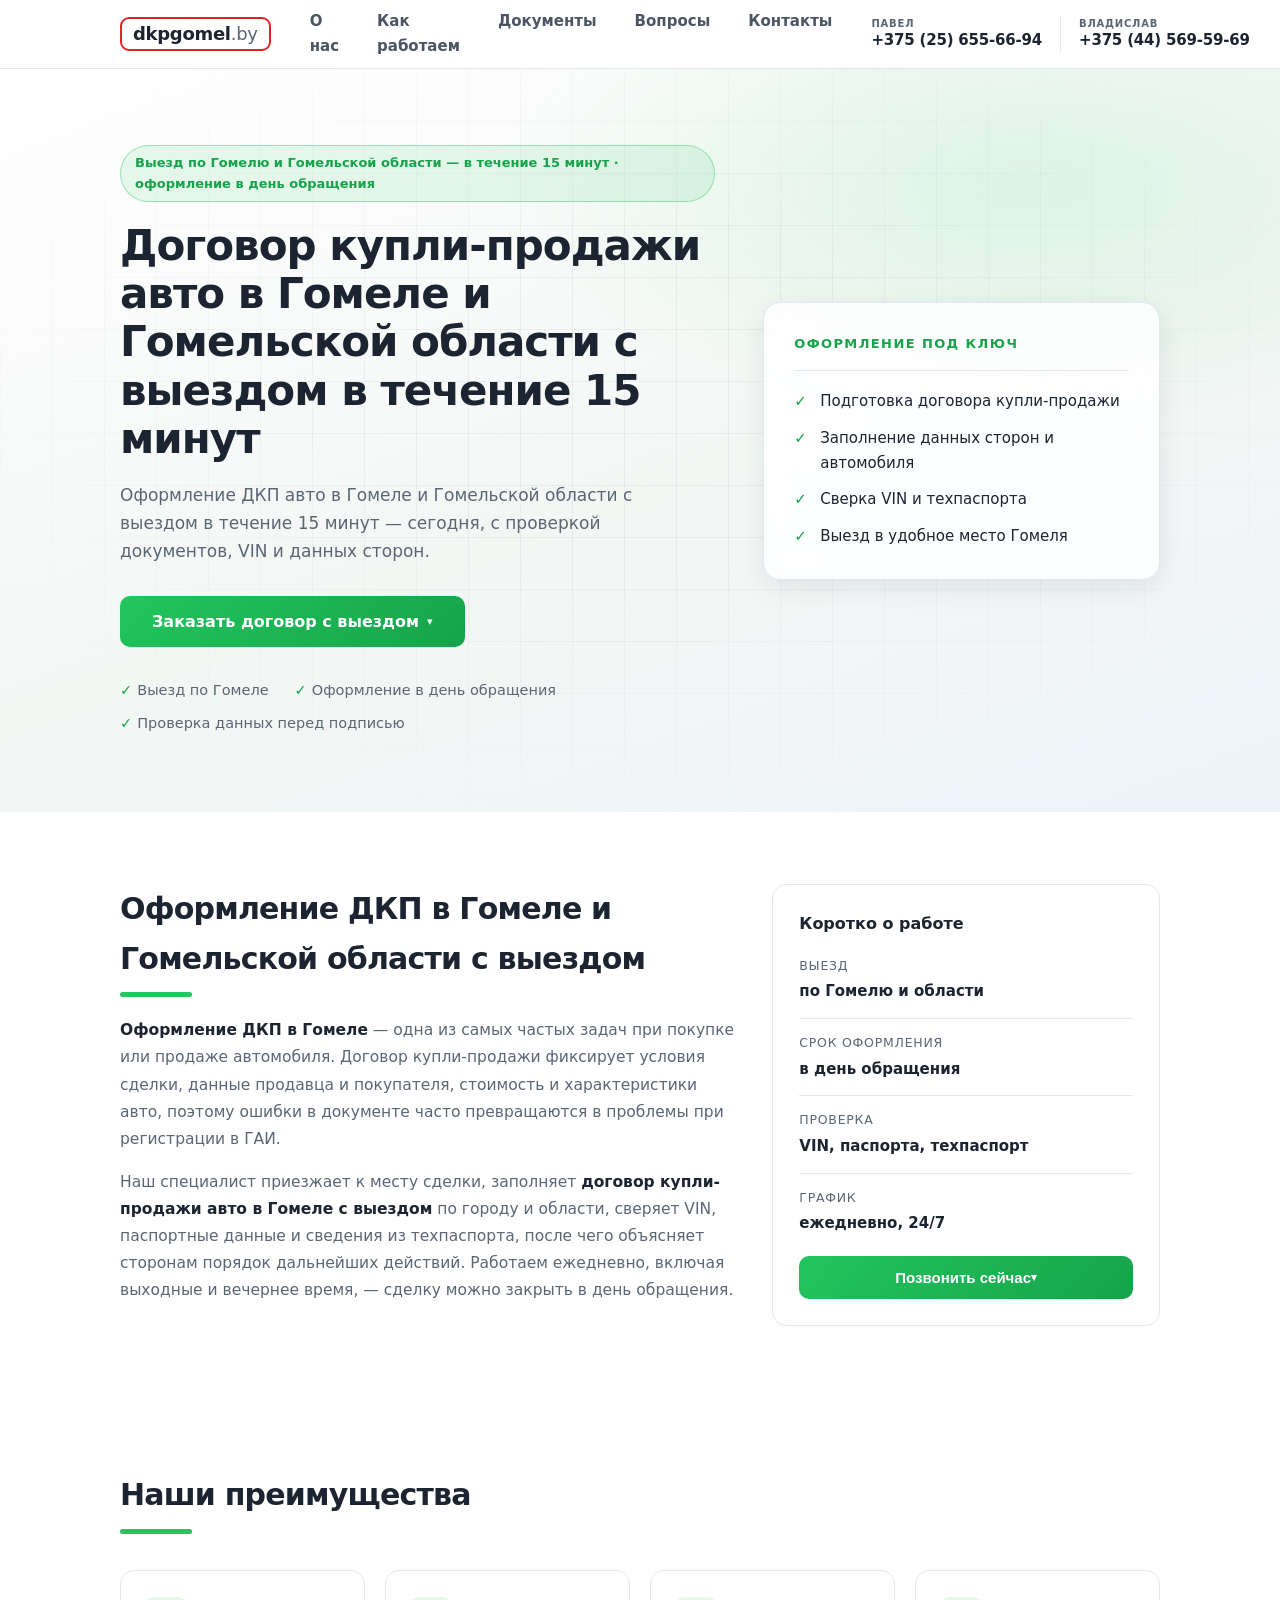
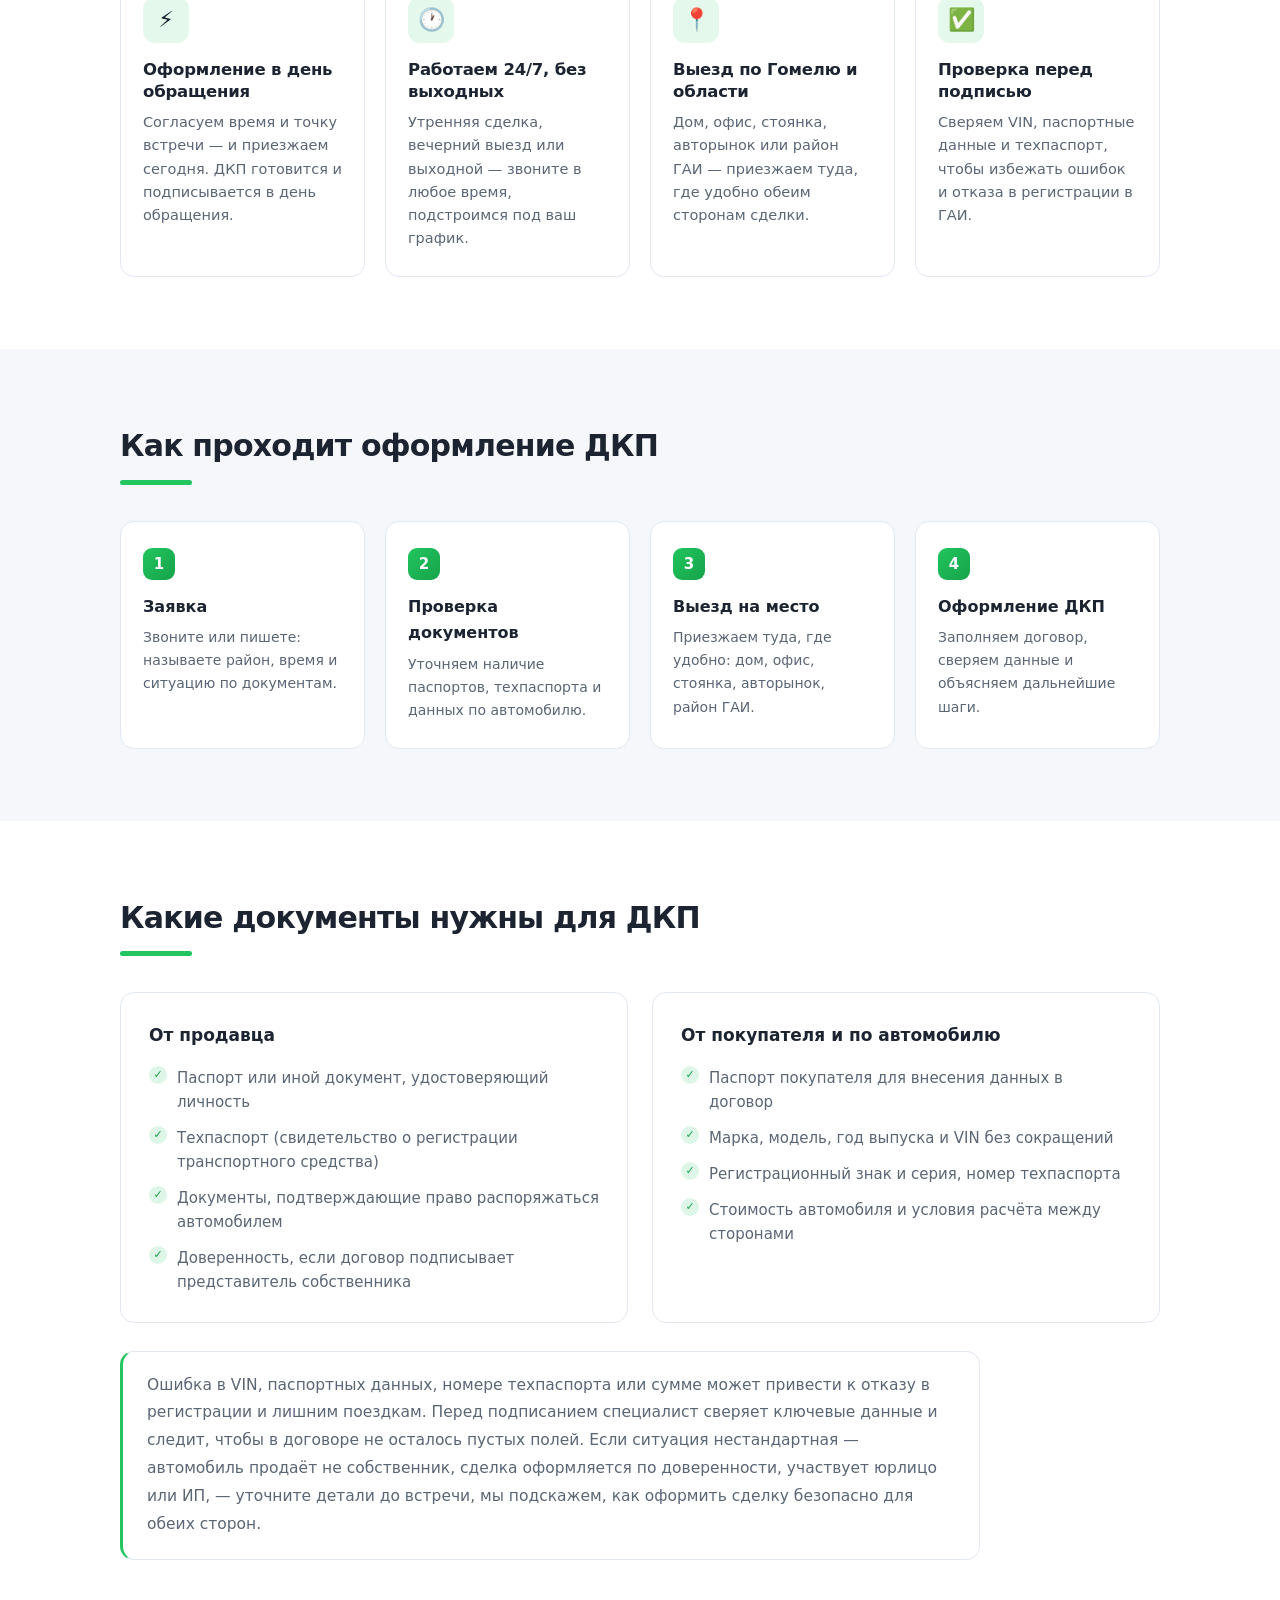
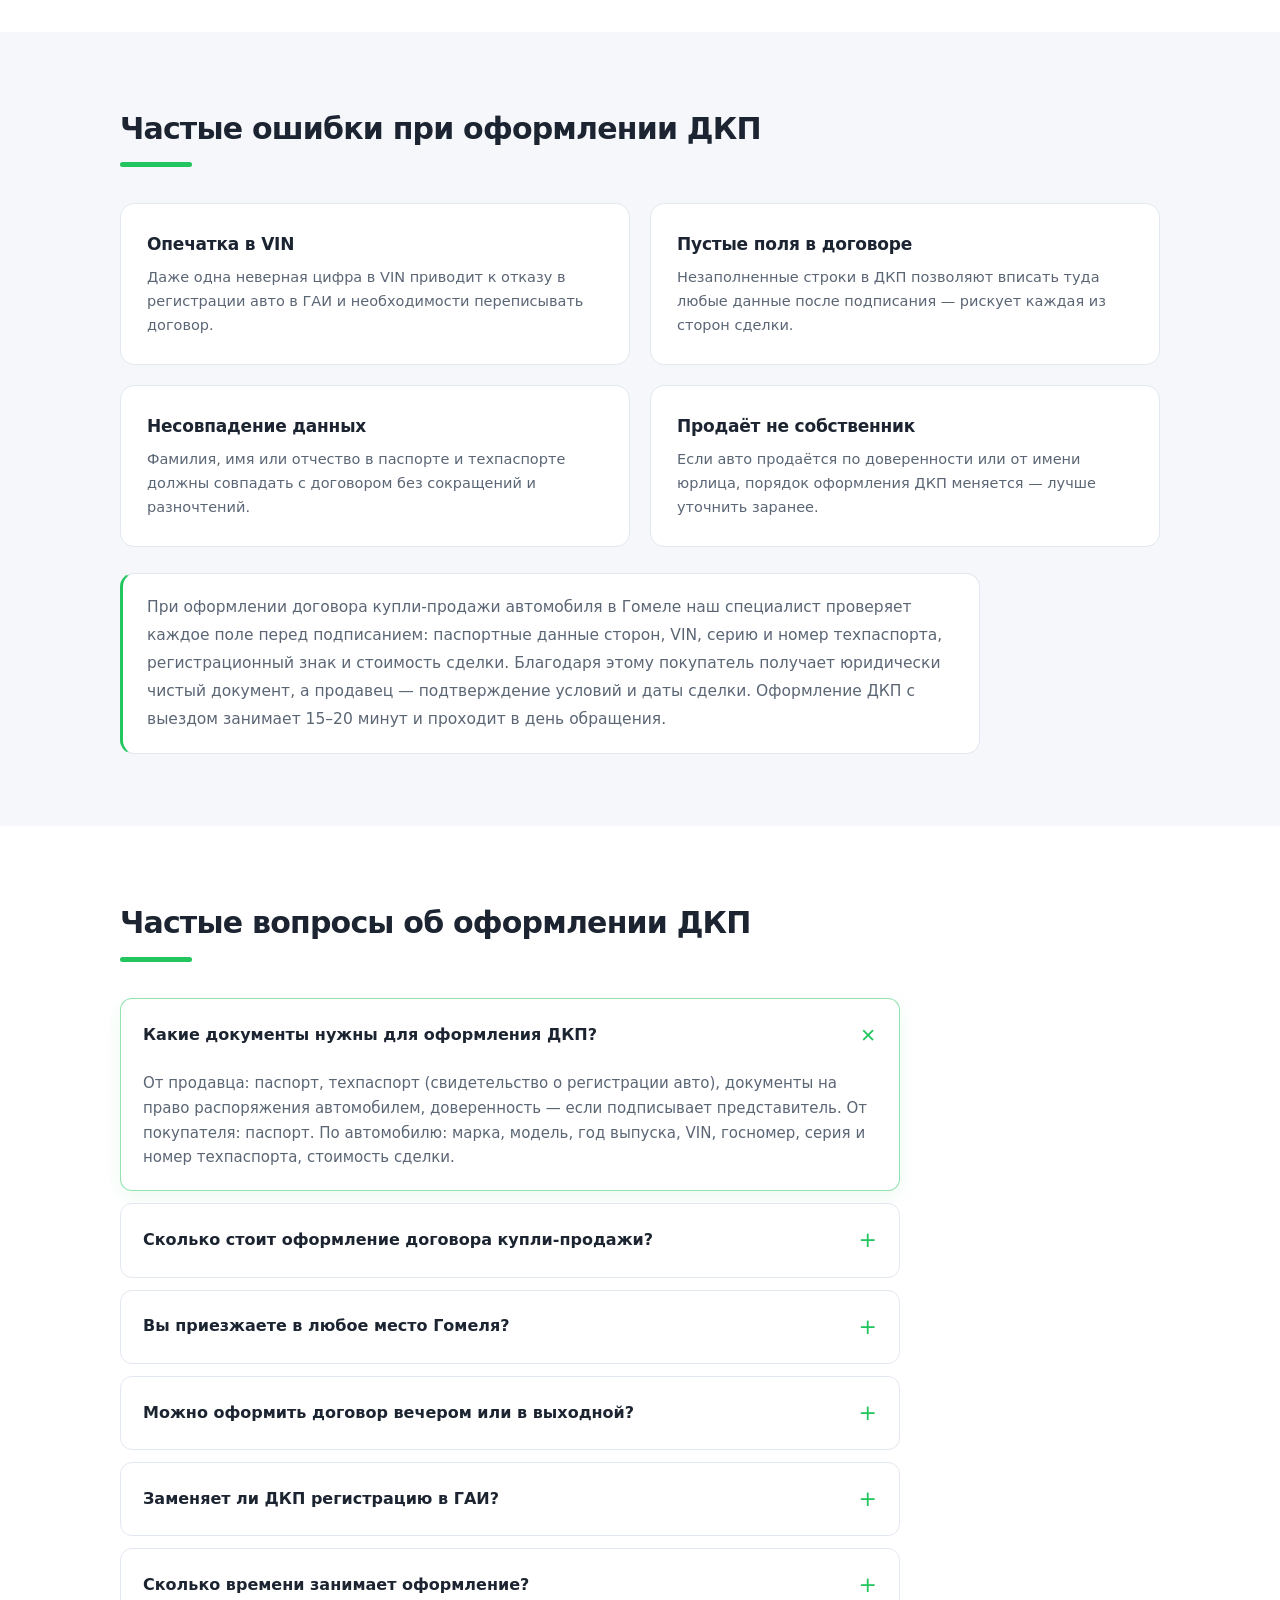
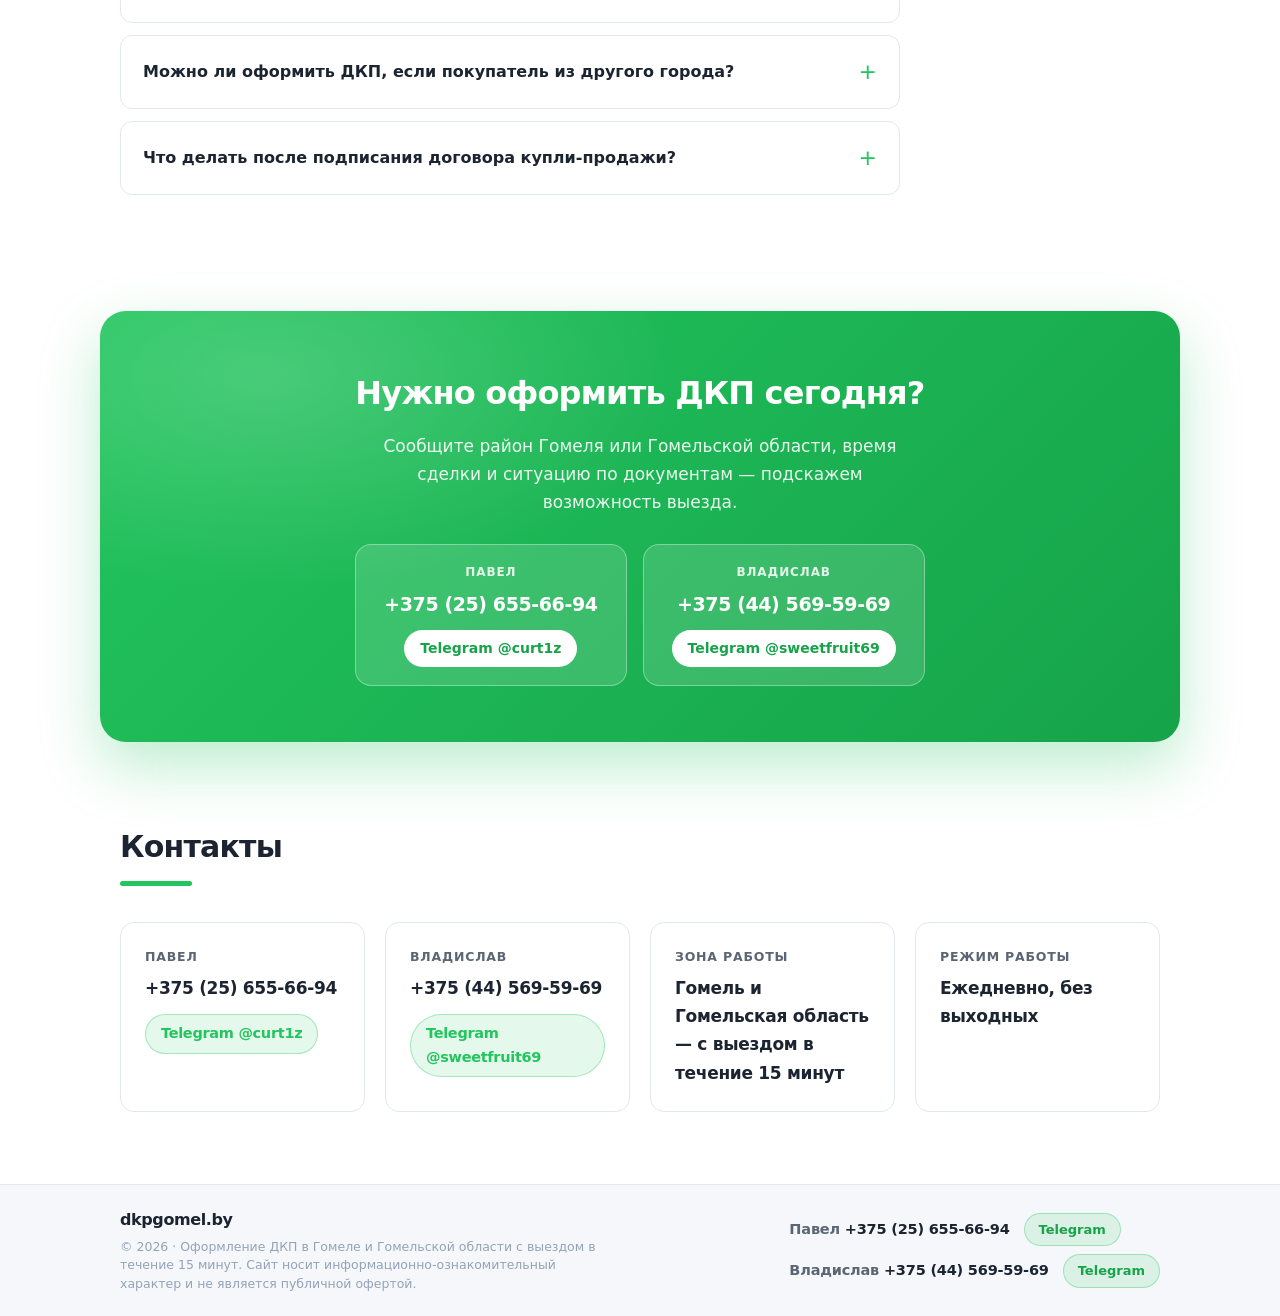
==== commit d5bdee4d: "feat: тексты Гомельская область + выезд 15 мин, фавикон, JSON-LD, верификационные файлы" ====
--- a/index.html
+++ b/index.html
@@ -4,35 +4,40 @@
     <meta charset="UTF-8">
     <meta name="viewport" content="width=device-width, initial-scale=1.0">
     <title>ДКП Гомель — оформление договора купли-продажи авто с выездом</title>
-    <meta name="description" content="Оформление договора купли-продажи авто в Гомеле с выездом. Проверка документов, VIN и данных сторон. Оформление в день обращения.">
-    <meta name="keywords" content="ДКП Гомель, договор купли-продажи авто Гомель, оформить ДКП с выездом, ДКП авто Гомель цена, оформление договора купли-продажи автомобиля Гомель">
+    <meta name="description" content="Оформление ДКП в Гомеле и Гомельской области, выезд в течение 15 минут. Проверка документов, VIN и данных сторон. Оформление в день обращения.">
+    <meta name="keywords" content="ДКП Гомель, договор купли-продажи авто Гомель, ДКП Гомельская область, оформить ДКП с выездом, ДКП авто Гомель цена, оформление договора купли-продажи автомобиля Гомель">
     <meta name="robots" content="index, follow">
-    <link rel="icon" href="data:image/svg+xml,%3Csvg xmlns='http://www.w3.org/2000/svg' viewBox='0 0 32 32'%3E%3Crect width='32' height='32' rx='7' fill='%2316a34a'/%3E%3Ctext x='16' y='22' font-size='18' font-weight='800' font-family='Arial' fill='%23fff' text-anchor='middle'%3E%D%3C/text%3E%3C/svg%3E">
+    <link rel="icon" href="favicon.ico" sizes="48x48">
+    <link rel="icon" type="image/png" sizes="192x192" href="favicon.png">
+    <link rel="apple-touch-icon" href="favicon.png">
     <link rel="canonical" href="https://dkpgomel.by/">
     <meta property="og:type" content="website">
     <meta property="og:title" content="Оформление ДКП авто в Гомеле с выездом">
-    <meta property="og:description" content="Договор купли-продажи авто в Гомеле: выезд, проверка документов и VIN, оформление в день обращения.">
+    <meta property="og:description" content="Договор купли-продажи авто в Гомеле и области: выезд в течение 15 минут, проверка документов и VIN, оформление в день обращения.">
     <meta property="og:url" content="https://dkpgomel.by/">
     <meta property="og:locale" content="ru_BY">
     <meta property="og:image" content="https://dkpgomel.by/img/og.jpg">
     <meta property="og:image:width" content="1200">
     <meta property="og:image:height" content="630">
-    <link rel="stylesheet" href="css/style.css">
+    <link rel="stylesheet" href="css/style.css?v=6">
     <script type="application/ld+json">
     {
         "@context": "https://schema.org",
         "@type": "LocalBusiness",
         "name": "ДКП Гомель — оформление договоров купли-продажи авто",
-        "description": "Оформление договора купли-продажи авто (ДКП) в Гомеле с выездом к клиенту.",
+        "description": "Оформление договора купли-продажи авто (ДКП) в Гомеле и Гомельской области с выездом к клиенту в течение 15 минут.",
         "url": "https://dkpgomel.by/",
-        "telephone": "+375293559988",
+        "alternateName": "DKP Gomel",
+        "image": "https://dkpgomel.by/img/og.jpg",
+        "telephone": ["+375256556694", "+375445695969"],
+        "sameAs": ["https://t.me/curt1z", "https://t.me/sweetfruit69"],
         "address": {
             "@type": "PostalAddress",
             "addressLocality": "Гомель",
             "addressRegion": "Гомельская область",
             "addressCountry": "BY"
         },
-        "areaServed": "Гомель",
+        "areaServed": ["Гомель", "Гомельская область"],
         "openingHoursSpecification": {
             "@type": "OpeningHoursSpecification",
             "dayOfWeek": ["Monday","Tuesday","Wednesday","Thursday","Friday","Saturday","Sunday"],
@@ -91,7 +96,7 @@
                 "name": "Сколько времени занимает оформление ДКП?",
                 "acceptedAnswer": {
                     "@type": "Answer",
-                    "text": "Заполнение договора занимает 15-20 минут. При выездном оформлении специалист приезжает к согласованной точке Гомеля, заполняет ДКП и сверяет данные с документами — стороны подписывают договор на месте, в день обращения."
+                    "text": "Заполнение договора занимает 15-20 минут. При выездном оформлении специалист приезжает к согласованной точке в Гомеле или Гомельской области в течение 15 минут, заполняет ДКП и сверяет данные с документами — стороны подписывают договор на месте, в день обращения."
                 }
             },
             {
@@ -113,13 +118,46 @@
         ]
     }
     </script>
+    <!-- Google tag (gtag.js) — Google Analytics, ID G-2REVHB39YV -->
+    <script async src="https://www.googletagmanager.com/gtag/js?id=G-2REVHB39YV"></script>
+    <script>
+        window.dataLayer = window.dataLayer || [];
+        function gtag(){dataLayer.push(arguments);}
+        gtag('js', new Date());
+        gtag('config', 'G-2REVHB39YV');
+    </script>
+    <!-- Яндекс.Метрика — счётчик 114259651 -->
+    <script type="text/javascript">
+        (function(m,e,t,r,i,k,a){m[i]=m[i]||function(){(m[i].a=m[i].a||[]).push(arguments)};
+        m[i].l=1*new Date();
+        for (var j = 0; j < document.scripts.length; j++) {if (document.scripts[j].src === r) { return; }}
+        k=e.createElement(t),a=e.getElementsByTagName(t)[0],k.async=1,k.src=r,a.parentNode.insertBefore(k,a)})
+        (window, document, 'script', 'https://mc.yandex.ru/metrika/tag.js', 'ym');
+
+        ym(114259651, 'init', {clickmap:true, trackLinks:true, accurateTrackBounce:true, webvisor:true});
+    </script>
+    <noscript><div><img src="https://mc.yandex.ru/watch/114259651" style="position:absolute; left:-9999px;" alt="" /></div></noscript>
+    <!-- Цели аналитики: клик по телефону (call) и по Telegram (telegram) -->
+    <script>
+        document.addEventListener('click', function (e) {
+            var a = e.target && e.target.closest ? e.target.closest('a') : null;
+            if (!a) return;
+            var href = a.getAttribute('href') || '';
+            if (href.indexOf('tel:') === 0) {
+                if (typeof ym === 'function') ym(114259651, 'reachGoal', 'call');
+                if (typeof gtag === 'function') gtag('event', 'call');
+            } else if (href.indexOf('https://t.me/') === 0) {
+                if (typeof ym === 'function') ym(114259651, 'reachGoal', 'telegram');
+                if (typeof gtag === 'function') gtag('event', 'telegram');
+            }
+        });
+    </script>
 </head>
 <body>
 
     <header class="header">
         <div class="container header-inner">
             <a href="./" class="logo">
-                <span class="logo-mark">Д</span>
                 <span class="logo-text">dkpgomel<span class="logo-tld">.by</span></span>
             </a>
             <nav aria-label="Главное меню">
@@ -131,9 +169,15 @@
                     <li><a href="#contacts">Контакты</a></li>
                 </ul>
             </nav>
-            <div class="header-contact">
-                <a class="header-tel" href="tel:+375293559988">+375 (29) 355-99-88</a>
-                <a class="btn btn-sm" href="tel:+375293559988">Позвонить</a>
+            <div class="header-nums">
+                <a class="header-num" href="tel:+375256556694">
+                    <span class="header-num-name">Павел</span>
+                    <span class="header-num-val">+375 (25) 655-66-94</span>
+                </a>
+                <a class="header-num" href="tel:+375445695969">
+                    <span class="header-num-name">Владислав</span>
+                    <span class="header-num-val">+375 (44) 569-59-69</span>
+                </a>
             </div>
             <button class="burger" id="burger" aria-label="Открыть меню" aria-expanded="false">
                 <span></span><span></span><span></span>
@@ -146,15 +190,34 @@
         <section class="hero">
             <div class="container hero-grid">
                 <div class="hero-copy">
-                    <p class="hero-tag">Выезд по Гомелю · оформление в день обращения</p>
-                    <h1>Договор купли-продажи авто в Гомеле</h1>
+                    <p class="hero-tag">Выезд по Гомелю и Гомельской области — в течение 15 минут · оформление в день обращения</p>
+                    <h1>Договор купли-продажи авто в Гомеле и Гомельской области с выездом в течение 15 минут</h1>
                     <p class="hero-lead">
-                        Оформление ДКП авто в Гомеле с выездом — сегодня, с проверкой документов,
+                        Оформление ДКП авто в Гомеле и Гомельской области с выездом в течение 15 минут — сегодня, с проверкой документов,
                         VIN и данных сторон.
                     </p>
                     <div class="hero-actions">
-                        <a class="btn btn-lg" href="tel:+375293559988">Заказать договор с выездом</a>
-                        <a class="btn btn-lg btn-ghost" href="tel:+375293559988">Позвонить</a>
+                        <div class="hero-cta drop-box" id="heroCta">
+                            <button class="btn btn-lg hero-cta-btn" type="button" aria-expanded="false" aria-controls="heroCtaDrop">
+                                Заказать договор с выездом <span class="chev" aria-hidden="true">▾</span>
+                            </button>
+                            <div class="drop-panel hero-cta-drop" id="heroCtaDrop">
+                                <div class="drop-row">
+                                    <a class="drop-main" href="tel:+375256556694">
+                                        <span class="drop-name">Павел</span>
+                                        <span class="drop-num">+375 (25) 655-66-94</span>
+                                    </a>
+                                    <a class="drop-tg" href="https://t.me/curt1z" target="_blank" rel="noopener">Telegram</a>
+                                </div>
+                                <div class="drop-row">
+                                    <a class="drop-main" href="tel:+375445695969">
+                                        <span class="drop-name">Владислав</span>
+                                        <span class="drop-num">+375 (44) 569-59-69</span>
+                                    </a>
+                                    <a class="drop-tg" href="https://t.me/sweetfruit69" target="_blank" rel="noopener">Telegram</a>
+                                </div>
+                            </div>
+                        </div>
                     </div>
                     <ul class="hero-points">
                         <li>Выезд по Гомеле</li>
@@ -171,7 +234,6 @@
                         <li>Сверка VIN и техпаспорта</li>
                         <li>Выезд в удобное место Гомеля</li>
                     </ul>
-                    <a class="btn btn-block" href="tel:+375293559988">Позвонить сейчас</a>
                 </aside>
             </div>
         </section>
@@ -180,7 +242,7 @@
             <div class="container">
                 <div class="about-grid">
                     <div class="about-text">
-                        <h2 class="section-title">Оформление ДКП в Гомеле с выездом</h2>
+                        <h2 class="section-title">Оформление ДКП в Гомеле и Гомельской области с выездом</h2>
                         <p>
                             <strong>Оформление ДКП в Гомеле</strong> — одна из самых частых задач при покупке
                             или продаже автомобиля. Договор купли-продажи фиксирует условия сделки, данные
@@ -203,8 +265,56 @@
                             <li><span>Проверка</span><strong>VIN, паспорта, техпаспорт</strong></li>
                             <li><span>График</span><strong>ежедневно, 24/7</strong></li>
                         </ul>
-                        <a class="btn btn-block" href="tel:+375293559988">Позвонить сейчас</a>
+                        <div class="call-drop drop-box" id="factsDrop">
+                            <button class="btn btn-block call-drop-btn" type="button" aria-expanded="false">
+                                Позвонить сейчас <span class="chev" aria-hidden="true">▾</span>
+                            </button>
+                            <div class="drop-panel call-drop-panel">
+                                <div class="drop-row">
+                                    <a class="drop-main" href="tel:+375256556694">
+                                        <span class="drop-name">Павел</span>
+                                        <span class="drop-num">+375 (25) 655-66-94</span>
+                                    </a>
+                                    <a class="drop-tg" href="https://t.me/curt1z" target="_blank" rel="noopener">Telegram</a>
+                                </div>
+                                <div class="drop-row">
+                                    <a class="drop-main" href="tel:+375445695969">
+                                        <span class="drop-name">Владислав</span>
+                                        <span class="drop-num">+375 (44) 569-59-69</span>
+                                    </a>
+                                    <a class="drop-tg" href="https://t.me/sweetfruit69" target="_blank" rel="noopener">Telegram</a>
+                                </div>
+                            </div>
+                        </div>
                     </aside>
+                </div>
+            </div>
+        </section>
+
+        <section class="section" id="benefits">
+            <div class="container">
+                <h2 class="section-title">Наши преимущества</h2>
+                <div class="benefits">
+                    <article class="benefit">
+                        <span class="benefit-ico" aria-hidden="true">⚡</span>
+                        <h3>Оформление в день обращения</h3>
+                        <p>Согласуем время и точку встречи — и приезжаем сегодня. ДКП готовится и подписывается в день обращения.</p>
+                    </article>
+                    <article class="benefit">
+                        <span class="benefit-ico" aria-hidden="true">🕐</span>
+                        <h3>Работаем 24/7, без выходных</h3>
+                        <p>Утренняя сделка, вечерний выезд или выходной — звоните в любое время, подстроимся под ваш график.</p>
+                    </article>
+                    <article class="benefit">
+                        <span class="benefit-ico" aria-hidden="true">📍</span>
+                        <h3>Выезд по Гомелю и области</h3>
+                        <p>Дом, офис, стоянка, авторынок или район ГАИ — приезжаем туда, где удобно обеим сторонам сделки.</p>
+                    </article>
+                    <article class="benefit">
+                        <span class="benefit-ico" aria-hidden="true">✅</span>
+                        <h3>Проверка перед подписью</h3>
+                        <p>Сверяем VIN, паспортные данные и техпаспорт, чтобы избежать ошибок и отказа в регистрации в ГАИ.</p>
+                    </article>
                 </div>
             </div>
         </section>
@@ -348,7 +458,8 @@
                         <summary>Сколько времени занимает оформление?</summary>
                         <div class="faq-body">
                             Само заполнение договора занимает 15–20 минут. При выездном оформлении специалист
-                            приезжает к согласованной точке Гомеля, заполняет ДКП, сверяет данные с документами —
+                            приезжает к согласованной точке в Гомеле или Гомельской области в течение 15 минут,
+                            заполняет ДКП, сверяет данные с документами —
                             и стороны подписывают договор сразу на месте. Оформление происходит в день обращения.
                         </div>
                     </details>
@@ -377,34 +488,48 @@
         <section class="cta">
             <div class="container cta-inner">
                 <h2>Нужно оформить ДКП сегодня?</h2>
-                <p>Сообщите район Гомеля, время сделки и ситуацию по документам — подскажем возможность выезда.</p>
-                <div class="cta-actions">
-                    <a class="btn btn-lg" href="tel:+375293559988">Вызвать специалиста</a>
-                    <a class="btn btn-lg btn-ghost" href="https://t.me/curt1z" target="_blank" rel="noopener">Telegram</a>
+                <p>Сообщите район Гомеля или Гомельской области, время сделки и ситуацию по документам — подскажем возможность выезда.</p>
+                <div class="cta-contacts">
+                    <div class="cta-contact">
+                        <span class="cta-contact-name">Павел</span>
+                        <a class="cta-contact-num" href="tel:+375256556694">+375 (25) 655-66-94</a>
+                        <a class="cta-contact-tg" href="https://t.me/curt1z" target="_blank" rel="noopener">Telegram @curt1z</a>
+                    </div>
+                    <div class="cta-contact">
+                        <span class="cta-contact-name">Владислав</span>
+                        <a class="cta-contact-num" href="tel:+375445695969">+375 (44) 569-59-69</a>
+                        <a class="cta-contact-tg" href="https://t.me/sweetfruit69" target="_blank" rel="noopener">Telegram @sweetfruit69</a>
+                    </div>
                 </div>
             </div>
         </section>
 
         <section class="section" id="contacts">
-            <div class="container contacts">
-                <div class="contact">
-                    <span class="contact-label">Телефон</span>
-                    <a href="tel:+375293559988">+375 (29) 355-99-88</a>
-                </div>
-                <div class="contact">
-                    <span class="contact-label">Telegram</span>
-                    <div class="contact-tg">
-                        <a href="https://t.me/curt1z" target="_blank" rel="noopener">@curt1z</a>
-                        <a href="https://t.me/sweetfruit69" target="_blank" rel="noopener">@sweetfruit69</a>
-                    </div>
-                </div>
-                <div class="contact">
-                    <span class="contact-label">Зона работы</span>
-                    <span class="contact-value">Гомель и Гомельская область — с выездом</span>
-                </div>
-                <div class="contact">
-                    <span class="contact-label">Режим работы</span>
-                    <span class="contact-value">Ежедневно, без выходных</span>
+            <div class="container">
+                <h2 class="section-title">Контакты</h2>
+                <div class="contacts">
+                    <div class="contact">
+                        <span class="contact-label">Павел</span>
+                        <a class="contact-num" href="tel:+375256556694">+375 (25) 655-66-94</a>
+                        <div class="contact-tg">
+                            <a href="https://t.me/curt1z" target="_blank" rel="noopener">Telegram @curt1z</a>
+                        </div>
+                    </div>
+                    <div class="contact">
+                        <span class="contact-label">Владислав</span>
+                        <a class="contact-num" href="tel:+375445695969">+375 (44) 569-59-69</a>
+                        <div class="contact-tg">
+                            <a href="https://t.me/sweetfruit69" target="_blank" rel="noopener">Telegram @sweetfruit69</a>
+                        </div>
+                    </div>
+                    <div class="contact">
+                        <span class="contact-label">Зона работы</span>
+                        <span class="contact-value">Гомель и Гомельская область — с выездом в течение 15 минут</span>
+                    </div>
+                    <div class="contact">
+                        <span class="contact-label">Режим работы</span>
+                        <span class="contact-value">Ежедневно, без выходных</span>
+                    </div>
                 </div>
             </div>
         </section>
@@ -413,19 +538,43 @@
 
     <footer class="footer">
         <div class="container footer-inner">
-            <div>
-                <div class="footer-brand">dkpgomel.by — оформление ДКП в Гомеле</div>
-                <p class="footer-note">Сайт носит информационно-ознакомительный характер и не является публичной офертой.</p>
-            </div>
-            <div class="footer-links">
-                <a href="tel:+375293559988">+375 (29) 355-99-88</a>
-                <a href="https://t.me/curt1z" target="_blank" rel="noopener">Telegram</a>
+            <div class="footer-about">
+                <div class="footer-brand">dkpgomel.by</div>
+                <p class="footer-note">© 2026 · Оформление ДКП в Гомеле и Гомельской области с выездом в течение 15 минут. Сайт носит информационно-ознакомительный характер и не является публичной офертой.</p>
+            </div>
+            <div class="footer-contacts">
+                <div class="footer-contact">
+                    <a class="footer-num" href="tel:+375256556694"><span>Павел</span> +375 (25) 655-66-94</a>
+                    <a class="footer-tg" href="https://t.me/curt1z" target="_blank" rel="noopener">Telegram</a>
+                </div>
+                <div class="footer-contact">
+                    <a class="footer-num" href="tel:+375445695969"><span>Владислав</span> +375 (44) 569-59-69</a>
+                    <a class="footer-tg" href="https://t.me/sweetfruit69" target="_blank" rel="noopener">Telegram</a>
+                </div>
             </div>
         </div>
     </footer>
 
-    <a class="float-tel" href="tel:+375293559988" aria-label="Позвонить">☎</a>
-
-    <script src="js/main.js"></script>
+    <div class="float-box drop-box" id="floatDrop">
+        <button class="float-tel" type="button" aria-label="Позвонить" aria-expanded="false">☎</button>
+        <div class="drop-panel float-panel">
+            <div class="drop-row">
+                <a class="drop-main" href="tel:+375256556694">
+                    <span class="drop-name">Павел</span>
+                    <span class="drop-num">+375 (25) 655-66-94</span>
+                </a>
+                <a class="drop-tg" href="https://t.me/curt1z" target="_blank" rel="noopener">Telegram</a>
+            </div>
+            <div class="drop-row">
+                <a class="drop-main" href="tel:+375445695969">
+                    <span class="drop-name">Владислав</span>
+                    <span class="drop-num">+375 (44) 569-59-69</span>
+                </a>
+                <a class="drop-tg" href="https://t.me/sweetfruit69" target="_blank" rel="noopener">Telegram</a>
+            </div>
+        </div>
+    </div>
+
+    <script src="js/main.js?v=6"></script>
 </body>
 </html>
--- a/css/style.css
+++ b/css/style.css
@@ -1,20 +1,20 @@
 /* dkpgomel.by — landing
-   Dark theme · amber accent
+   Light theme · green accent
    ------------------------------------------------- */
 
 :root {
     --accent: #22c55e;
     --accent-600: #16a34a;
-    --bg: #0d1117;
-    --bg-2: #12181f;
-    --panel: #161d26;
-    --panel-2: #1a222d;
-    --line: #242d3a;
-    --text: #e8edf4;
-    --muted: #8b98ab;
-    --green: #34d399;
+    --bg: #ffffff;
+    --bg-2: #f5f7fa;
+    --panel: #ffffff;
+    --panel-2: #eef2f7;
+    --line: #e2e8f0;
+    --text: #1b2430;
+    --muted: #5b6675;
+    --green: #16a34a;
     --radius: 14px;
-    --shadow: 0 8px 28px rgba(0, 0, 0, .35);
+    --shadow: 0 8px 28px rgba(17, 24, 39, .08);
     --wrap: 1080px;
 }
 
@@ -76,7 +76,7 @@
 .btn-ghost:hover {
     background: var(--panel);
     box-shadow: none;
-    border-color: #34404f;
+    border-color: #cbd5e1;
 }
 
 /* ---------- header ---------- */
@@ -85,7 +85,7 @@
     position: sticky;
     top: 0;
     z-index: 50;
-    background: rgba(13, 17, 23, .9);
+    background: rgba(255, 255, 255, .92);
     backdrop-filter: blur(10px);
     border-bottom: 1px solid var(--line);
 }
@@ -105,61 +105,241 @@
     font-weight: 700;
     font-size: 18px;
     letter-spacing: -.3px;
-    color: #fff;
-}
-
-.logo-mark {
-    width: 34px;
-    height: 34px;
-    display: grid;
-    place-items: center;
-    background: linear-gradient(135deg, var(--accent), var(--accent-600));
-    color: #fff;
+    color: var(--text);
+}
+
+.logo-tld { color: var(--muted); font-weight: 500; }
+
+.logo-text {
+    display: inline-block;
+    border: 2px solid #dc2626;
     border-radius: 9px;
-    font-size: 17px;
-    font-weight: 800;
-}
-
-.logo-tld { color: var(--muted); font-weight: 500; }
+    padding: 3px 11px;
+    line-height: 1.3;
+}
 
 .nav {
     display: flex;
-    gap: 4px;
+    gap: 8px;
     list-style: none;
     margin-left: auto;
 }
 
 .nav a {
     display: block;
-    padding: 8px 14px;
+    padding: 9px 15px;
     border-radius: 8px;
     text-decoration: none;
     font-size: 15px;
-    font-weight: 500;
-    color: var(--muted);
+    font-weight: 600;
+    color: #4b5563;
     transition: color .2s, background .2s;
 }
 
 .nav a:hover {
-    color: var(--accent);
-    background: rgba(34, 197, 94, .1);
-}
-
-.header-contact {
-    display: flex;
+    color: var(--accent-600);
+    background: rgba(34, 197, 94, .12);
+}
+
+/* ---------- Два номера в шапке ---------- */
+
+.header-nums {
+    display: flex;
+    flex-direction: row;
     align-items: center;
-    gap: 16px;
-}
-
-.header-tel {
-    font-weight: 700;
-    font-size: 16px;
+    flex-shrink: 0;
+}
+
+.header-num {
+    display: flex;
+    flex-direction: column;
+    align-items: flex-start;
+    text-decoration: none;
+    line-height: 1.25;
+    padding: 2px 0;
+}
+
+.header-num + .header-num {
+    border-left: 1px solid var(--line);
+    margin-left: 18px;
+    padding-left: 18px;
+}
+
+.header-num-name {
+    font-size: 10px;
+    font-weight: 700;
+    text-transform: uppercase;
+    letter-spacing: .8px;
+    color: var(--muted);
+}
+
+.header-num-val {
+    font-size: 15px;
+    font-weight: 700;
+    color: var(--text);
+    letter-spacing: -.2px;
+    white-space: nowrap;
+    transition: color .15s;
+}
+
+.header-num:hover .header-num-val { color: var(--accent-600); }
+
+/* ---------- Выпадающие списки контактов ---------- */
+
+.drop-box { position: relative; }
+
+.chev {
+    font-size: 11px;
+    transition: transform .2s;
+}
+
+.drop-box.open .chev { transform: rotate(180deg); }
+
+.hero-cta {
+    display: inline-block;
+}
+
+.hero-cta-btn {
+    display: inline-flex;
+    align-items: center;
+    justify-content: center;
+    gap: 8px;
+    font-family: inherit;
+}
+
+.drop-panel {
+    position: absolute;
+    top: calc(100% + 12px);
+    left: 0;
+    min-width: 360px;
+    background: #fff;
+    border: 1px solid var(--line);
+    border-radius: 14px;
+    box-shadow: 0 18px 44px rgba(17, 24, 39, .16);
+    padding: 8px;
+    opacity: 0;
+    visibility: hidden;
+    transform: translateY(-6px);
+    transition: opacity .18s, transform .18s, visibility .18s;
+    z-index: 80;
+    text-align: left;
+}
+
+.drop-panel::before {
+    content: "";
+    position: absolute;
+    top: -7px;
+    left: 34px;
+    width: 14px;
+    height: 14px;
+    background: #fff;
+    border-left: 1px solid var(--line);
+    border-top: 1px solid var(--line);
+    transform: rotate(45deg);
+    border-radius: 3px 0 0 0;
+}
+
+.drop-box:hover .drop-panel,
+.drop-box.open .drop-panel,
+.drop-box:focus-within .drop-panel {
+    opacity: 1;
+    visibility: visible;
+    transform: none;
+}
+
+.drop-row {
+    display: flex;
+    align-items: center;
+    gap: 6px;
+}
+
+.drop-main {
+    flex: 1;
+    display: flex;
+    align-items: center;
+    justify-content: space-between;
+    gap: 14px;
+    padding: 11px 10px;
+    border-radius: 10px;
+    text-decoration: none;
+    transition: background .15s;
+}
+
+.drop-main:hover { background: #f5f7fa; }
+.drop-main:hover .drop-num { color: var(--accent-600); }
+
+.drop-name {
+    font-size: 13px;
+    font-weight: 600;
+    color: var(--muted);
+}
+
+.drop-num {
+    font-size: 15px;
+    font-weight: 700;
+    color: var(--text);
+    white-space: nowrap;
+    letter-spacing: -.2px;
+    transition: color .15s;
+}
+
+.drop-tg {
+    padding: 8px 12px;
+    border-radius: 9px;
+    background: rgba(34, 197, 94, .12);
+    border: 1px solid rgba(34, 197, 94, .35);
+    color: var(--accent-600);
+    font-size: 13px;
+    font-weight: 700;
     text-decoration: none;
     white-space: nowrap;
-    color: #fff;
-}
-
-.header-tel:hover { color: var(--accent); }
+    transition: background .15s, color .15s, border-color .15s;
+}
+
+.drop-tg:hover {
+    background: var(--accent);
+    border-color: var(--accent);
+    color: #06281a;
+}
+
+/* «Позвонить сейчас» — панель по правому краю карточки, шириной 320 */
+.call-drop-panel {
+    left: auto;
+    right: 0;
+    min-width: 360px;
+}
+
+.call-drop-panel::before {
+    left: auto;
+    right: 34px;
+    margin-left: 0;
+}
+
+/* Плавающая кнопка — панель сверху */
+.float-panel {
+    top: auto;
+    bottom: calc(100% + 12px);
+    left: auto;
+    right: 0;
+}
+
+.float-panel::before {
+    top: auto;
+    bottom: -7px;
+    left: auto;
+    right: 34px;
+    border-left: 0;
+    border-top: 0;
+    border-right: 1px solid var(--line);
+    border-bottom: 1px solid var(--line);
+    border-radius: 0 0 3px 0;
+    transform: rotate(45deg);
+}
+
+@media (max-width: 1240px) {
+    .header-inner { gap: 16px; }
+    .nav a { padding: 9px 11px; }
+}
 
 .burger {
     display: none;
@@ -183,11 +363,10 @@
 .hero {
     position: relative;
     background:
-        radial-gradient(ellipse 70% 55% at 80% 15%, rgba(34, 197, 94, .14) 0%, transparent 60%),
-        linear-gradient(160deg, #0a0e14 0%, #101722 55%, #141c29 100%);
-    color: #fff;
+        radial-gradient(ellipse 70% 55% at 80% 15%, rgba(34, 197, 94, .12) 0%, transparent 60%),
+        linear-gradient(160deg, #ffffff 0%, #f3f7f4 55%, #eef3f9 100%);
+    color: var(--text);
     padding: 76px 0;
-    overflow: hidden;
 }
 
 .hero::after {
@@ -195,8 +374,8 @@
     position: absolute;
     inset: 0;
     background-image:
-        linear-gradient(rgba(255, 255, 255, .03) 1px, transparent 1px),
-        linear-gradient(90deg, rgba(255, 255, 255, .03) 1px, transparent 1px);
+        linear-gradient(rgba(17, 24, 39, .05) 1px, transparent 1px),
+        linear-gradient(90deg, rgba(17, 24, 39, .05) 1px, transparent 1px);
     background-size: 52px 52px;
     mask-image: radial-gradient(ellipse 75% 75% at 50% 45%, #000 25%, transparent 78%);
     -webkit-mask-image: radial-gradient(ellipse 75% 75% at 50% 45%, #000 25%, transparent 78%);
@@ -216,7 +395,7 @@
     display: inline-block;
     font-size: 13px;
     font-weight: 600;
-    color: var(--accent);
+    color: var(--accent-600);
     border: 1px solid rgba(34, 197, 94, .4);
     background: rgba(34, 197, 94, .1);
     padding: 6px 14px;
@@ -247,13 +426,13 @@
 }
 
 .hero .btn-ghost {
-    color: #fff;
-    border-color: rgba(255, 255, 255, .3);
-    background: rgba(255, 255, 255, .05);
+    color: var(--text);
+    border-color: var(--line);
+    background: rgba(255, 255, 255, .7);
 }
 
 .hero .btn-ghost:hover {
-    background: rgba(255, 255, 255, .12);
+    background: rgba(17, 24, 39, .05);
     box-shadow: none;
 }
 
@@ -273,8 +452,8 @@
 }
 
 .hero-card {
-    background: linear-gradient(160deg, rgba(255, 255, 255, .06), rgba(255, 255, 255, .02));
-    border: 1px solid rgba(255, 255, 255, .12);
+    background: rgba(255, 255, 255, .85);
+    border: 1px solid var(--line);
     border-radius: 18px;
     padding: 30px;
     backdrop-filter: blur(12px);
@@ -286,10 +465,10 @@
     font-weight: 700;
     text-transform: uppercase;
     letter-spacing: 1.4px;
-    color: var(--accent);
+    color: var(--accent-600);
     margin-bottom: 18px;
     padding-bottom: 16px;
-    border-bottom: 1px solid rgba(255, 255, 255, .12);
+    border-bottom: 1px solid var(--line);
 }
 
 .hero-list {
@@ -300,7 +479,7 @@
 
 .hero-list li {
     font-size: 15px;
-    color: #d3dbea;
+    color: var(--text);
     padding-left: 26px;
     position: relative;
 }
@@ -323,7 +502,7 @@
     font-weight: 800;
     letter-spacing: -.8px;
     margin-bottom: 36px;
-    color: #fff;
+    color: var(--text);
     position: relative;
     padding-bottom: 14px;
 }
@@ -333,19 +512,19 @@
     position: absolute;
     left: 0;
     bottom: 0;
-    width: 46px;
-    height: 4px;
-    border-radius: 2px;
+    width: 72px;
+    height: 5px;
+    border-radius: 3px;
     background: var(--accent);
 }
 
-.section-alt .section-title { color: #fff; }
+.section-alt .section-title { color: var(--text); }
 
 /* ---------- services ---------- */
 
 .cards {
     display: grid;
-    grid-template-columns: repeat(3, 1fr);
+    grid-template-columns: repeat(2, 1fr);
     gap: 20px;
 }
 
@@ -368,7 +547,7 @@
     font-weight: 700;
     margin-bottom: 8px;
     letter-spacing: -.2px;
-    color: #fff;
+    color: var(--text);
 }
 
 .card p {
@@ -415,7 +594,7 @@
     font-size: 16px;
     font-weight: 700;
     margin-bottom: 6px;
-    color: #fff;
+    color: var(--text);
 }
 
 .step p {
@@ -427,7 +606,7 @@
 
 .faq {
     max-width: 780px;
-    margin: 0 auto;
+    margin: 0;
     display: grid;
     gap: 12px;
 }
@@ -440,7 +619,7 @@
     transition: border-color .2s;
 }
 
-.faq-item:hover { border-color: #34404f; }
+.faq-item:hover { border-color: #cbd5e1; }
 
 .faq-item[open] {
     border-color: rgba(34, 197, 94, .5);
@@ -457,7 +636,7 @@
     justify-content: space-between;
     align-items: center;
     gap: 16px;
-    color: #fff;
+    color: var(--text);
 }
 
 .faq-item summary::-webkit-details-marker { display: none; }
@@ -479,15 +658,71 @@
     color: var(--muted);
 }
 
+/* ---------- benefits ---------- */
+
+.benefits {
+    display: grid;
+    grid-template-columns: repeat(4, 1fr);
+    gap: 20px;
+}
+
+.benefit {
+    background: var(--panel);
+    border: 1px solid var(--line);
+    border-radius: var(--radius);
+    padding: 26px 22px;
+    transition: transform .2s, box-shadow .2s, border-color .2s;
+}
+
+.benefit:hover {
+    transform: translateY(-3px);
+    box-shadow: var(--shadow);
+    border-color: rgba(34, 197, 94, .45);
+}
+
+.benefit-ico {
+    display: grid;
+    place-items: center;
+    width: 46px;
+    height: 46px;
+    border-radius: 12px;
+    background: rgba(34, 197, 94, .12);
+    font-size: 22px;
+    margin-bottom: 16px;
+}
+
+.benefit h3 {
+    font-size: 16.5px;
+    font-weight: 700;
+    color: var(--text);
+    margin-bottom: 8px;
+    letter-spacing: -.2px;
+    line-height: 1.35;
+}
+
+.benefit p {
+    font-size: 14.5px;
+    color: var(--muted);
+    line-height: 1.6;
+}
+
 /* ---------- cta ---------- */
 
 .cta {
+    padding: 44px 0 8px;
+    text-align: center;
+}
+
+.cta-inner {
+    position: relative;
     background:
-        radial-gradient(ellipse 60% 90% at 12% 20%, rgba(255, 255, 255, .12) 0%, transparent 55%),
-        linear-gradient(135deg, var(--accent-600), #14532d);
+        radial-gradient(ellipse 70% 90% at 15% 15%, rgba(255, 255, 255, .18) 0%, transparent 55%),
+        linear-gradient(135deg, #22c55e 0%, #16a34a 100%);
     color: #fff;
-    padding: 64px 0;
-    text-align: center;
+    border-radius: 26px;
+    padding: 56px 40px;
+    overflow: hidden;
+    box-shadow: 0 24px 60px rgba(34, 197, 94, .3);
 }
 
 .cta h2 {
@@ -505,33 +740,63 @@
     font-weight: 500;
 }
 
-.cta-actions {
-    display: flex;
-    gap: 14px;
+.cta-contacts {
+    display: flex;
+    gap: 16px;
     justify-content: center;
     flex-wrap: wrap;
 }
 
-.cta .btn {
+.cta-contact {
+    background: rgba(255, 255, 255, .14);
+    border: 1px solid rgba(255, 255, 255, .35);
+    border-radius: 16px;
+    padding: 18px 28px;
+    min-width: 240px;
+    transition: background .2s, transform .2s;
+}
+
+.cta-contact:hover {
+    background: rgba(255, 255, 255, .2);
+    transform: translateY(-2px);
+}
+
+.cta-contact-name {
+    display: block;
+    font-size: 12px;
+    font-weight: 700;
+    text-transform: uppercase;
+    letter-spacing: .9px;
+    color: rgba(255, 255, 255, .85);
+    margin-bottom: 6px;
+}
+
+.cta-contact-num {
+    display: block;
+    font-size: 19px;
+    font-weight: 800;
+    color: #fff;
+    text-decoration: none;
+    letter-spacing: -.4px;
+    margin-bottom: 10px;
+    white-space: nowrap;
+}
+
+.cta-contact-num:hover { text-decoration: underline; }
+
+.cta-contact-tg {
+    display: inline-block;
+    font-size: 14px;
+    font-weight: 700;
+    color: var(--accent-600);
     background: #fff;
-    color: var(--accent-600);
-}
-
-.cta .btn:hover {
-    background: #f0fdf4;
-    box-shadow: 0 10px 24px rgba(0, 0, 0, .25);
-}
-
-.cta .btn-ghost {
-    background: rgba(255, 255, 255, .12);
-    color: #fff;
-    border-color: rgba(255, 255, 255, .5);
-}
-
-.cta .btn-ghost:hover {
-    background: rgba(255, 255, 255, .22);
-    box-shadow: none;
-}
+    border-radius: 100px;
+    padding: 7px 16px;
+    text-decoration: none;
+    transition: box-shadow .2s;
+}
+
+.cta-contact-tg:hover { box-shadow: 0 6px 16px rgba(0, 0, 0, .18); }
 
 /* ---------- contacts ---------- */
 
@@ -569,10 +834,15 @@
     font-weight: 700;
     text-decoration: none;
     letter-spacing: -.3px;
-    color: #fff;
+    color: var(--text);
 }
 
 .contact a:hover { color: var(--accent); }
+
+.contact-num {
+    display: block;
+    margin-bottom: 12px;
+}
 
 .contact-tg {
     display: flex;
@@ -599,9 +869,9 @@
 /* ---------- footer ---------- */
 
 .footer {
-    background: #080b0f;
-    color: var(--muted);
-    padding: 32px 0;
+    background: #f5f7fa;
+    color: var(--muted);
+    padding: 22px 0;
     font-size: 14px;
     border-top: 1px solid var(--line);
 }
@@ -610,44 +880,103 @@
     display: flex;
     justify-content: space-between;
     align-items: center;
-    gap: 20px;
+    gap: 24px;
     flex-wrap: wrap;
 }
 
-.footer-brand { color: #fff; font-weight: 600; margin-bottom: 4px; }
-
-.footer-note { font-size: 12.5px; color: #5d6a7d; max-width: 460px; }
-
-.footer-links {
-    display: flex;
-    gap: 20px;
-}
-
-.footer-links a {
-    color: var(--muted);
+.footer-brand {
+    color: var(--text);
+    font-weight: 800;
+    font-size: 16px;
+    letter-spacing: -.4px;
+    margin-bottom: 4px;
+}
+
+.footer-note {
+    font-size: 12.5px;
+    line-height: 1.5;
+    color: #94a3b8;
+    max-width: 480px;
+}
+
+.footer-contacts {
+    display: flex;
+    flex-direction: column;
+    gap: 8px;
+}
+
+.footer-contact {
+    display: flex;
+    align-items: center;
+    gap: 14px;
+}
+
+.footer-num {
+    color: var(--text);
     text-decoration: none;
+    font-weight: 700;
+    font-size: 14.5px;
+    letter-spacing: -.2px;
+    white-space: nowrap;
+    transition: color .15s;
+}
+
+.footer-num span {
+    color: var(--muted);
     font-weight: 600;
 }
 
-.footer-links a:hover { color: var(--accent); }
+.footer-num:hover { color: var(--accent); }
+
+.footer-tg {
+    font-size: 13px;
+    font-weight: 700;
+    color: var(--accent-600);
+    background: rgba(34, 197, 94, .12);
+    border: 1px solid rgba(34, 197, 94, .35);
+    border-radius: 100px;
+    padding: 5px 14px;
+    text-decoration: none;
+    white-space: nowrap;
+    transition: background .15s, color .15s, border-color .15s;
+}
+
+.footer-tg:hover {
+    background: var(--accent);
+    border-color: var(--accent);
+    color: #06281a;
+}
 
 /* ---------- floating call ---------- */
 
-.float-tel {
+.float-box {
     display: none;
     position: fixed;
     right: 20px;
     bottom: 20px;
     z-index: 60;
+}
+
+.float-tel {
+    display: grid;
+    place-items: center;
     width: 58px;
     height: 58px;
-    place-items: center;
+    border: none;
+    cursor: pointer;
+    font-family: inherit;
     background: linear-gradient(135deg, var(--accent), var(--accent-600));
     color: #fff;
     font-size: 26px;
     border-radius: 50%;
     text-decoration: none;
     box-shadow: 0 8px 24px rgba(34, 197, 94, .45);
+    transition: transform .2s, box-shadow .2s;
+}
+
+.float-tel:hover {
+    transform: translateY(-2px);
+    box-shadow: 0 12px 28px rgba(34, 197, 94, .55);
 }
 
 /* ---------- about / text blocks (SEO) ---------- */
@@ -700,7 +1029,7 @@
 .facts-card h3 {
     font-size: 16px;
     font-weight: 700;
-    color: #fff;
+    color: var(--text);
     margin-bottom: 18px;
 }
 
@@ -753,7 +1082,7 @@
 .text-col h3 {
     font-size: 17px;
     font-weight: 700;
-    color: #fff;
+    color: var(--text);
     margin-bottom: 16px;
 }
 
@@ -821,14 +1150,14 @@
         background: var(--bg-2);
         padding: 10px 20px 16px;
         border-bottom: 1px solid var(--line);
-        box-shadow: 0 12px 24px rgba(0, 0, 0, .4);
+        box-shadow: 0 12px 24px rgba(17, 24, 39, .12);
     }
     .nav.open { display: flex; }
     .nav a { padding: 11px 12px; }
 
     .burger { display: flex; }
-    .header-tel { display: none; }
-    .header-contact { margin-left: auto; }
+    .header-nums { margin-left: auto; }
+    .benefits { grid-template-columns: repeat(2, 1fr); }
 }
 
 @media (max-width: 600px) {
@@ -836,16 +1165,31 @@
     .hero h1 { font-size: 27px; }
     .hero-lead { font-size: 15.5px; }
     .hero-actions .btn { width: 100%; }
+    .hero-cta { display: block; width: 100%; }
+    .hero-cta-drop { min-width: 0; width: 100%; }
+    .call-drop-panel { left: 0; right: 0; min-width: 0; }
     .section { padding: 52px 0; }
     .section-title { font-size: 24px; margin-bottom: 26px; }
     .cards { grid-template-columns: 1fr; }
+    .benefits { grid-template-columns: 1fr; }
     .steps { grid-template-columns: 1fr; }
     .contacts { grid-template-columns: 1fr; }
     .about-grid { grid-template-columns: 1fr; }
     .text-after { padding: 16px 18px; }
-    .cta { padding: 48px 0; }
+    .cta { padding: 32px 0 8px; }
+    .cta-inner { padding: 40px 22px; border-radius: 20px; }
     .cta h2 { font-size: 25px; }
-    .cta-actions .btn { width: 100%; }
-    .logo-text { display: none; }
-    .float-tel { display: grid; }
+    .cta-contact { min-width: 0; width: 100%; }
+    .header-nums { flex-direction: column; align-items: flex-end; gap: 4px; }
+    .header-num + .header-num { border-left: none; margin-left: 0; padding-left: 0; }
+    .footer-inner { flex-direction: column; align-items: flex-start; gap: 16px; }
+    .drop-main { flex-direction: column; align-items: flex-start; gap: 2px; }
+    .float-panel { min-width: calc(100vw - 40px); }
+    .float-box { display: block; }
+}
+
+@media (max-width: 480px) {
+    .header-num-name { display: none; }
+    .header-num-val { font-size: 14px; }
+    .header-nums { gap: 2px; }
 }
